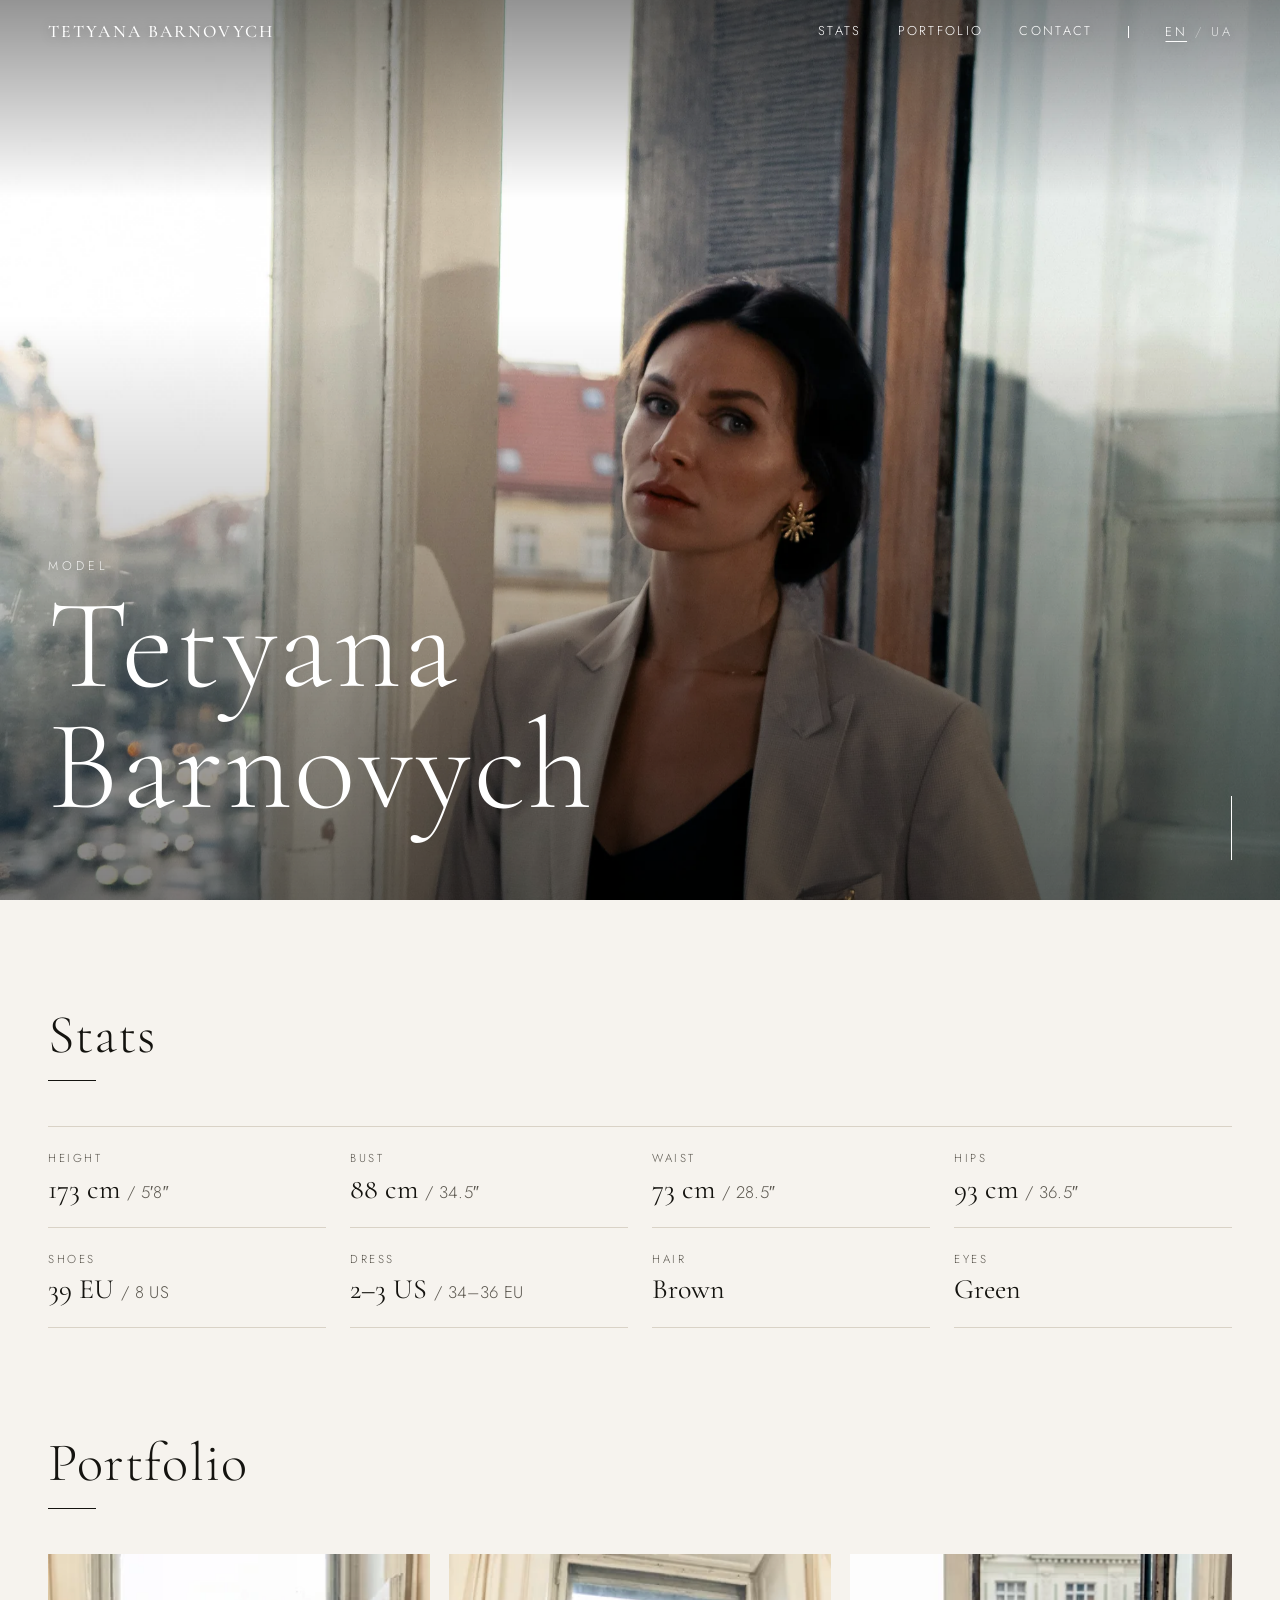
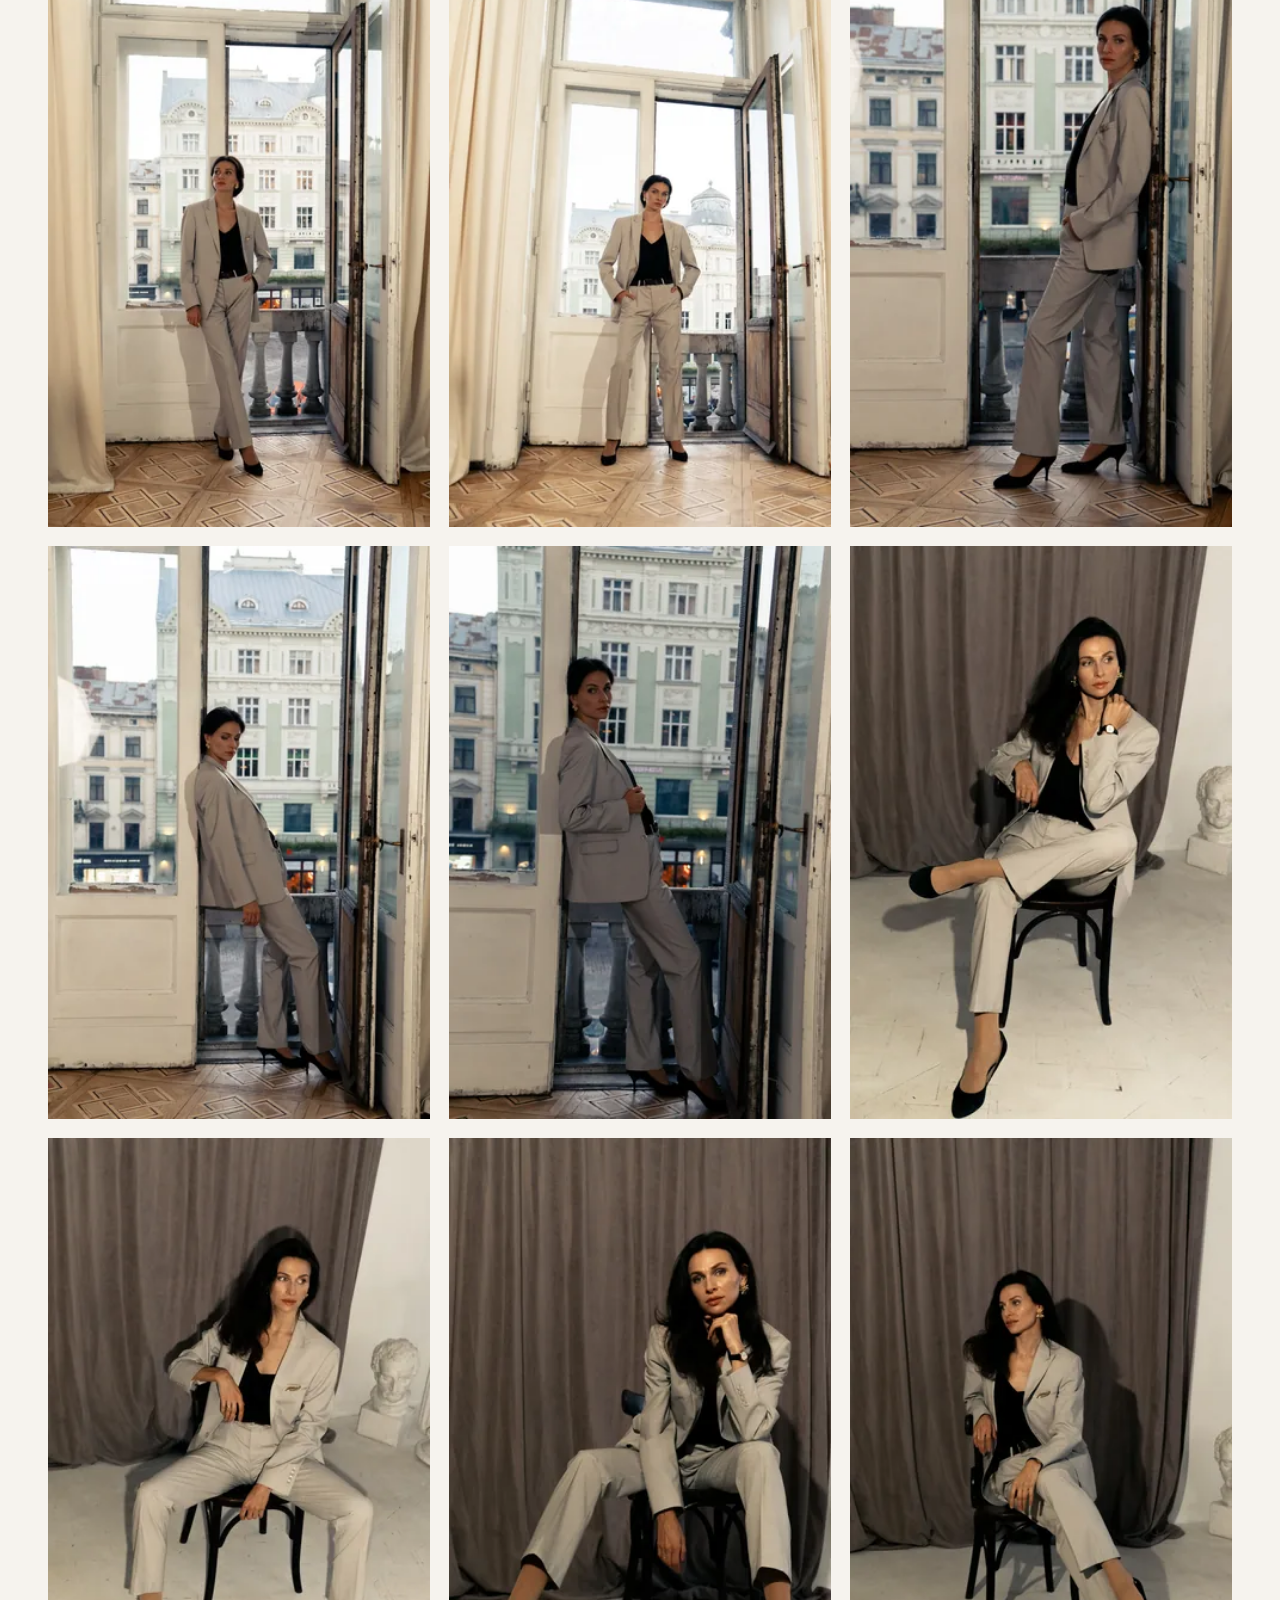
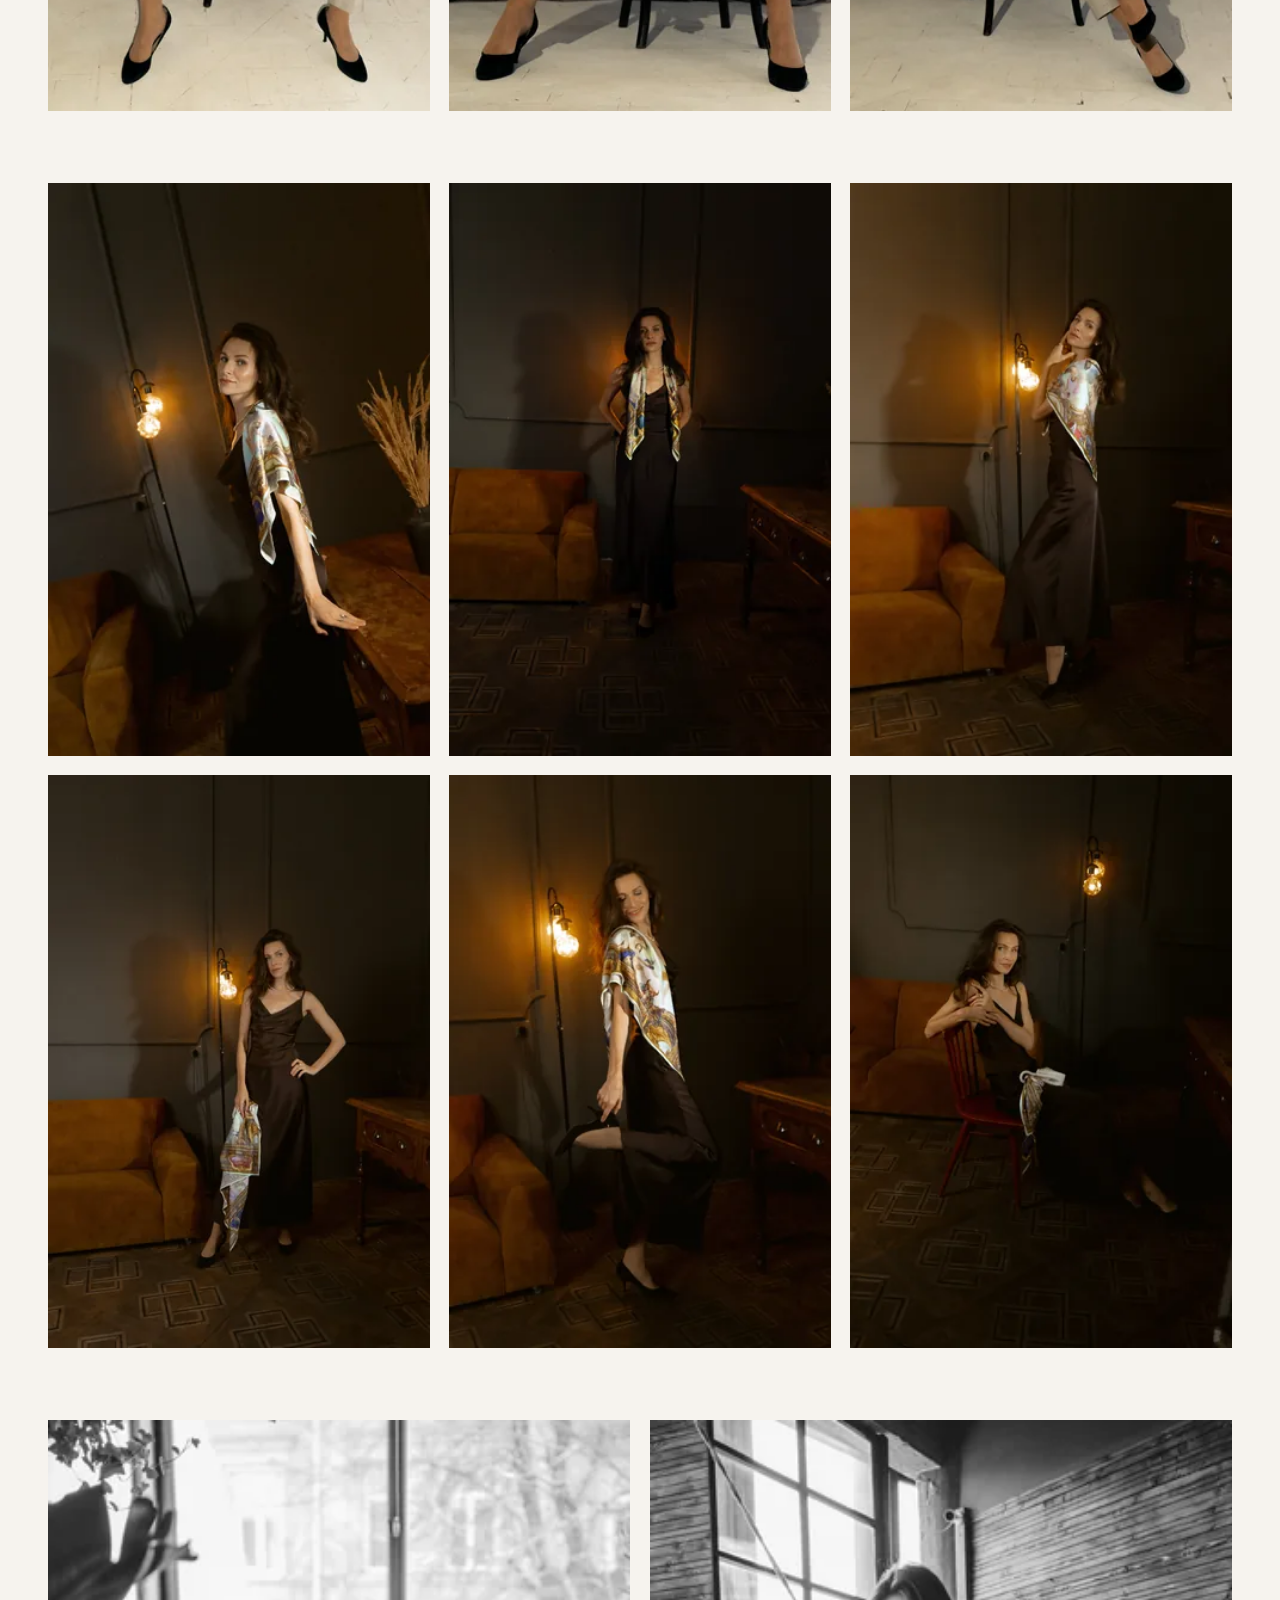
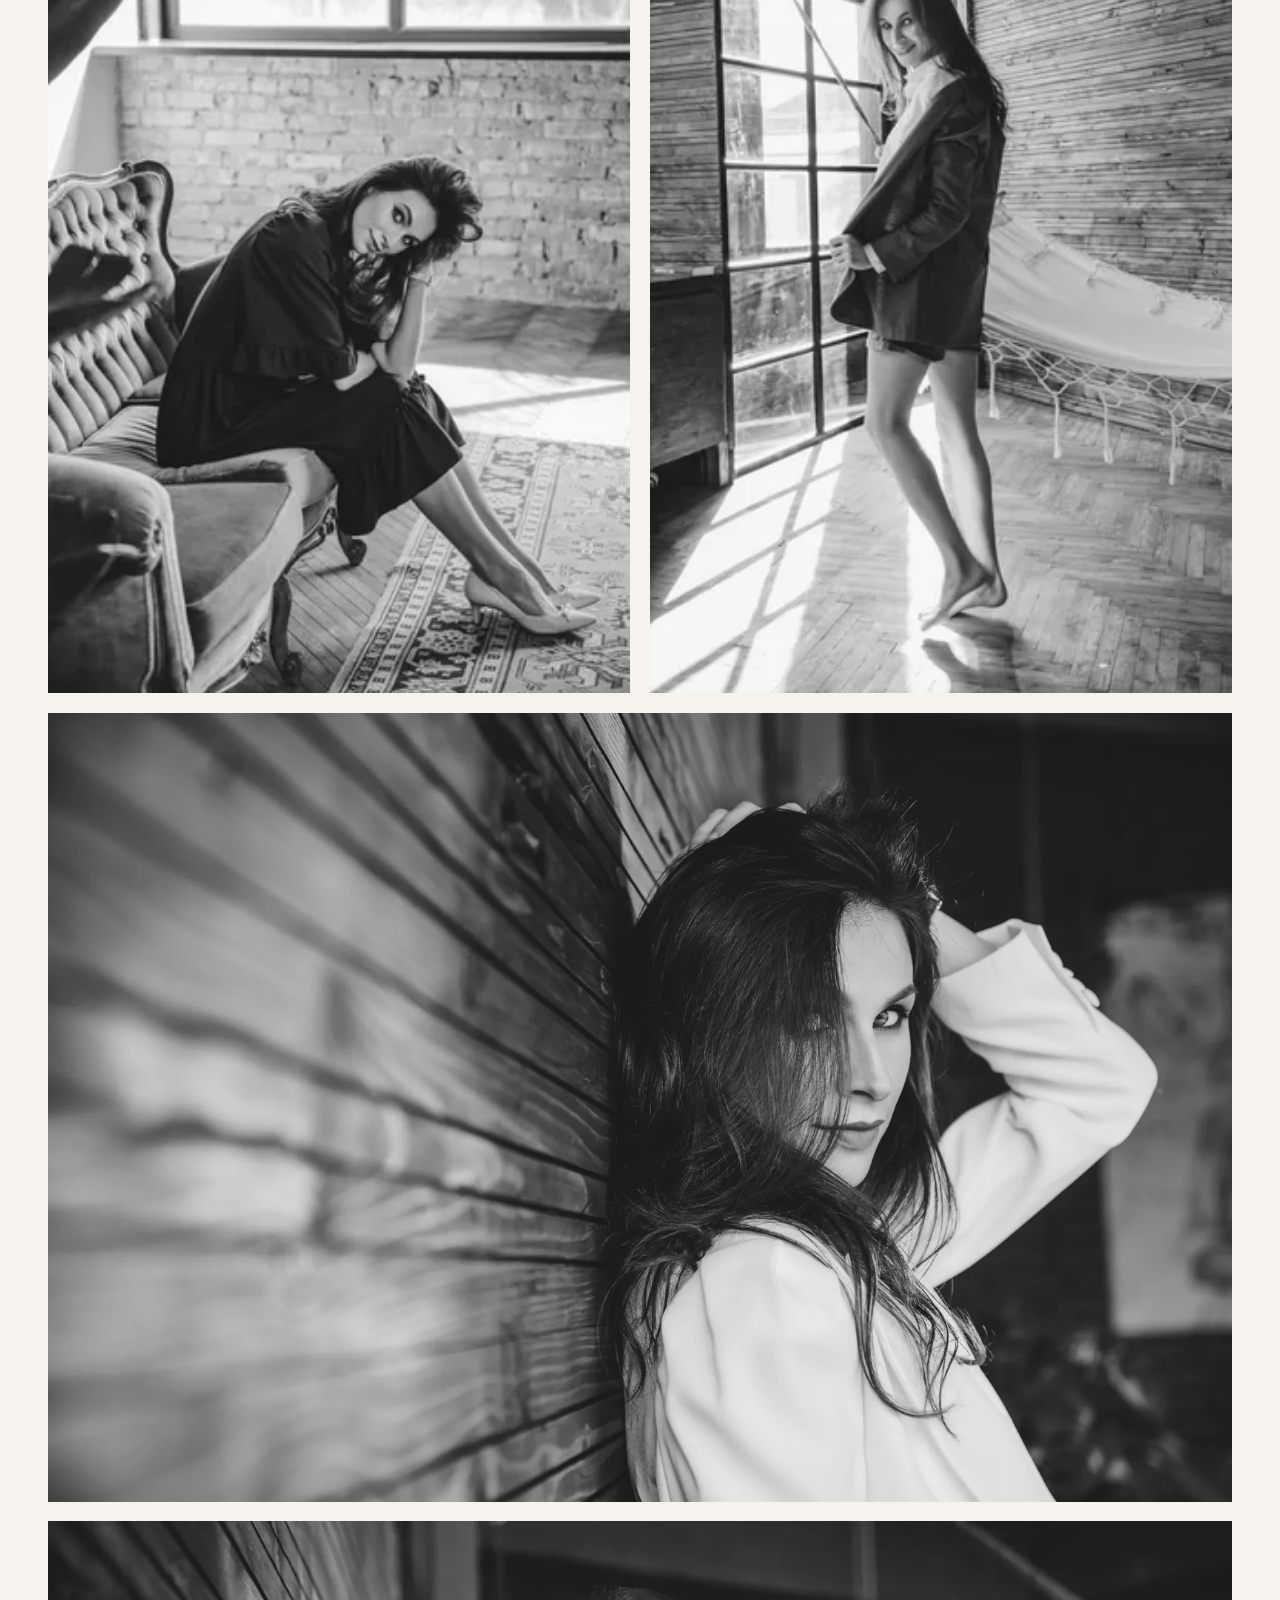
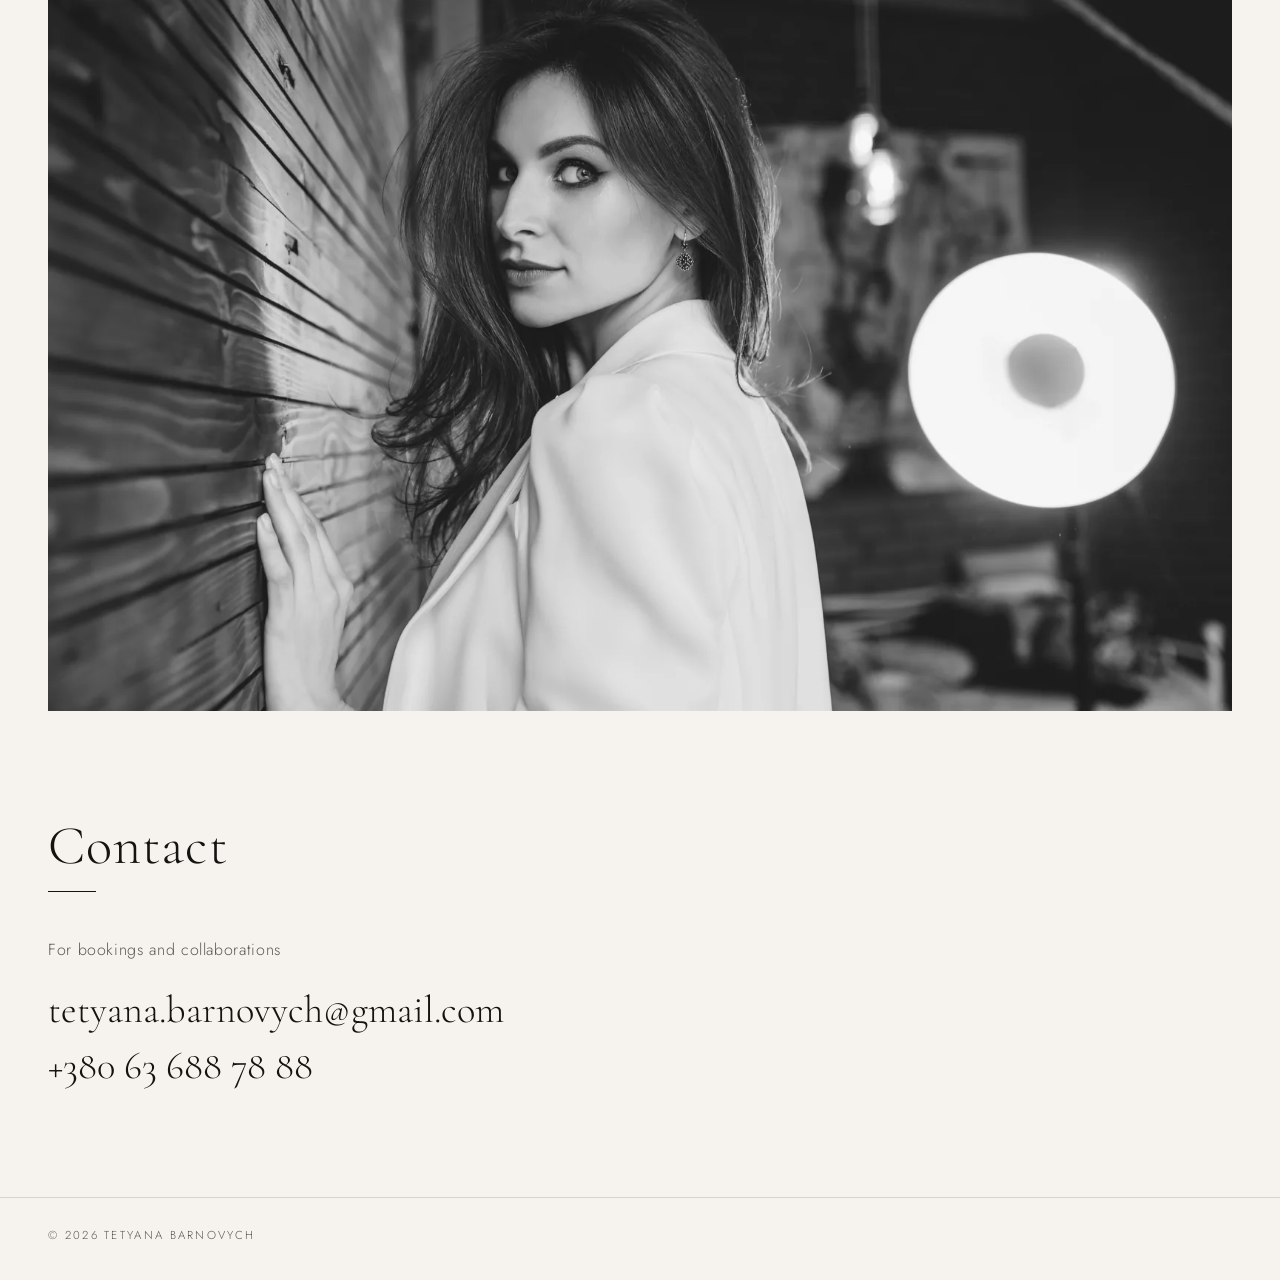
==== site/index.html @ 6a53976e "Motion: hero Ken Burns + line reveal, hero parallax, scroll reveal, lightbox FLIP Co-Authored-By: Cl" ====
<!doctype html>
<html lang="en">
<head>
  <meta charset="utf-8">
  <meta name="viewport" content="width=device-width, initial-scale=1">
  <title>Tetyana Barnovych — Model</title>
  <meta name="description" content="Tetyana Barnovych, fashion model. Portfolio, measurements and contact.">
  <meta property="og:title" content="Tetyana Barnovych — Model">
  <meta property="og:description" content="Fashion model. Portfolio, measurements and contact.">
  <meta property="og:type" content="website">
  <meta property="og:url" content="https://barnovych.fashion/">
  <meta property="og:image" content="https://barnovych.fashion/img/og.jpg">
  <meta name="theme-color" content="#f6f3ee">
  <link rel="icon" href="favicon.svg" type="image/svg+xml">
  <link rel="canonical" href="https://barnovych.fashion/">
  <link rel="alternate" hreflang="en" href="https://barnovych.fashion/">
  <link rel="alternate" hreflang="uk" href="https://barnovych.fashion/ua/">
  <link rel="alternate" hreflang="x-default" href="https://barnovych.fashion/">
  <link rel="preconnect" href="https://fonts.googleapis.com">
  <link rel="preconnect" href="https://fonts.gstatic.com" crossorigin>
  <link href="https://fonts.googleapis.com/css2?family=Cormorant+Garamond:ital,wght@0,300;0,400;0,500;1,300;1,400&family=Jost:wght@300;400;500&display=swap" rel="stylesheet">
  <link rel="stylesheet" href="style.css?v=8">
  <link rel="preload" as="image" href="img/hero-1200.webp" imagesrcset="img/hero-1200.webp 1200w, img/hero-2000.webp 2000w, img/hero-2600.webp 2600w" imagesizes="100vw">
</head>
<body>

<header class="nav">
  <a class="nav__brand" href="#top">Tetyana Barnovych</a>
  <div class="nav__right">
    <nav class="nav__links" aria-label="Sections">
      <a href="#stats">Stats</a>
      <a href="#portfolio">Portfolio</a>
      <a href="#contact">Contact</a>
    </nav>
    <nav class="nav__lang" aria-label="Language">
      <a href="./" aria-current="page" lang="en">EN</a><span aria-hidden="true">/</span><a href="ua/" lang="uk" hreflang="uk">UA</a>
    </nav>
  </div>
</header>

<main id="top">

  <section class="hero">
    <div class="hero__media">
    <img class="hero__img"
         src="img/hero-1200.webp"
         srcset="img/hero-1200.webp 1200w, img/hero-2000.webp 2000w, img/hero-2600.webp 2600w"
         sizes="100vw"
         alt="Tetyana Barnovych"
         fetchpriority="high">
    </div>
    <div class="hero__shade" aria-hidden="true"></div>
    <div class="hero__overlay">
      <p class="hero__kicker"><span>Model</span></p>
      <h1 class="hero__name"><span class="hero__line"><span>Tetyana</span></span><span class="hero__line"><span>Barnovych</span></span></h1>
      <a class="hero__scroll" href="#stats" aria-label="Scroll to stats">
        <span></span>
      </a>
    </div>
  </section>

  <section class="section stats" id="stats">
    <h2 class="section__title">Stats</h2>
    <dl class="stats__list">
      <div><dt>Height</dt><dd>173 cm <span>/ 5′8″</span></dd></div>
      <div><dt>Bust</dt><dd>88 cm <span>/ 34.5″</span></dd></div>
      <div><dt>Waist</dt><dd>73 cm <span>/ 28.5″</span></dd></div>
      <div><dt>Hips</dt><dd>93 cm <span>/ 36.5″</span></dd></div>
      <div><dt>Shoes</dt><dd>39 EU <span>/ 8 US</span></dd></div>
      <div><dt>Dress</dt><dd>2–3 US <span>/ 34–36 EU</span></dd></div>
      <div><dt>Hair</dt><dd>Brown</dd></div>
      <div><dt>Eyes</dt><dd>Green</dd></div>
    </dl>
  </section>

  <section class="section portfolio" id="portfolio">
    <h2 class="section__title">Portfolio</h2>

    <div class="gallery" data-shoot="1" id="shoot-1">
      <a class="gallery__item" href="img/s1-02-1600.webp" data-w="4000" data-h="6000"><img loading="lazy" src="img/s1-02-480.webp" srcset="img/s1-02-480.webp 480w, img/s1-02-960.webp 960w, img/s1-02-1600.webp 1600w" sizes="(min-width: 900px) 33vw, (min-width: 600px) 50vw, 100vw" alt="Tetyana Barnovych, editorial shoot" width="4000" height="6000"></a>
      <a class="gallery__item" href="img/s1-03-1600.webp" data-w="4000" data-h="6000"><img loading="lazy" src="img/s1-03-480.webp" srcset="img/s1-03-480.webp 480w, img/s1-03-960.webp 960w, img/s1-03-1600.webp 1600w" sizes="(min-width: 900px) 33vw, (min-width: 600px) 50vw, 100vw" alt="Tetyana Barnovych, editorial shoot" width="4000" height="6000"></a>
      <a class="gallery__item" href="img/s1-04-1600.webp" data-w="4000" data-h="6000"><img loading="lazy" src="img/s1-04-480.webp" srcset="img/s1-04-480.webp 480w, img/s1-04-960.webp 960w, img/s1-04-1600.webp 1600w" sizes="(min-width: 900px) 33vw, (min-width: 600px) 50vw, 100vw" alt="Tetyana Barnovych, editorial shoot" width="4000" height="6000"></a>
      <a class="gallery__item" href="img/s1-05-1600.webp" data-w="3424" data-h="5136"><img loading="lazy" src="img/s1-05-480.webp" srcset="img/s1-05-480.webp 480w, img/s1-05-960.webp 960w, img/s1-05-1600.webp 1600w" sizes="(min-width: 900px) 33vw, (min-width: 600px) 50vw, 100vw" alt="Tetyana Barnovych, editorial shoot" width="3424" height="5136"></a>
      <a class="gallery__item" href="img/s1-06-1600.webp" data-w="4000" data-h="6000"><img loading="lazy" src="img/s1-06-480.webp" srcset="img/s1-06-480.webp 480w, img/s1-06-960.webp 960w, img/s1-06-1600.webp 1600w" sizes="(min-width: 900px) 33vw, (min-width: 600px) 50vw, 100vw" alt="Tetyana Barnovych, editorial shoot" width="4000" height="6000"></a>
      <a class="gallery__item" href="img/s1-07-1600.webp" data-w="4000" data-h="6000"><img loading="lazy" src="img/s1-07-480.webp" srcset="img/s1-07-480.webp 480w, img/s1-07-960.webp 960w, img/s1-07-1600.webp 1600w" sizes="(min-width: 900px) 33vw, (min-width: 600px) 50vw, 100vw" alt="Tetyana Barnovych, editorial shoot" width="4000" height="6000"></a>
      <a class="gallery__item" href="img/s1-08-1600.webp" data-w="4000" data-h="6000"><img loading="lazy" src="img/s1-08-480.webp" srcset="img/s1-08-480.webp 480w, img/s1-08-960.webp 960w, img/s1-08-1600.webp 1600w" sizes="(min-width: 900px) 33vw, (min-width: 600px) 50vw, 100vw" alt="Tetyana Barnovych, editorial shoot" width="4000" height="6000"></a>
      <a class="gallery__item" href="img/s1-09-1600.webp" data-w="4000" data-h="6000"><img loading="lazy" src="img/s1-09-480.webp" srcset="img/s1-09-480.webp 480w, img/s1-09-960.webp 960w, img/s1-09-1600.webp 1600w" sizes="(min-width: 900px) 33vw, (min-width: 600px) 50vw, 100vw" alt="Tetyana Barnovych, editorial shoot" width="4000" height="6000"></a>
      <a class="gallery__item" href="img/s1-10-1600.webp" data-w="4000" data-h="6000"><img loading="lazy" src="img/s1-10-480.webp" srcset="img/s1-10-480.webp 480w, img/s1-10-960.webp 960w, img/s1-10-1600.webp 1600w" sizes="(min-width: 900px) 33vw, (min-width: 600px) 50vw, 100vw" alt="Tetyana Barnovych, editorial shoot" width="4000" height="6000"></a>
    </div>

    <div class="gallery" data-shoot="2" id="shoot-2">
      <a class="gallery__item" href="img/s2-01-1600.webp" data-w="4000" data-h="6000"><img loading="lazy" src="img/s2-01-480.webp" srcset="img/s2-01-480.webp 480w, img/s2-01-960.webp 960w, img/s2-01-1600.webp 1600w" sizes="(min-width: 900px) 33vw, (min-width: 600px) 50vw, 100vw" alt="Tetyana Barnovych, studio shoot" width="4000" height="6000"></a>
      <a class="gallery__item" href="img/s2-02-1600.webp" data-w="4000" data-h="6000"><img loading="lazy" src="img/s2-02-480.webp" srcset="img/s2-02-480.webp 480w, img/s2-02-960.webp 960w, img/s2-02-1600.webp 1600w" sizes="(min-width: 900px) 33vw, (min-width: 600px) 50vw, 100vw" alt="Tetyana Barnovych, studio shoot" width="4000" height="6000"></a>
      <a class="gallery__item" href="img/s2-03-1600.webp" data-w="4000" data-h="6000"><img loading="lazy" src="img/s2-03-480.webp" srcset="img/s2-03-480.webp 480w, img/s2-03-960.webp 960w, img/s2-03-1600.webp 1600w" sizes="(min-width: 900px) 33vw, (min-width: 600px) 50vw, 100vw" alt="Tetyana Barnovych, studio shoot" width="4000" height="6000"></a>
      <a class="gallery__item" href="img/s2-04-1600.webp" data-w="4000" data-h="6000"><img loading="lazy" src="img/s2-04-480.webp" srcset="img/s2-04-480.webp 480w, img/s2-04-960.webp 960w, img/s2-04-1600.webp 1600w" sizes="(min-width: 900px) 33vw, (min-width: 600px) 50vw, 100vw" alt="Tetyana Barnovych, studio shoot" width="4000" height="6000"></a>
      <a class="gallery__item" href="img/s2-05-1600.webp" data-w="4000" data-h="6000"><img loading="lazy" src="img/s2-05-480.webp" srcset="img/s2-05-480.webp 480w, img/s2-05-960.webp 960w, img/s2-05-1600.webp 1600w" sizes="(min-width: 900px) 33vw, (min-width: 600px) 50vw, 100vw" alt="Tetyana Barnovych, studio shoot" width="4000" height="6000"></a>
      <a class="gallery__item" href="img/s2-06-1600.webp" data-w="4000" data-h="6000"><img loading="lazy" src="img/s2-06-480.webp" srcset="img/s2-06-480.webp 480w, img/s2-06-960.webp 960w, img/s2-06-1600.webp 1600w" sizes="(min-width: 900px) 33vw, (min-width: 600px) 50vw, 100vw" alt="Tetyana Barnovych, studio shoot" width="4000" height="6000"></a>
    </div>

    <div class="gallery gallery--two" data-shoot="3" id="shoot-3">
      <a class="gallery__item" href="img/s3-01-1600.webp" data-w="5341" data-h="8000"><img loading="lazy" src="img/s3-01-480.webp" srcset="img/s3-01-480.webp 480w, img/s3-01-960.webp 960w, img/s3-01-1600.webp 1600w" sizes="(min-width: 900px) 33vw, (min-width: 600px) 50vw, 100vw" alt="Tetyana Barnovych, black and white shoot" width="5341" height="8000"></a>
      <a class="gallery__item" href="img/s3-04-1600.webp" data-w="5341" data-h="8000"><img loading="lazy" src="img/s3-04-480.webp" srcset="img/s3-04-480.webp 480w, img/s3-04-960.webp 960w, img/s3-04-1600.webp 1600w" sizes="(min-width: 900px) 33vw, (min-width: 600px) 50vw, 100vw" alt="Tetyana Barnovych, black and white shoot" width="5341" height="8000"></a>
      <a class="gallery__item gallery__item--wide" href="img/s3-02-1600.webp" data-w="8000" data-h="5341"><img loading="lazy" src="img/s3-02-480.webp" srcset="img/s3-02-480.webp 480w, img/s3-02-960.webp 960w, img/s3-02-1600.webp 1600w" sizes="(min-width: 1280px) 1200px, 100vw" alt="Tetyana Barnovych, black and white shoot" width="8000" height="5341"></a>
      <a class="gallery__item gallery__item--wide" href="img/s3-03-1600.webp" data-w="8000" data-h="5341"><img loading="lazy" src="img/s3-03-480.webp" srcset="img/s3-03-480.webp 480w, img/s3-03-960.webp 960w, img/s3-03-1600.webp 1600w" sizes="(min-width: 1280px) 1200px, 100vw" alt="Tetyana Barnovych, black and white shoot" width="8000" height="5341"></a>
    </div>
  </section>

  <section class="section contact" id="contact">
    <h2 class="section__title">Contact</h2>
    <p class="contact__lead">For bookings and collaborations</p>
    <ul class="contact__list">
      <li><a href="mailto:tetyana.barnovych@gmail.com">tetyana.barnovych@gmail.com</a></li>
      <li><a href="tel:+380636887888">+380 63 688 78 88</a></li>
    </ul>
  </section>

</main>

<footer class="footer">
  <p>© <span id="year">2026</span> Tetyana Barnovych</p>
</footer>

<div class="lightbox" id="lightbox" hidden aria-modal="true" role="dialog" aria-label="Photo viewer">
  <button class="lightbox__close" type="button" aria-label="Close">×</button>
  <button class="lightbox__nav lightbox__nav--prev" type="button" aria-label="Previous photo">‹</button>
  <figure class="lightbox__figure">
    <img class="lightbox__img" alt="">
  </figure>
  <button class="lightbox__nav lightbox__nav--next" type="button" aria-label="Next photo">›</button>
  <p class="lightbox__counter" aria-live="polite"></p>
</div>

<script src="script.js?v=4" defer></script>
</body>
</html>
---- site/style.css ----
:root {
  --bg: #f6f3ee;
  --bg-soft: #efeae2;
  --ink: #14130f;
  --ink-soft: #5b574f;
  --line: #d9d2c6;
  --serif: "Cormorant Garamond", "Times New Roman", serif;
  --sans: "Jost", "Helvetica Neue", Arial, sans-serif;
  --gutter: clamp(16px, 4vw, 48px);
  --max: 1280px;
}

* { box-sizing: border-box; }
html { scroll-behavior: smooth; }
body {
  margin: 0;
  background: var(--bg);
  color: var(--ink);
  font-family: var(--sans);
  font-weight: 300;
  line-height: 1.6;
  -webkit-font-smoothing: antialiased;
}
a { color: inherit; text-decoration: none; }
img { display: block; max-width: 100%; height: auto; }

/* ---------- Nav ---------- */
.nav {
  position: fixed;
  inset: 0 0 auto 0;
  z-index: 10;
  display: flex;
  justify-content: space-between;
  align-items: center;
  padding: 18px var(--gutter);
  color: #fff;
  font-size: 0.8rem;
  letter-spacing: 0.18em;
  text-transform: uppercase;
  text-shadow: 0 1px 12px rgba(0,0,0,.35);
  transition: color .35s ease, background-color .35s ease, padding .35s ease, box-shadow .35s ease;
}
.nav--solid {
  color: var(--ink);
  background: rgba(246, 243, 238, .86);
  -webkit-backdrop-filter: blur(14px) saturate(1.2);
  backdrop-filter: blur(14px) saturate(1.2);
  box-shadow: 0 1px 0 var(--line);
  text-shadow: none;
  padding-top: 14px;
  padding-bottom: 14px;
}
.nav__brand { font-family: var(--serif); font-size: 1.1rem; letter-spacing: 0.12em; font-weight: 500; }
.nav__right { display: flex; align-items: center; gap: clamp(16px, 3vw, 36px); }
.nav__links { display: flex; gap: clamp(16px, 3vw, 36px); }
.nav__lang {
  display: flex; align-items: center; gap: 8px;
  padding-left: clamp(16px, 3vw, 36px);
  border-left: 1px solid currentColor;
  line-height: 1;
}
.nav__lang span { opacity: .45; font-weight: 300; }
.nav__lang a { opacity: .75; transition: opacity .2s; }
.nav--solid .nav__lang a { opacity: .5; }
.nav__lang a:hover, .nav__lang a[aria-current="page"] { opacity: 1; }
.nav__lang a[aria-current="page"] { text-decoration: underline; text-underline-offset: 5px; text-decoration-thickness: 1px; }
.nav__links a { position: relative; padding-bottom: 2px; }
.nav__links a::after {
  content: ""; position: absolute; left: 0; right: 100%; bottom: 0;
  border-bottom: 1px solid currentColor; transition: right .3s ease;
}
.nav__links a:hover::after { right: 0; }
@media (max-width: 680px) {
  .nav__brand { display: none; }
  .nav { justify-content: center; padding: 16px 12px; font-size: 0.68rem; letter-spacing: 0.12em; }
  .nav--solid { padding-top: 13px; padding-bottom: 13px; }
  .nav__right { gap: 14px; }
  .nav__links { gap: 14px; }
  .nav__lang { padding-left: 14px; gap: 5px; }
}

/* ---------- Hero ---------- */
.hero {
  position: relative;
  height: 100svh;
  min-height: 560px;
  overflow: hidden;
  background: #1a1916;
}
.hero__media {
  position: absolute; inset: 0;
  will-change: transform;
}
.hero__img {
  position: absolute; inset: 0;
  width: 100%; height: 100%;
  object-fit: cover;
  object-position: 50% 18%;
}
.hero__shade {
  position: absolute; inset: 0;
  background: #0e0d0b;
  opacity: 0;
  pointer-events: none;
}
.hero__line {
  display: block; overflow: hidden;
  padding-bottom: .14em; margin-bottom: -.14em;
}
.hero__line > span { display: block; }
.hero__overlay {
  position: absolute; inset: 0;
  z-index: 1;
  display: flex; flex-direction: column; justify-content: flex-end;
  padding: 0 var(--gutter) clamp(40px, 8vh, 96px);
  color: #fff;
  background:
    linear-gradient(180deg, rgba(0,0,0,.42) 0%, rgba(0,0,0,0) 22%),
    linear-gradient(180deg, rgba(0,0,0,0) 35%, rgba(0,0,0,.5) 100%);
}
.hero__kicker {
  margin: 0 0 8px;
  font-size: 0.78rem; letter-spacing: 0.32em; text-transform: uppercase; opacity: .85;
}
.hero__name {
  margin: 0;
  font-family: var(--serif);
  font-weight: 300;
  font-size: clamp(3.2rem, 10vw, 8.5rem);
  line-height: 0.95;
  letter-spacing: 0.02em;
}
.hero__scroll {
  position: absolute; right: var(--gutter); bottom: 40px;
  width: 1px; height: 64px; overflow: hidden;
}
.hero__scroll span {
  display: block; width: 1px; height: 100%; background: #fff;
  animation: drop 2.2s ease-in-out infinite;
}
@keyframes drop {
  0% { transform: translateY(-100%); }
  50% { transform: translateY(0); }
  100% { transform: translateY(100%); }
}

/* ---------- Sections ---------- */
.section {
  max-width: var(--max);
  margin: 0 auto;
  padding: clamp(72px, 12vh, 140px) var(--gutter) 0;
}
.section__title {
  margin: 0 0 clamp(32px, 5vh, 56px);
  font-family: var(--serif);
  font-weight: 300;
  font-size: clamp(2.2rem, 4.5vw, 3.4rem);
  line-height: 1;
  letter-spacing: 0.02em;
}
.section__title::after {
  content: ""; display: block; width: 48px; margin-top: 18px;
  border-top: 1px solid var(--ink);
}

/* ---------- Stats ---------- */
.stats__list {
  margin: 0;
  display: grid;
  grid-template-columns: repeat(4, 1fr);
  column-gap: 24px;
  border-top: 1px solid var(--line);
}
.stats__list > div {
  padding: 22px 0 22px;
  border-bottom: 1px solid var(--line);
}
.stats__list dt {
  font-size: 0.72rem; letter-spacing: 0.22em; text-transform: uppercase; color: var(--ink-soft);
}
.stats__list dd {
  margin: 6px 0 0;
  font-family: var(--serif);
  font-size: 1.75rem; line-height: 1.1; font-weight: 400;
}
.stats__list dd span { font-size: 0.6em; color: var(--ink-soft); font-family: var(--sans); font-weight: 300; letter-spacing: .02em; }

/* ---------- Gallery ---------- */
.gallery {
  display: grid;
  grid-template-columns: repeat(3, 1fr);
  gap: clamp(8px, 1.5vw, 20px);
}
.gallery + .gallery { margin-top: clamp(40px, 8vh, 96px); }
.gallery__item {
  position: relative;
  aspect-ratio: 2 / 3;
  overflow: hidden;
  background: var(--bg-soft);
}
.gallery__item--wide { grid-column: span 2; aspect-ratio: 4 / 2.671; }
.gallery__item img {
  width: 100%; height: 100%; object-fit: cover;
  transition: transform .9s cubic-bezier(.2,.7,.2,1), opacity .5s ease;
}
.gallery__item:hover img { transform: scale(1.03); }
.gallery__item:focus-visible { outline: 1px solid var(--ink); outline-offset: 4px; }
@media (max-width: 640px) {
  .stats__list { grid-template-columns: repeat(2, 1fr); }
}
.gallery--two { grid-template-columns: repeat(2, 1fr); }
.gallery--two .gallery__item--wide { grid-column: span 2; aspect-ratio: 3 / 2; }
@media (max-width: 900px) {
  .gallery { grid-template-columns: repeat(2, 1fr); }
  .gallery__item--wide { grid-column: span 2; }
}
@media (max-width: 600px) {
  .gallery, .gallery--two { grid-template-columns: 1fr; }
  .gallery__item--wide, .gallery--two .gallery__item--wide { grid-column: auto; }
}

/* ---------- Contact ---------- */
.contact { text-align: left; }
.contact__lead { margin: 0 0 24px; color: var(--ink-soft); letter-spacing: .04em; }
.contact__list { list-style: none; margin: 0; padding: 0; }
.contact__list li { margin: 0 0 10px; }
.contact__list a {
  font-family: var(--serif);
  font-size: clamp(1.6rem, 3.2vw, 2.4rem);
  line-height: 1.2;
  border-bottom: 1px solid transparent;
  transition: border-color .3s;
}
.contact__list a:hover { border-color: var(--ink); }

/* ---------- Footer ---------- */
.footer {
  max-width: var(--max);
  margin: clamp(72px, 12vh, 140px) auto 0;
  padding: 28px var(--gutter) 36px;
  border-top: 1px solid var(--line);
  font-size: 0.72rem; letter-spacing: 0.2em; text-transform: uppercase; color: var(--ink-soft);
}
.footer p { margin: 0; }

/* ---------- Lightbox ---------- */
.lightbox {
  position: fixed; inset: 0; z-index: 100;
  background: rgba(14, 13, 11, .96);
  display: flex; align-items: center; justify-content: center;
  color: #fff;
  animation: fade .25s ease;
}
.lightbox[hidden] { display: none; }
@keyframes fade { from { opacity: 0; } to { opacity: 1; } }
.lightbox__figure {
  margin: 0; width: 100%; height: 100%;
  display: flex; align-items: center; justify-content: center;
  padding: 56px clamp(12px, 6vw, 80px);
}
.lightbox__img {
  max-width: 100%; max-height: 100%;
  width: auto; height: auto;
  object-fit: contain;
  user-select: none; -webkit-user-drag: none;
  box-shadow: 0 30px 80px rgba(0,0,0,.5);
}
.lightbox button {
  position: absolute;
  background: none; border: 0; color: #fff; cursor: pointer;
  font-family: var(--serif); font-weight: 300; line-height: 1;
  opacity: .75; transition: opacity .2s;
}
.lightbox button:hover { opacity: 1; }
.lightbox__close { top: 10px; right: 18px; font-size: 3rem; }
.lightbox__nav { top: 50%; transform: translateY(-50%); font-size: 4rem; padding: 20px; }
.lightbox__nav--prev { left: 4px; }
.lightbox__nav--next { right: 4px; }
.lightbox__counter {
  position: absolute; bottom: 16px; left: 0; right: 0; margin: 0;
  text-align: center; font-size: .72rem; letter-spacing: .25em; opacity: .7;
}
@media (max-width: 600px) {
  .lightbox__nav { display: none; }
  .lightbox__figure { padding: 48px 8px; }
}
body.no-scroll { overflow: hidden; }

/* ---------- Motion ---------- */
@media (prefers-reduced-motion: no-preference) {
  .hero__img {
    transform: scale(1.08);
    animation: kenburns 9s cubic-bezier(.2,.6,.2,1) forwards;
  }
  @keyframes kenburns { to { transform: scale(1); } }

  .hero__line > span {
    transform: translateY(112%);
    animation: line-up 1.1s cubic-bezier(.2,.7,.1,1) forwards;
    animation-delay: .35s;
  }
  .hero__line:nth-child(2) > span { animation-delay: .5s; }
  .hero__kicker > span {
    display: inline-block; opacity: 0;
    animation: fade-in 1s ease forwards;
    animation-delay: .95s;
  }
  @keyframes line-up { to { transform: none; } }
  @keyframes fade-in { to { opacity: 1; } }

  .js .reveal {
    opacity: 0;
    transform: translateY(28px);
    transition: opacity .8s ease, transform .9s cubic-bezier(.2,.7,.2,1);
  }
  .js .reveal.is-visible { opacity: 1; transform: none; }

  .lightbox__img { transform-origin: center; will-change: transform; }
  .lightbox--closing { opacity: 0; transition: opacity .4s ease; }
}

@media (prefers-reduced-motion: reduce) {
  html { scroll-behavior: auto; }
  .hero__scroll span, .lightbox { animation: none; }
  .nav { transition: none; }
  .gallery__item img { transition: none; }
}
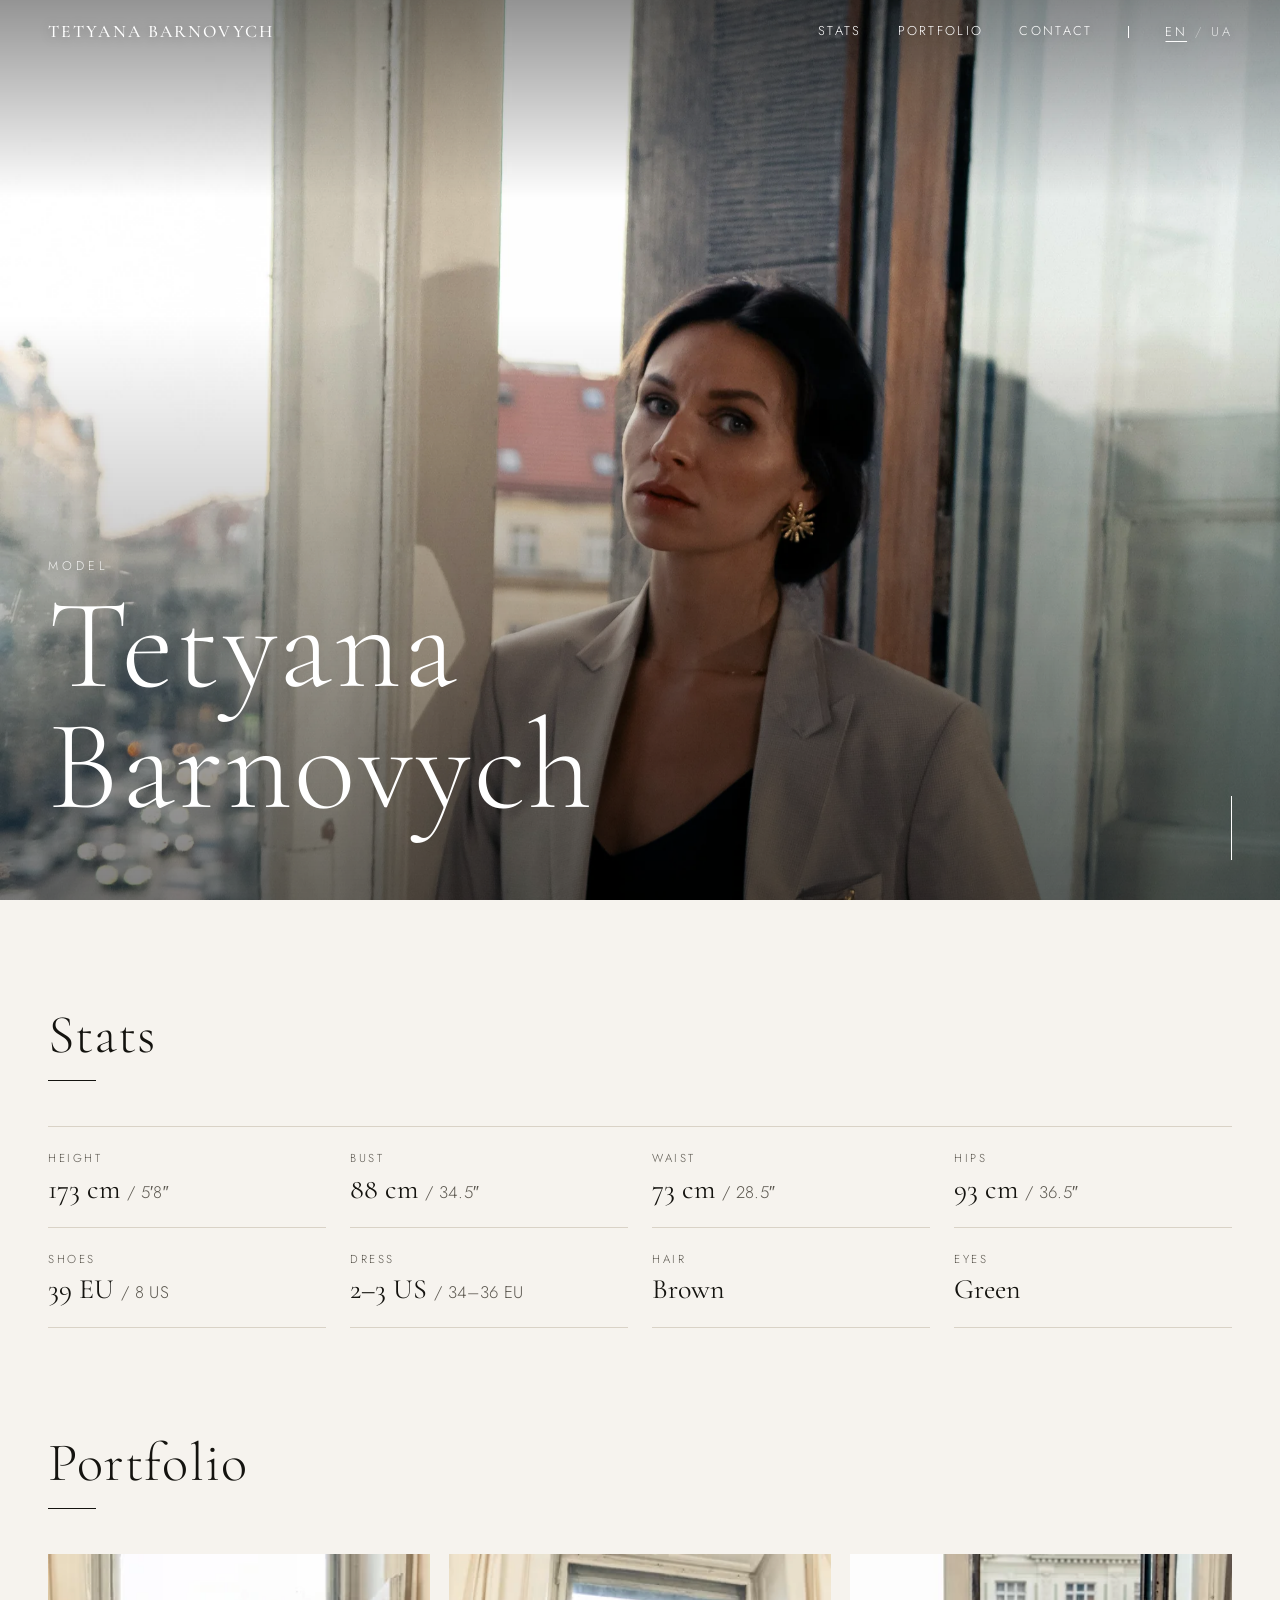
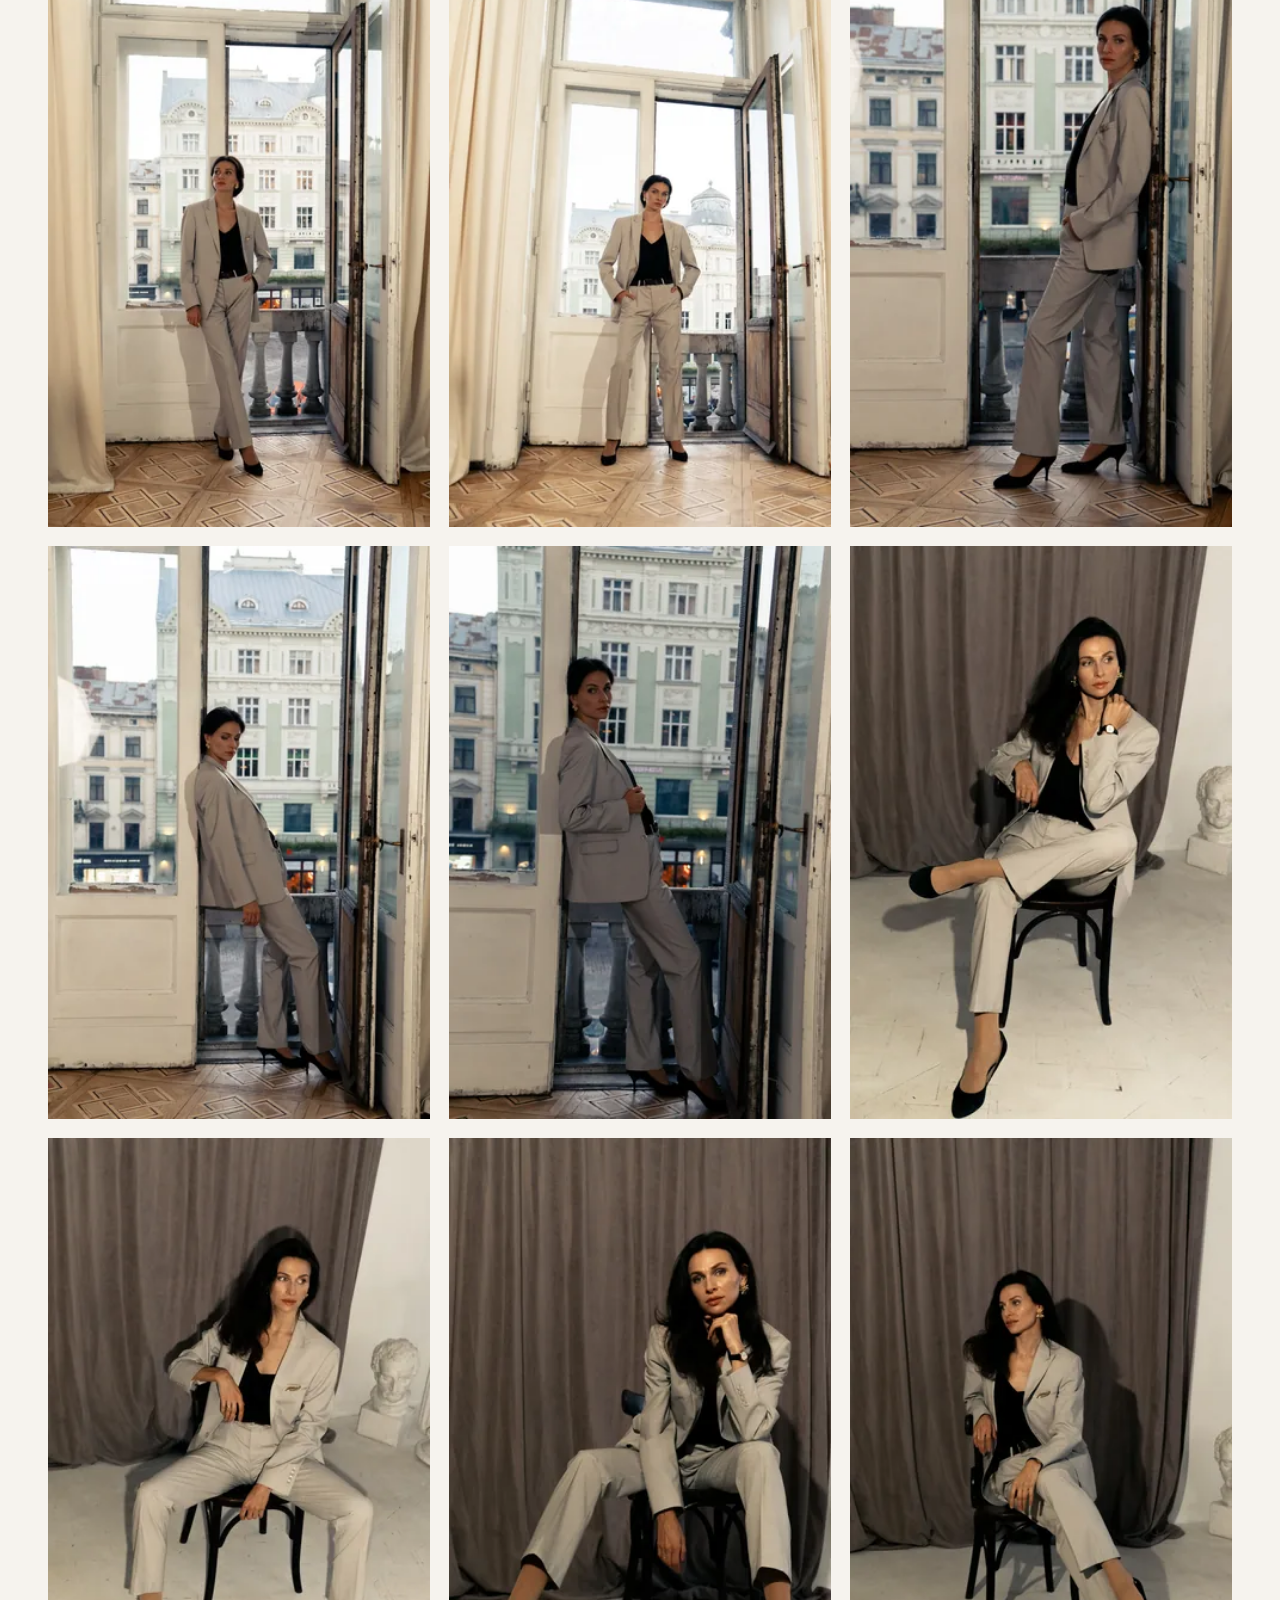
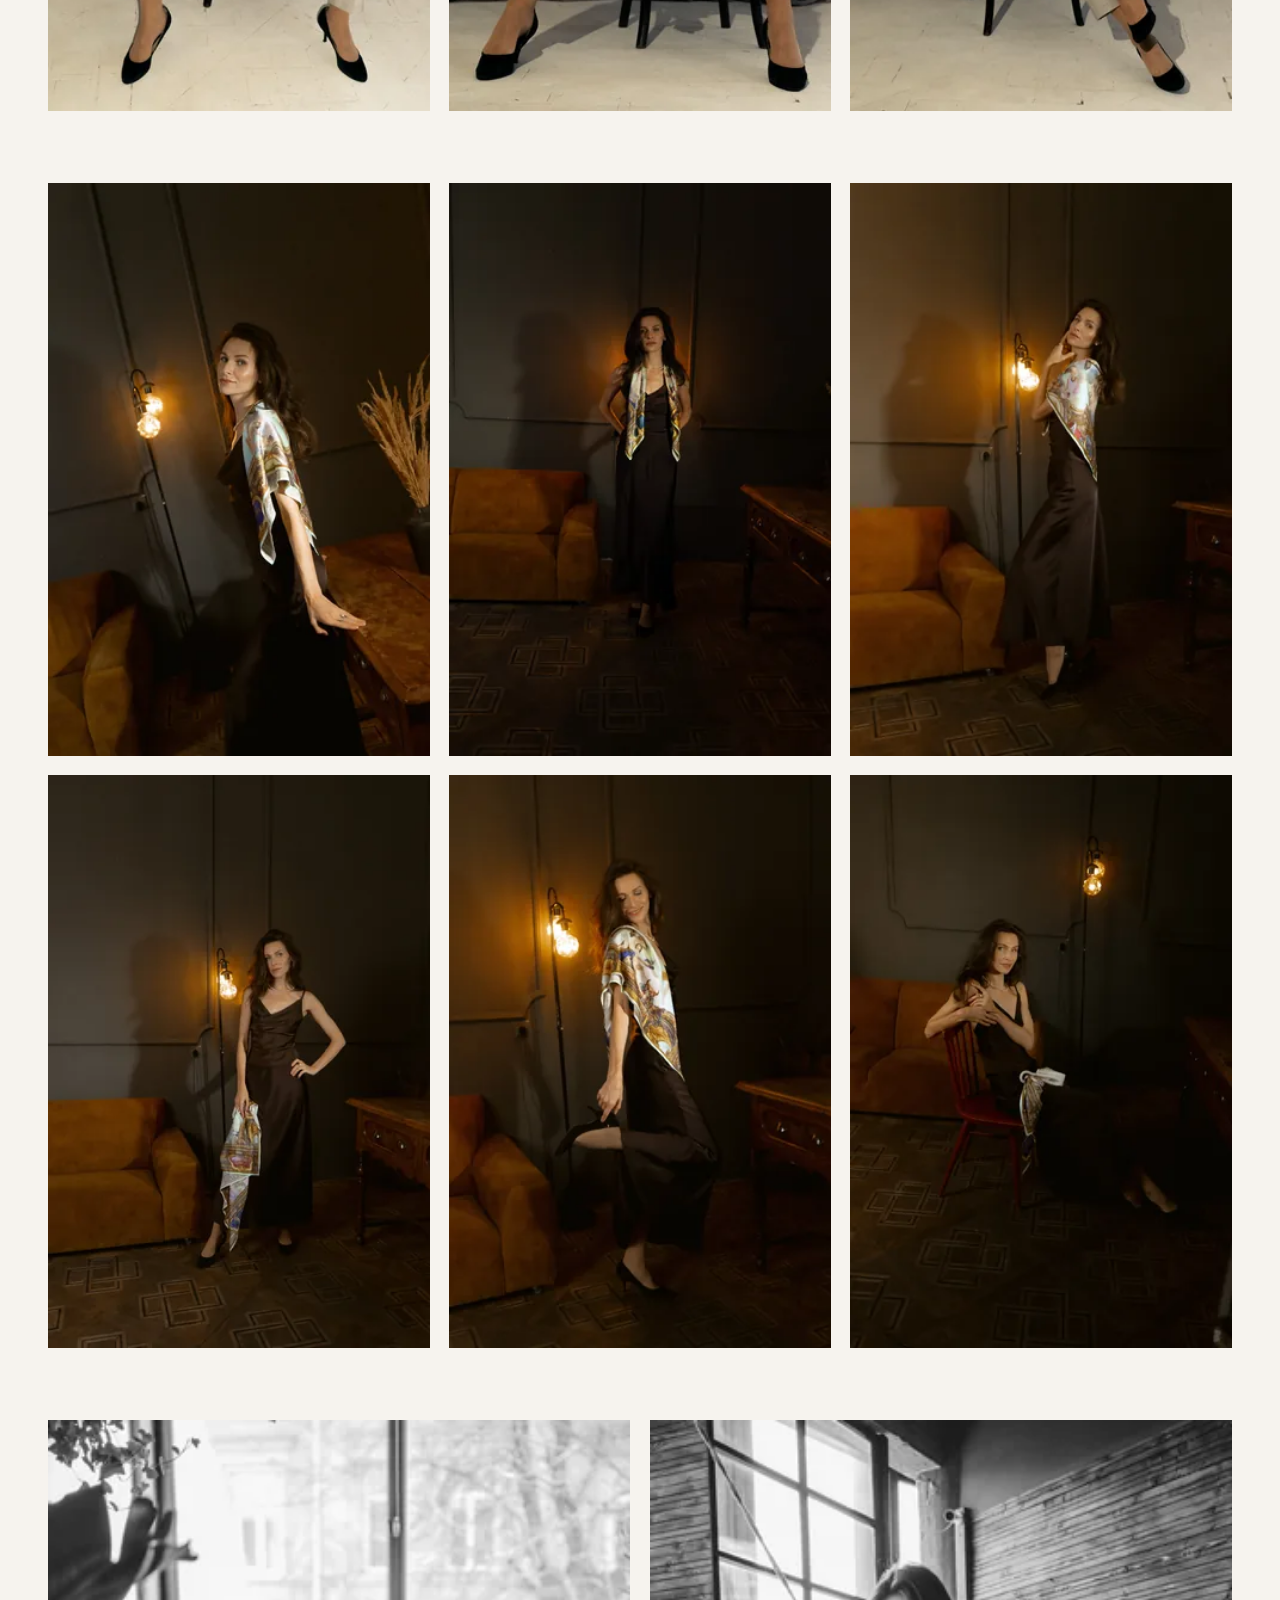
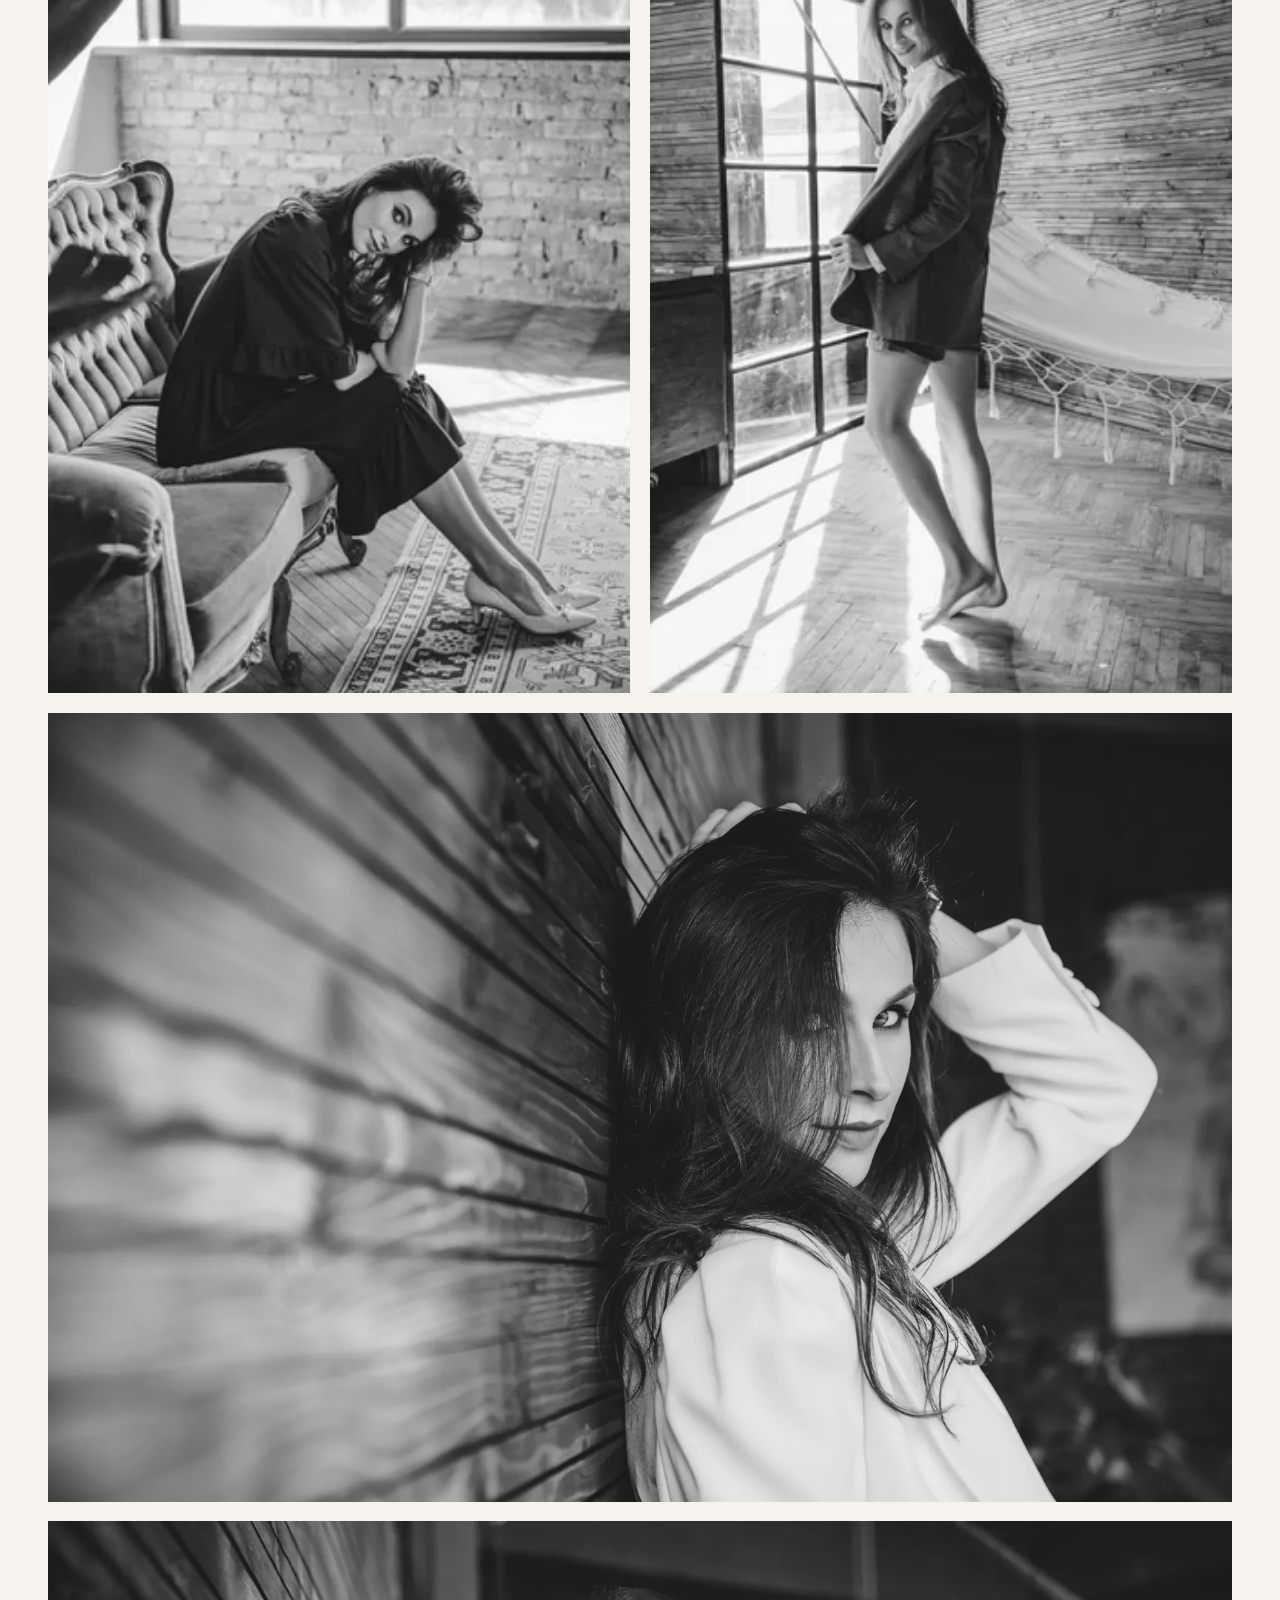
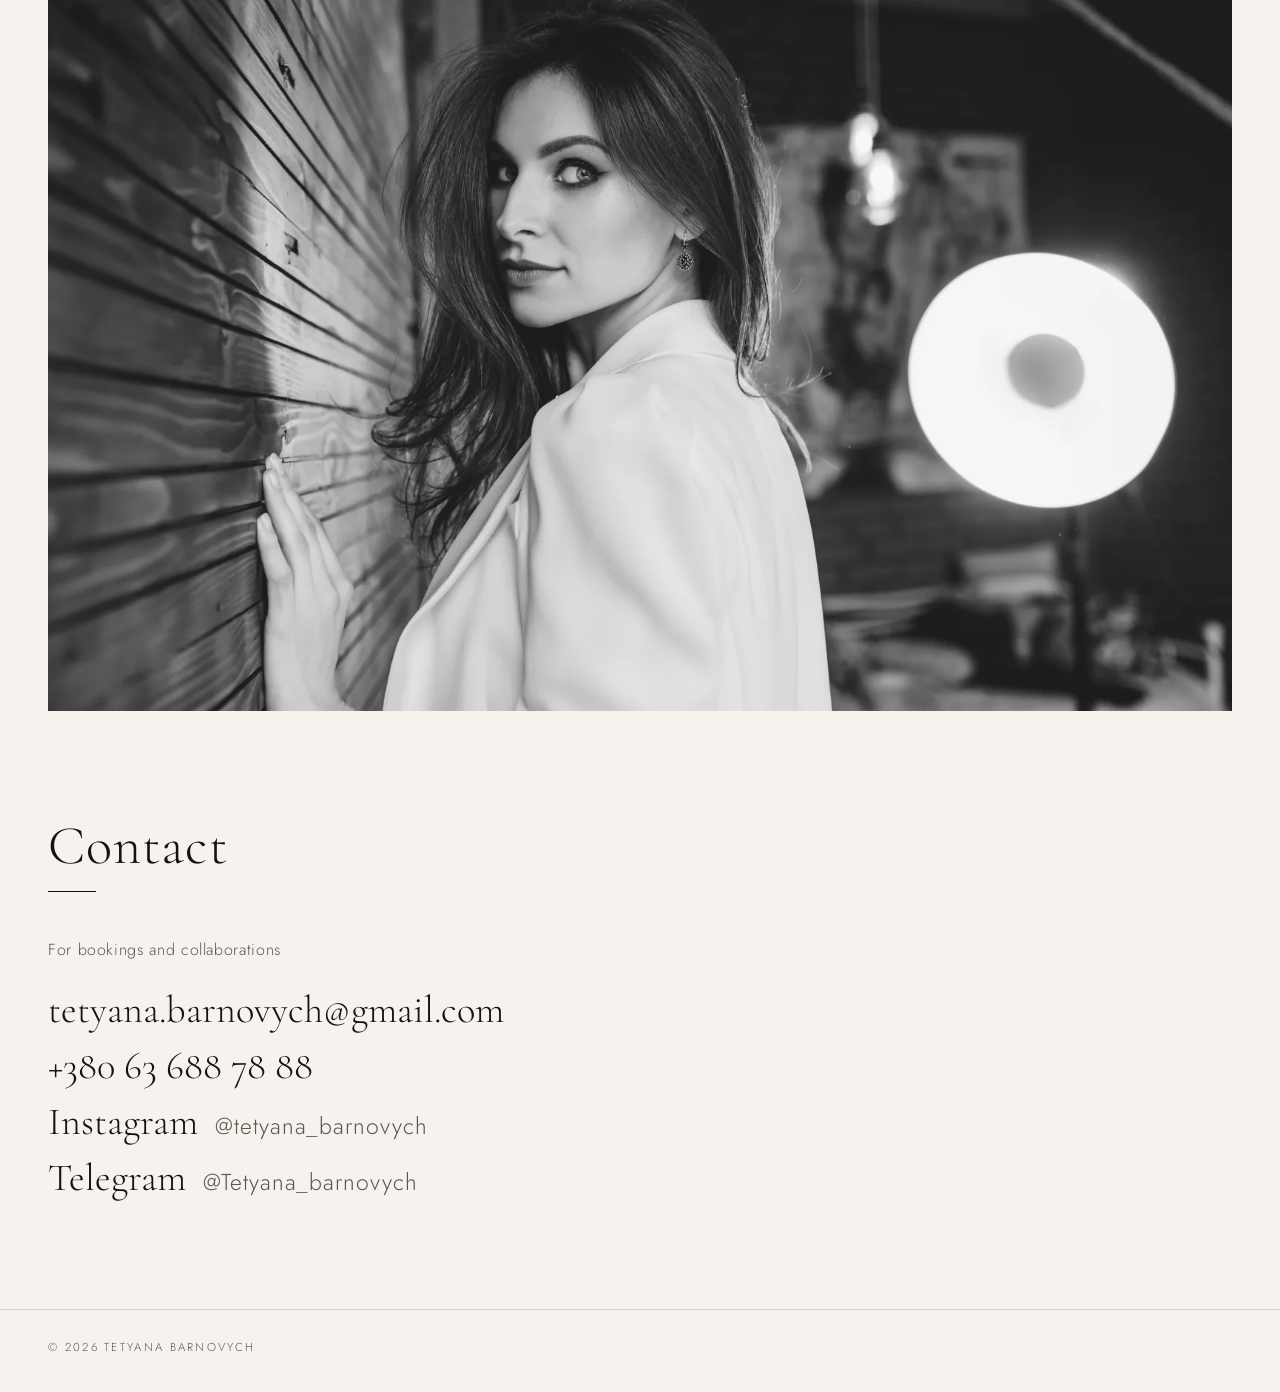
==== commit 11b5c06c: "Contacts: add Instagram and Telegram links Co-Authored-By: Claude Fable 5.1 <noreply@anthropic.com> " ====
--- a/site/index.html
+++ b/site/index.html
@@ -19,7 +19,7 @@
   <link rel="preconnect" href="https://fonts.googleapis.com">
   <link rel="preconnect" href="https://fonts.gstatic.com" crossorigin>
   <link href="https://fonts.googleapis.com/css2?family=Cormorant+Garamond:ital,wght@0,300;0,400;0,500;1,300;1,400&family=Jost:wght@300;400;500&display=swap" rel="stylesheet">
-  <link rel="stylesheet" href="style.css?v=8">
+  <link rel="stylesheet" href="style.css?v=9">
   <link rel="preload" as="image" href="img/hero-1200.webp" imagesrcset="img/hero-1200.webp 1200w, img/hero-2000.webp 2000w, img/hero-2600.webp 2600w" imagesizes="100vw">
 </head>
 <body>
@@ -111,6 +111,8 @@
     <ul class="contact__list">
       <li><a href="mailto:tetyana.barnovych@gmail.com">tetyana.barnovych@gmail.com</a></li>
       <li><a href="tel:+380636887888">+380 63 688 78 88</a></li>
+      <li><a href="https://www.instagram.com/tetyana_barnovych/" target="_blank" rel="noopener">Instagram <span class="contact__handle">@tetyana_barnovych</span></a></li>
+      <li><a href="https://t.me/Tetyana_barnovych" target="_blank" rel="noopener">Telegram <span class="contact__handle">@Tetyana_barnovych</span></a></li>
     </ul>
   </section>
 
--- a/site/style.css
+++ b/site/style.css
@@ -232,6 +232,7 @@
   transition: border-color .3s;
 }
 .contact__list a:hover { border-color: var(--ink); }
+.contact__handle { font-size: .6em; color: var(--ink-soft); font-family: var(--sans); letter-spacing: .04em; margin-left: .35em; }
 
 /* ---------- Footer ---------- */
 .footer {
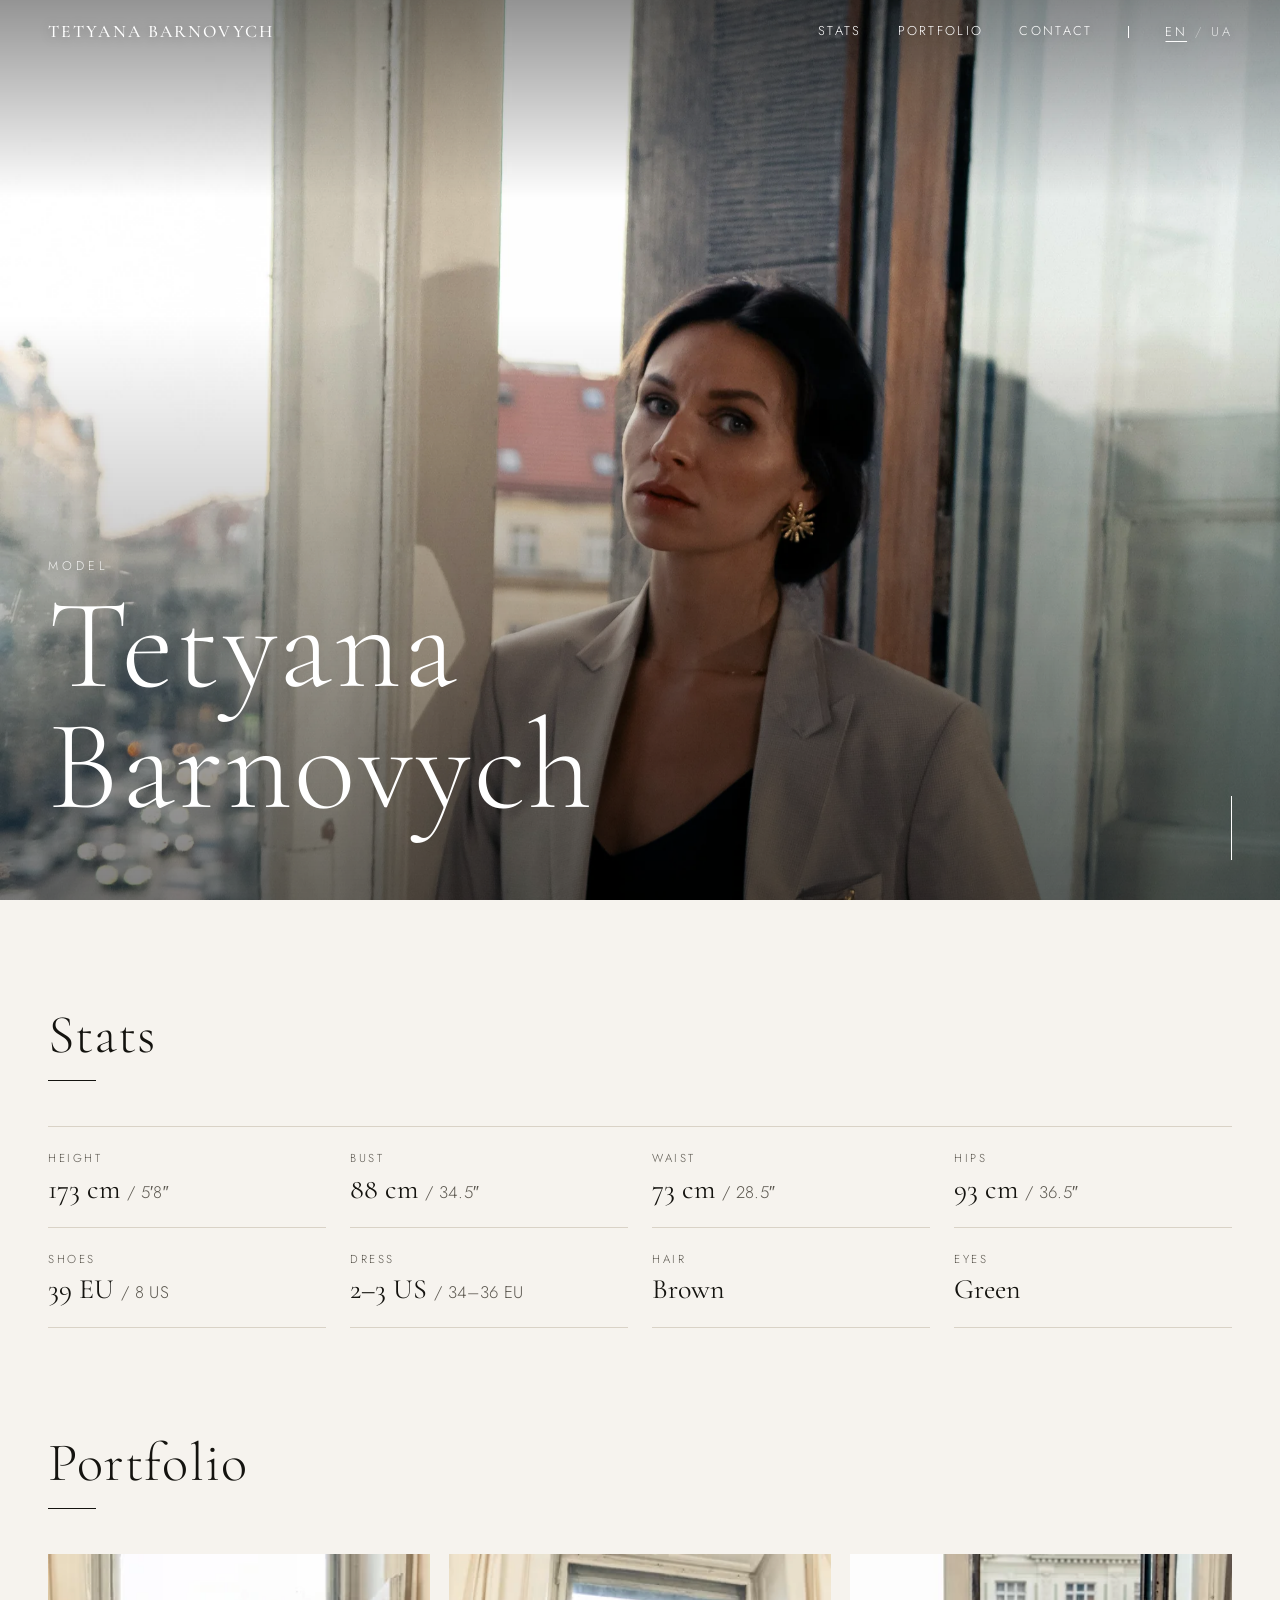
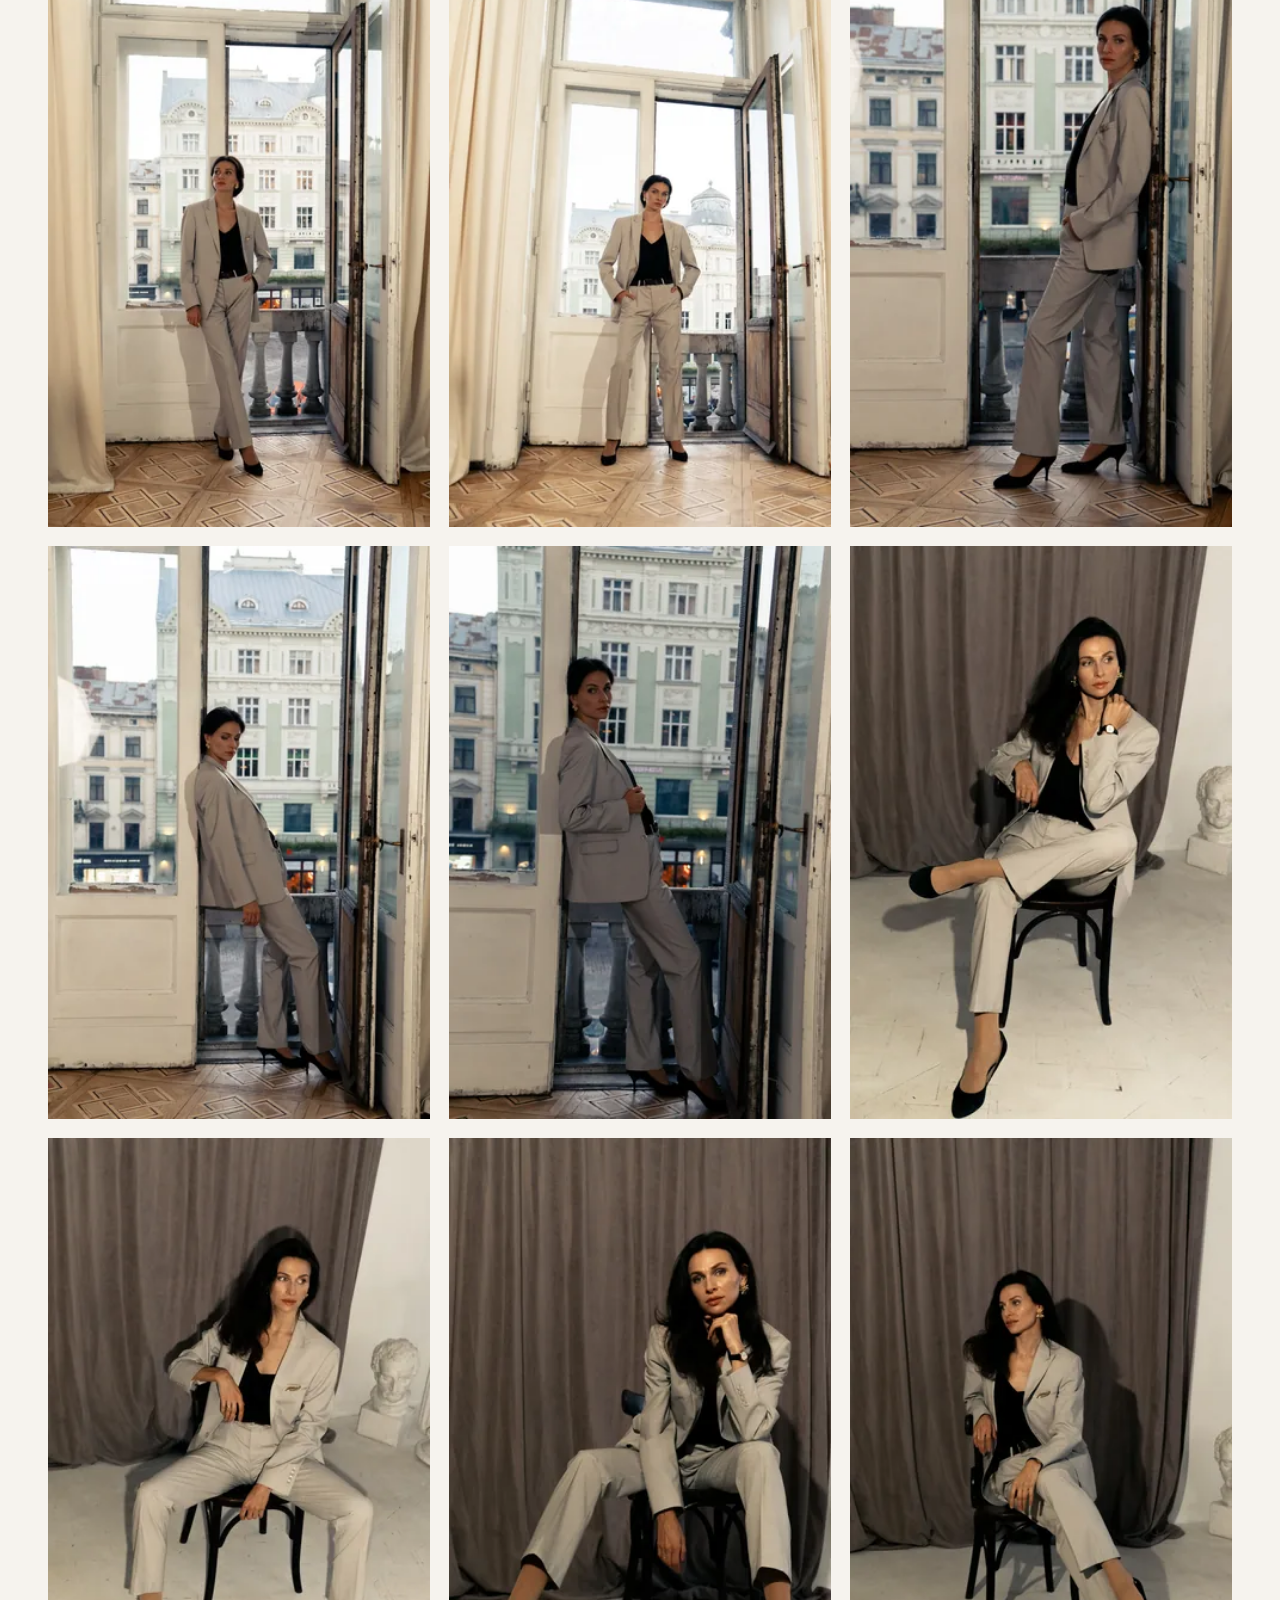
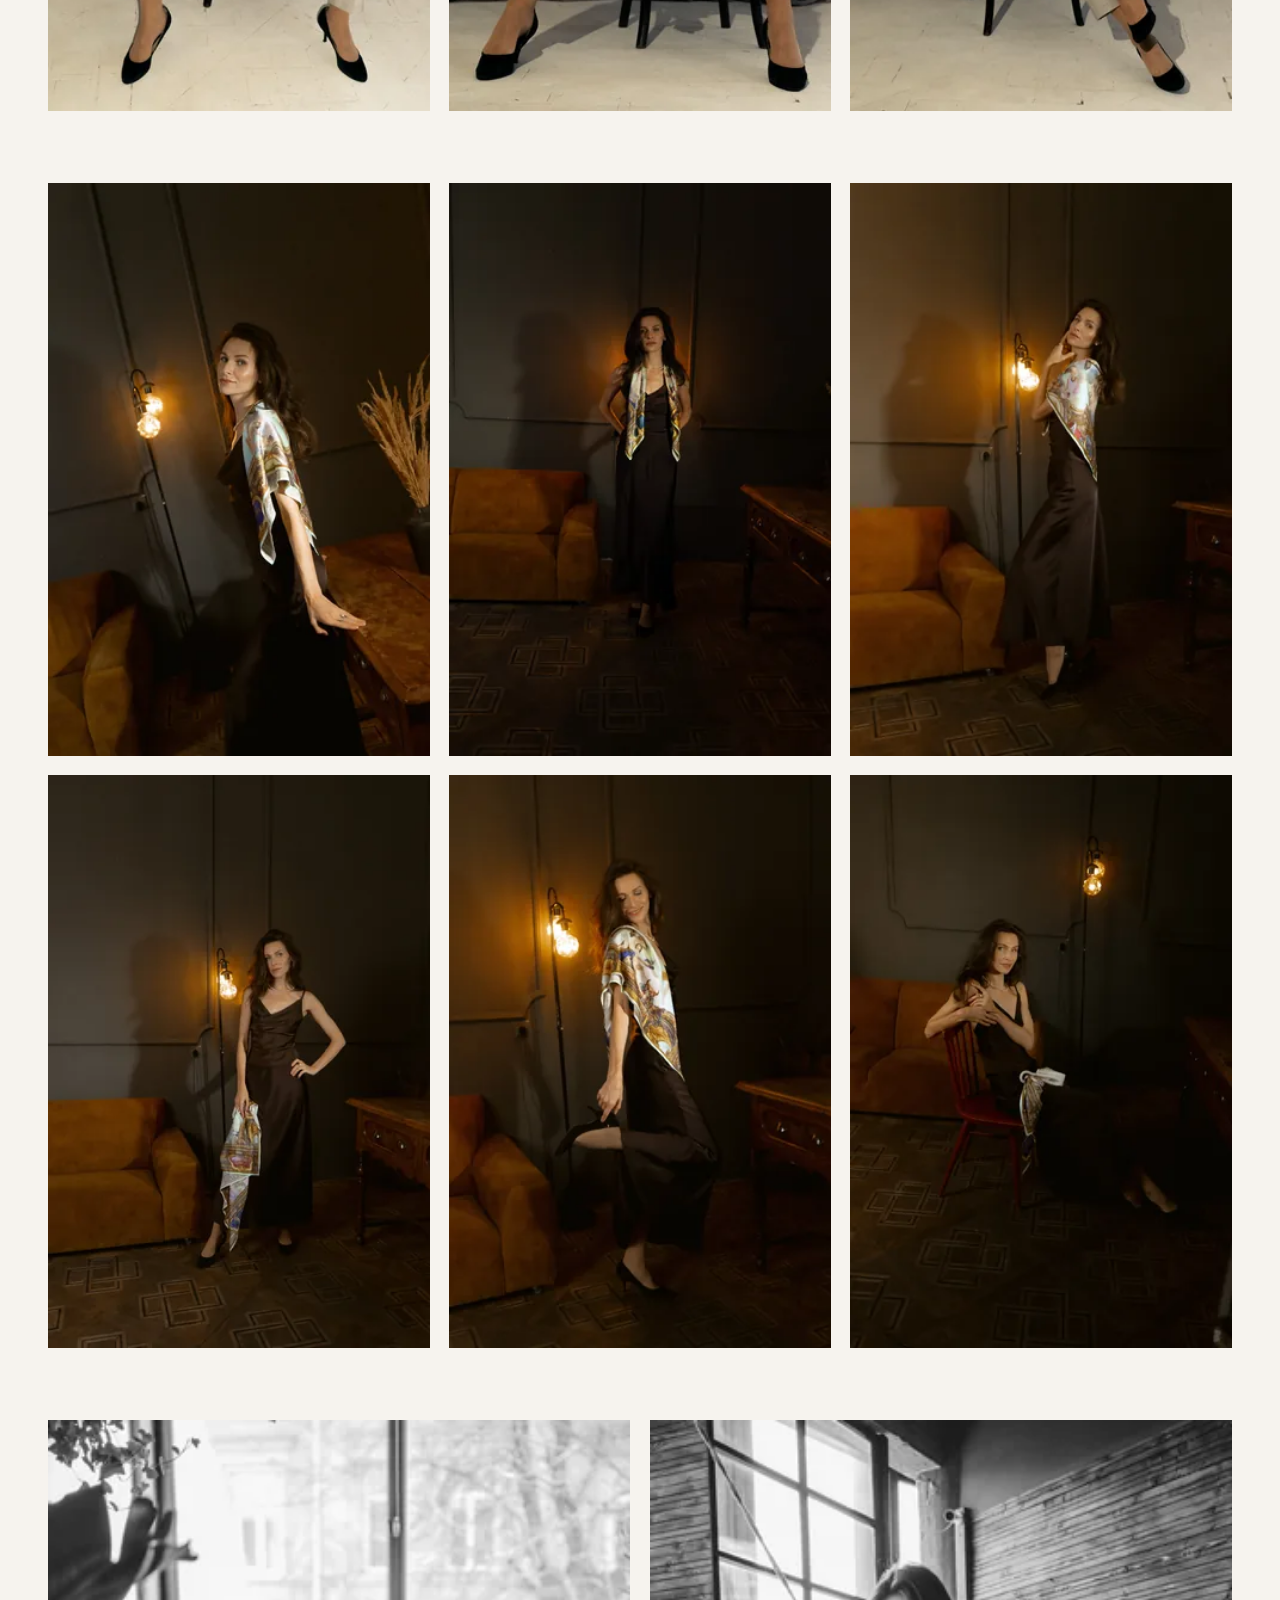
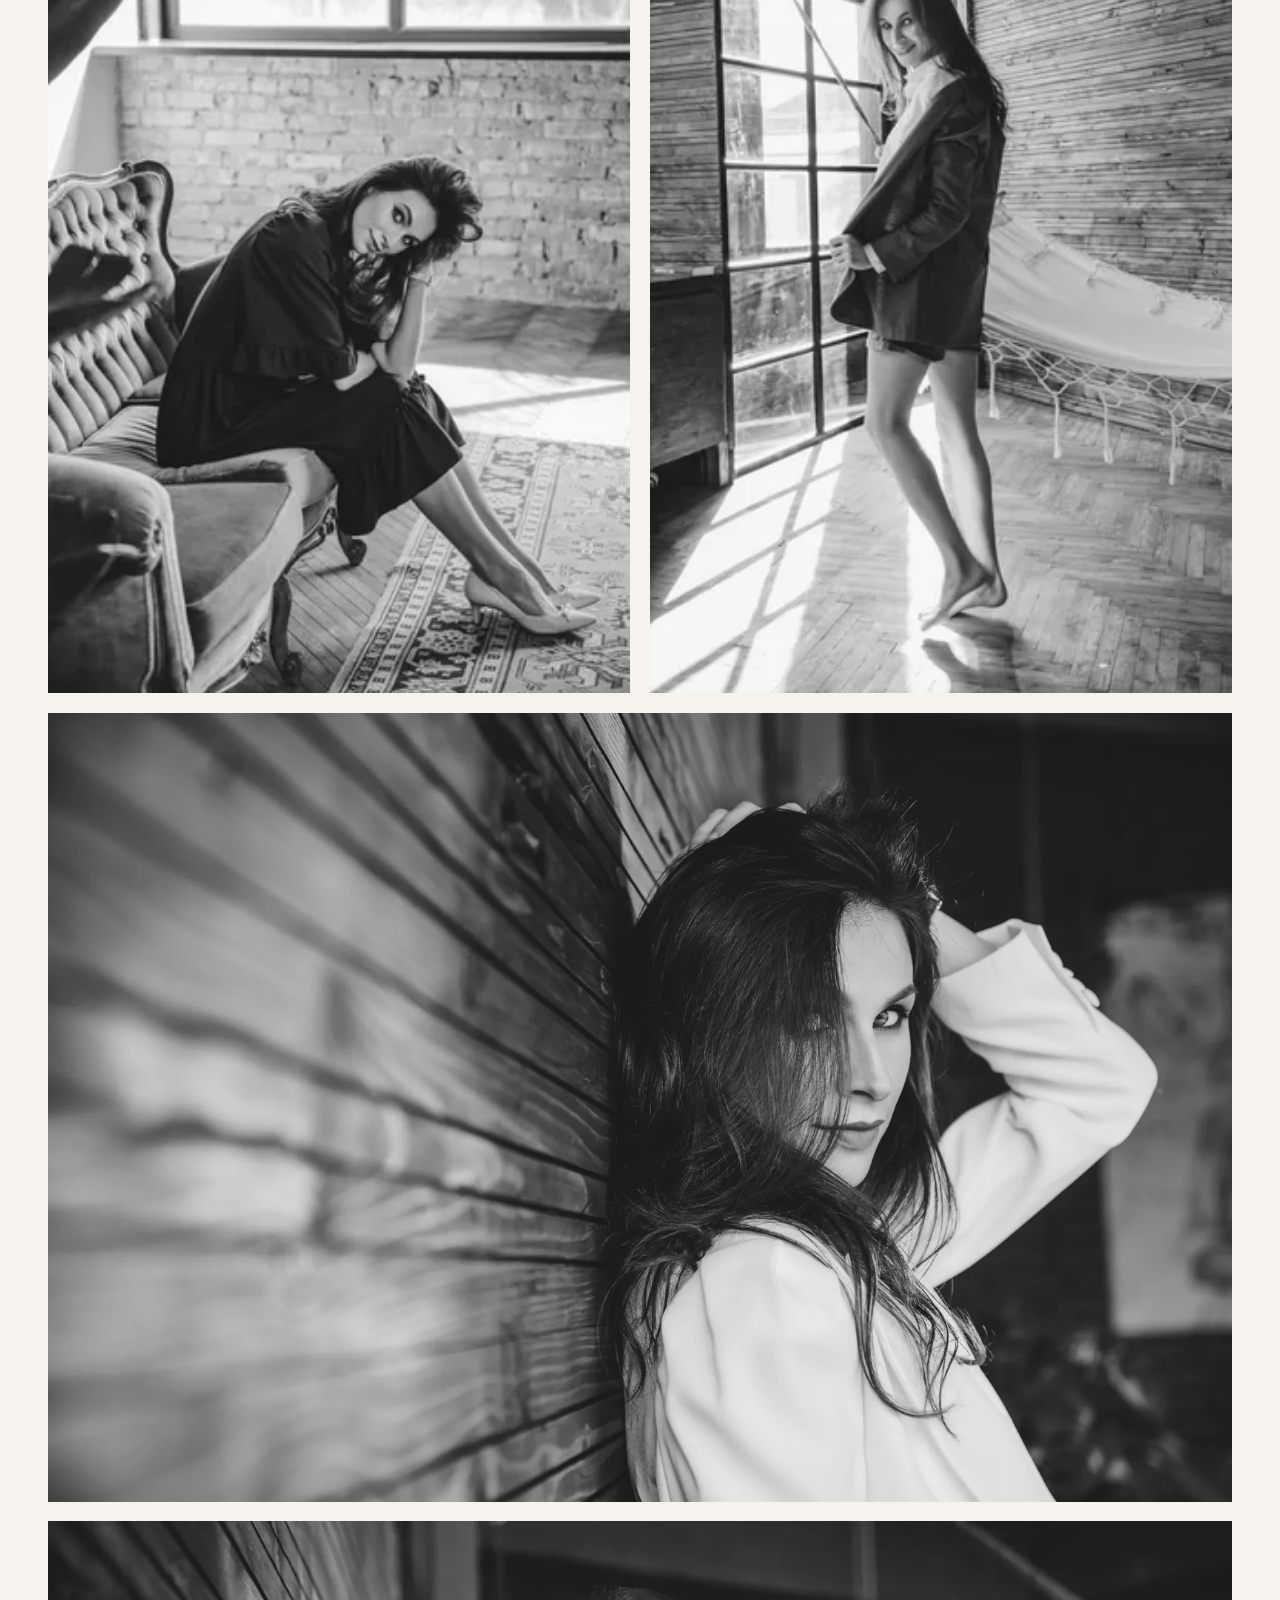
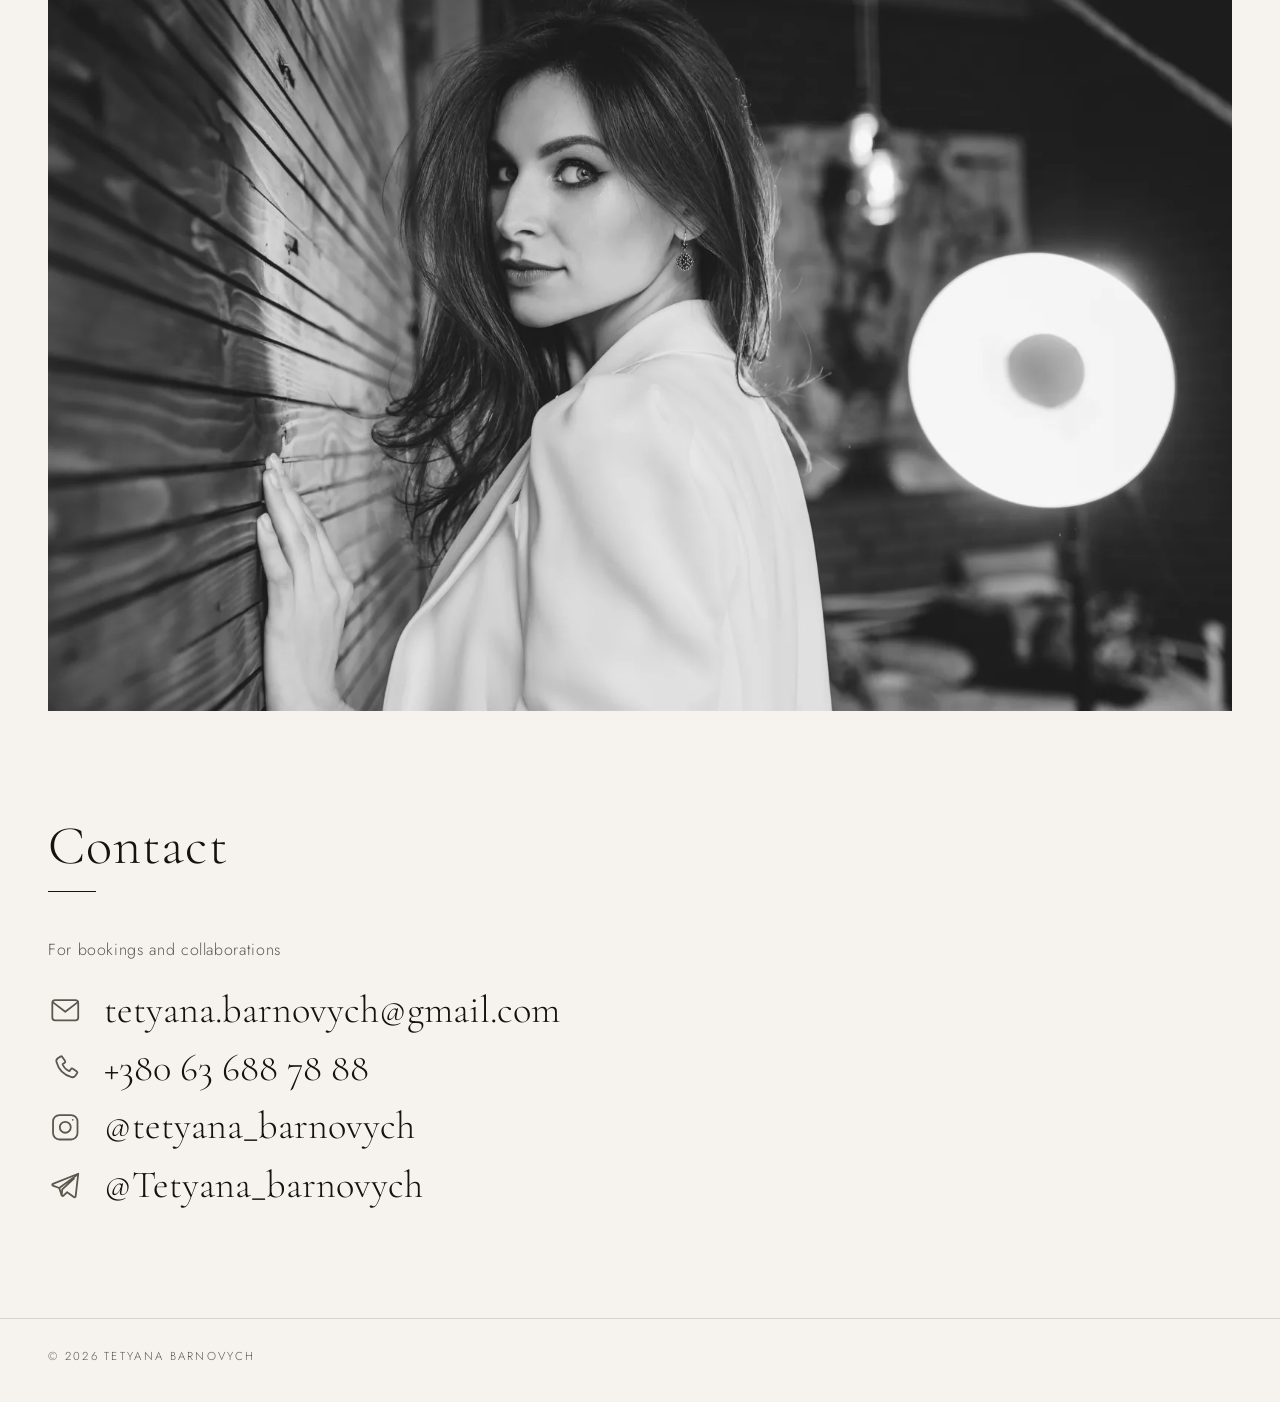
==== commit a1444f35: "Contacts: line icons for email, phone, Instagram, Telegram Co-Authored-By: Claude Fable 5.1 <noreply" ====
--- a/site/index.html
+++ b/site/index.html
@@ -19,7 +19,7 @@
   <link rel="preconnect" href="https://fonts.googleapis.com">
   <link rel="preconnect" href="https://fonts.gstatic.com" crossorigin>
   <link href="https://fonts.googleapis.com/css2?family=Cormorant+Garamond:ital,wght@0,300;0,400;0,500;1,300;1,400&family=Jost:wght@300;400;500&display=swap" rel="stylesheet">
-  <link rel="stylesheet" href="style.css?v=9">
+  <link rel="stylesheet" href="style.css?v=10">
   <link rel="preload" as="image" href="img/hero-1200.webp" imagesrcset="img/hero-1200.webp 1200w, img/hero-2000.webp 2000w, img/hero-2600.webp 2600w" imagesizes="100vw">
 </head>
 <body>
@@ -109,10 +109,10 @@
     <h2 class="section__title">Contact</h2>
     <p class="contact__lead">For bookings and collaborations</p>
     <ul class="contact__list">
-      <li><a href="mailto:tetyana.barnovych@gmail.com">tetyana.barnovych@gmail.com</a></li>
-      <li><a href="tel:+380636887888">+380 63 688 78 88</a></li>
-      <li><a href="https://www.instagram.com/tetyana_barnovych/" target="_blank" rel="noopener">Instagram <span class="contact__handle">@tetyana_barnovych</span></a></li>
-      <li><a href="https://t.me/Tetyana_barnovych" target="_blank" rel="noopener">Telegram <span class="contact__handle">@Tetyana_barnovych</span></a></li>
+      <li><a href="mailto:tetyana.barnovych@gmail.com"><svg class="contact__icon" viewBox="0 0 24 24" fill="none" stroke="currentColor" stroke-width="1.25" stroke-linecap="round" stroke-linejoin="round" aria-hidden="true"><rect x="3" y="5" width="18" height="14" rx="2"/><path d="M3.5 6.5 12 13l8.5-6.5"/></svg><span>tetyana.barnovych@gmail.com</span></a></li>
+      <li><a href="tel:+380636887888"><svg class="contact__icon" viewBox="0 0 24 24" fill="none" stroke="currentColor" stroke-width="1.25" stroke-linecap="round" stroke-linejoin="round" aria-hidden="true"><path d="M8.6 3.9c.4-.3 1-.2 1.3.2l1.9 2.7c.3.4.2 1-.2 1.3l-1.5 1.1c.9 2.2 2.6 3.9 4.8 4.8l1.1-1.5c.3-.4.9-.5 1.3-.2l2.7 1.9c.4.3.5.9.2 1.3l-1.2 1.7c-.6.8-1.6 1.2-2.6.9C11.3 16.7 7.3 12.7 5.9 7.6c-.3-1 .1-2 .9-2.6z"/></svg><span>+380 63 688 78 88</span></a></li>
+      <li><a href="https://www.instagram.com/tetyana_barnovych/" target="_blank" rel="noopener" aria-label="Instagram"><svg class="contact__icon" viewBox="0 0 24 24" fill="none" stroke="currentColor" stroke-width="1.25" stroke-linecap="round" stroke-linejoin="round" aria-hidden="true"><rect x="3.5" y="3.5" width="17" height="17" rx="4.5"/><circle cx="12" cy="12" r="3.8"/><circle cx="17.2" cy="6.8" r=".6" fill="currentColor" stroke="none"/></svg><span>@tetyana_barnovych</span></a></li>
+      <li><a href="https://t.me/Tetyana_barnovych" target="_blank" rel="noopener" aria-label="Telegram"><svg class="contact__icon" viewBox="0 0 24 24" fill="none" stroke="currentColor" stroke-width="1.25" stroke-linecap="round" stroke-linejoin="round" aria-hidden="true"><path d="M21 4 3.4 11c-.6.3-.6 1 0 1.3l4.4 1.6 1.7 5c.2.6.9.7 1.3.3l2.5-2.4 4.6 3.4c.5.4 1.2.1 1.3-.5L21 4z"/><path d="M7.8 13.9 20.5 4.6M9.5 18.9l.4-4 8.1-7.6"/></svg><span>@Tetyana_barnovych</span></a></li>
     </ul>
   </section>
 
--- a/site/style.css
+++ b/site/style.css
@@ -225,14 +225,23 @@
 .contact__list { list-style: none; margin: 0; padding: 0; }
 .contact__list li { margin: 0 0 10px; }
 .contact__list a {
+  display: inline-flex; align-items: center; gap: .55em;
   font-family: var(--serif);
   font-size: clamp(1.6rem, 3.2vw, 2.4rem);
   line-height: 1.2;
+}
+.contact__list a span {
   border-bottom: 1px solid transparent;
   transition: border-color .3s;
 }
-.contact__list a:hover { border-color: var(--ink); }
-.contact__handle { font-size: .6em; color: var(--ink-soft); font-family: var(--sans); letter-spacing: .04em; margin-left: .35em; }
+.contact__list a:hover span { border-color: var(--ink); }
+.contact__icon {
+  flex: 0 0 auto;
+  width: .9em; height: .9em;
+  color: var(--ink-soft);
+  transition: color .3s;
+}
+.contact__list a:hover .contact__icon { color: var(--ink); }
 
 /* ---------- Footer ---------- */
 .footer {
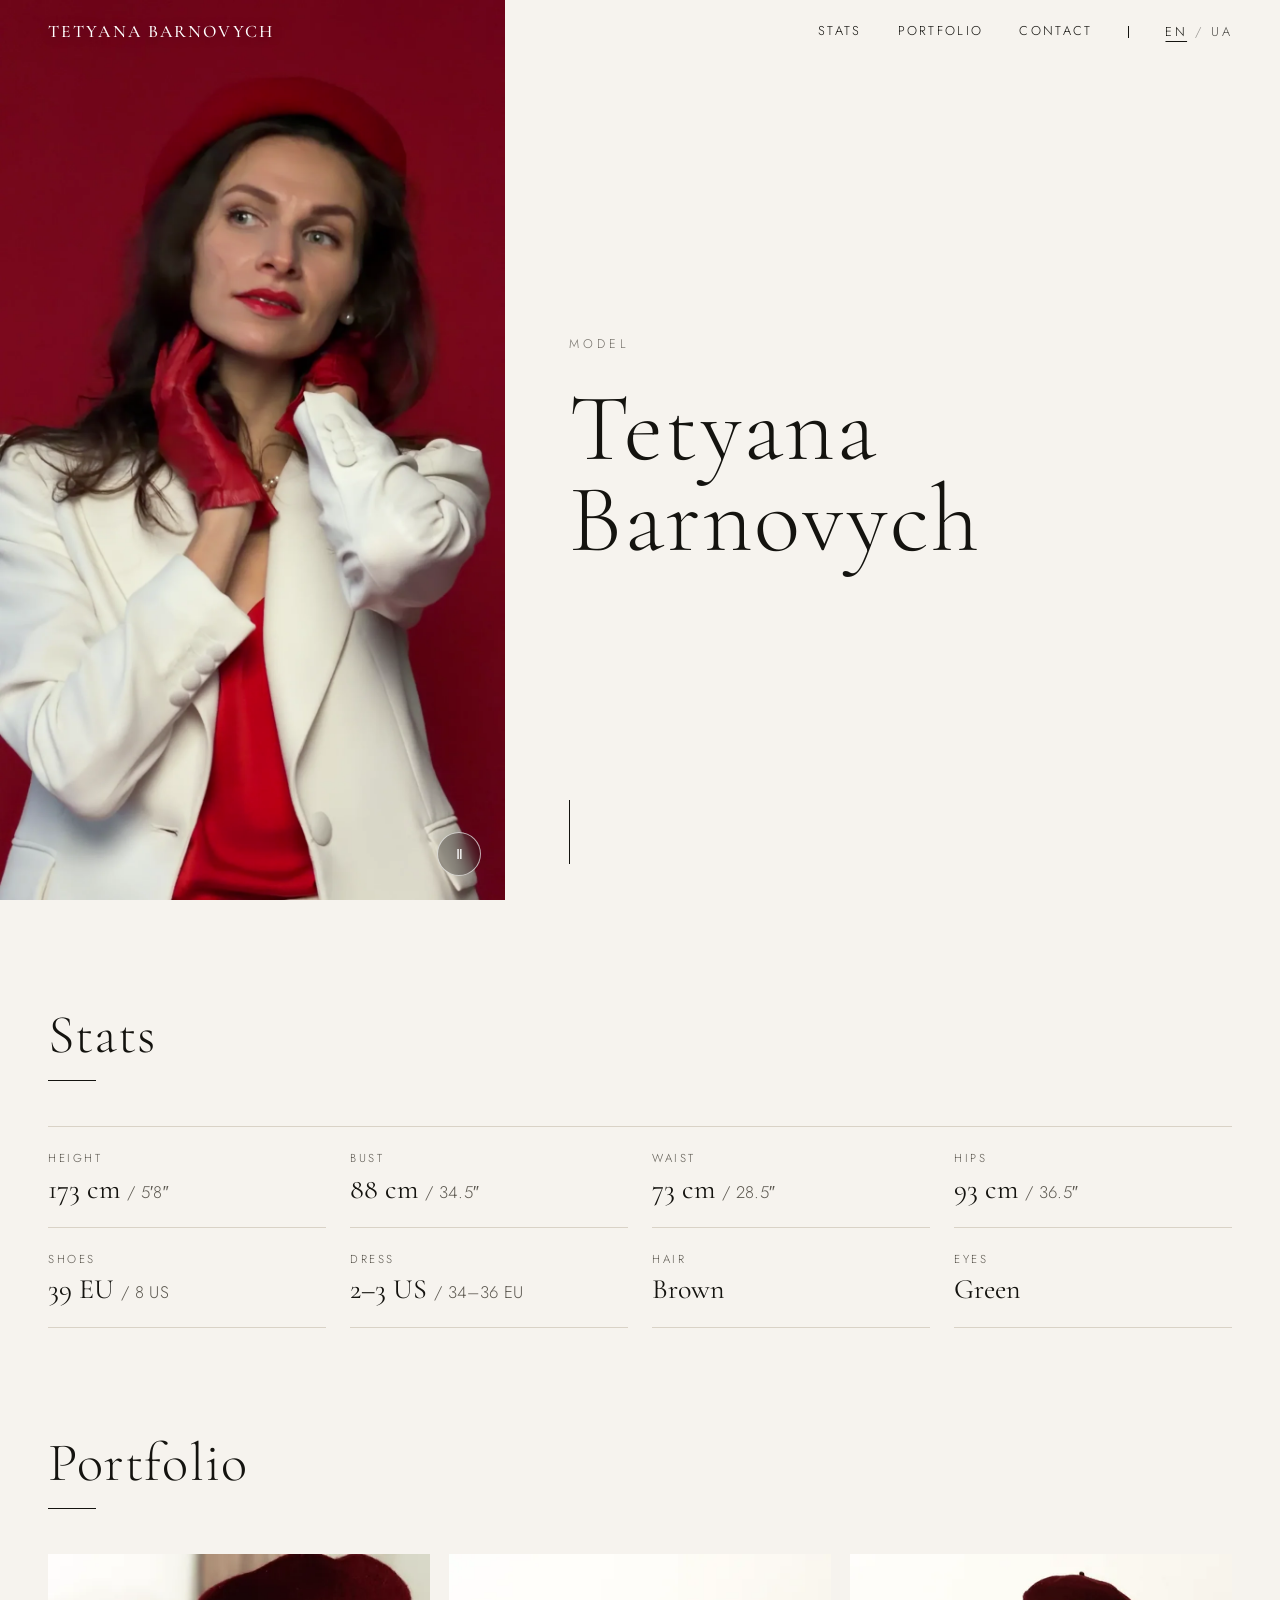
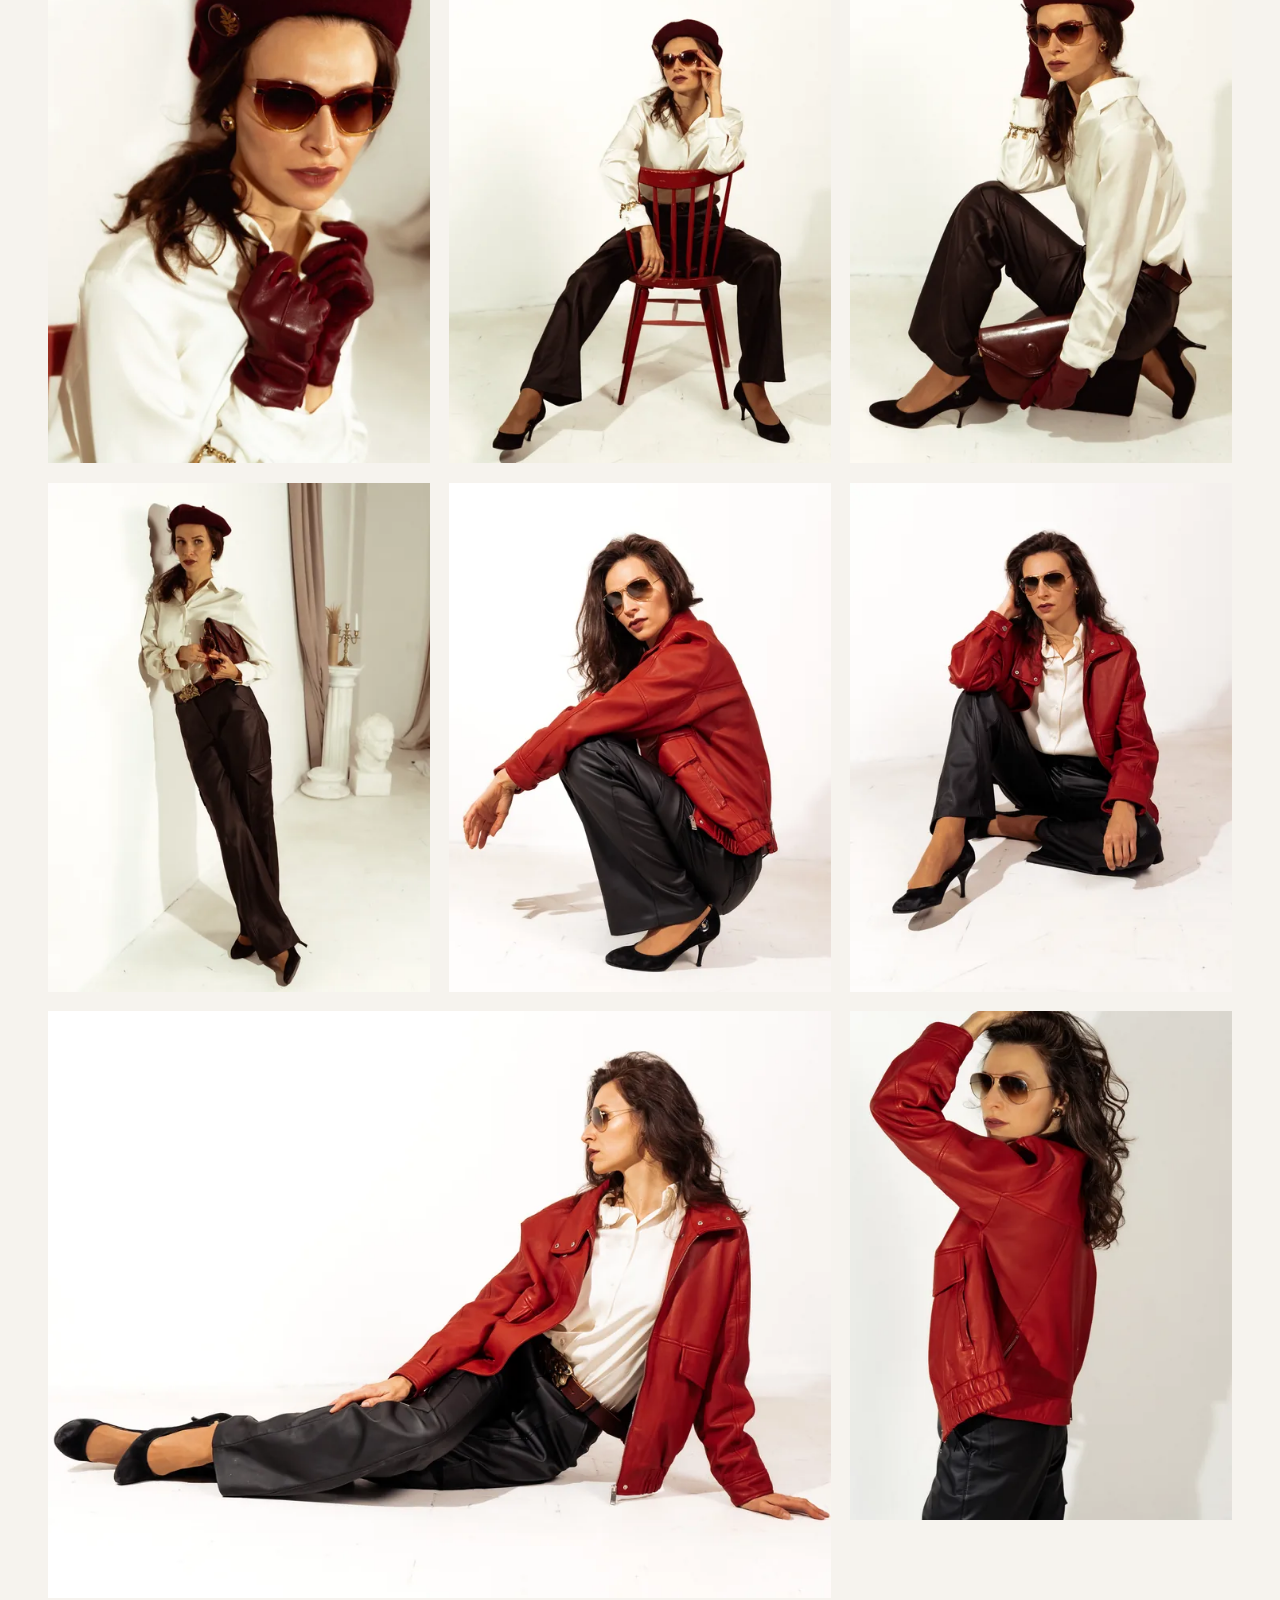
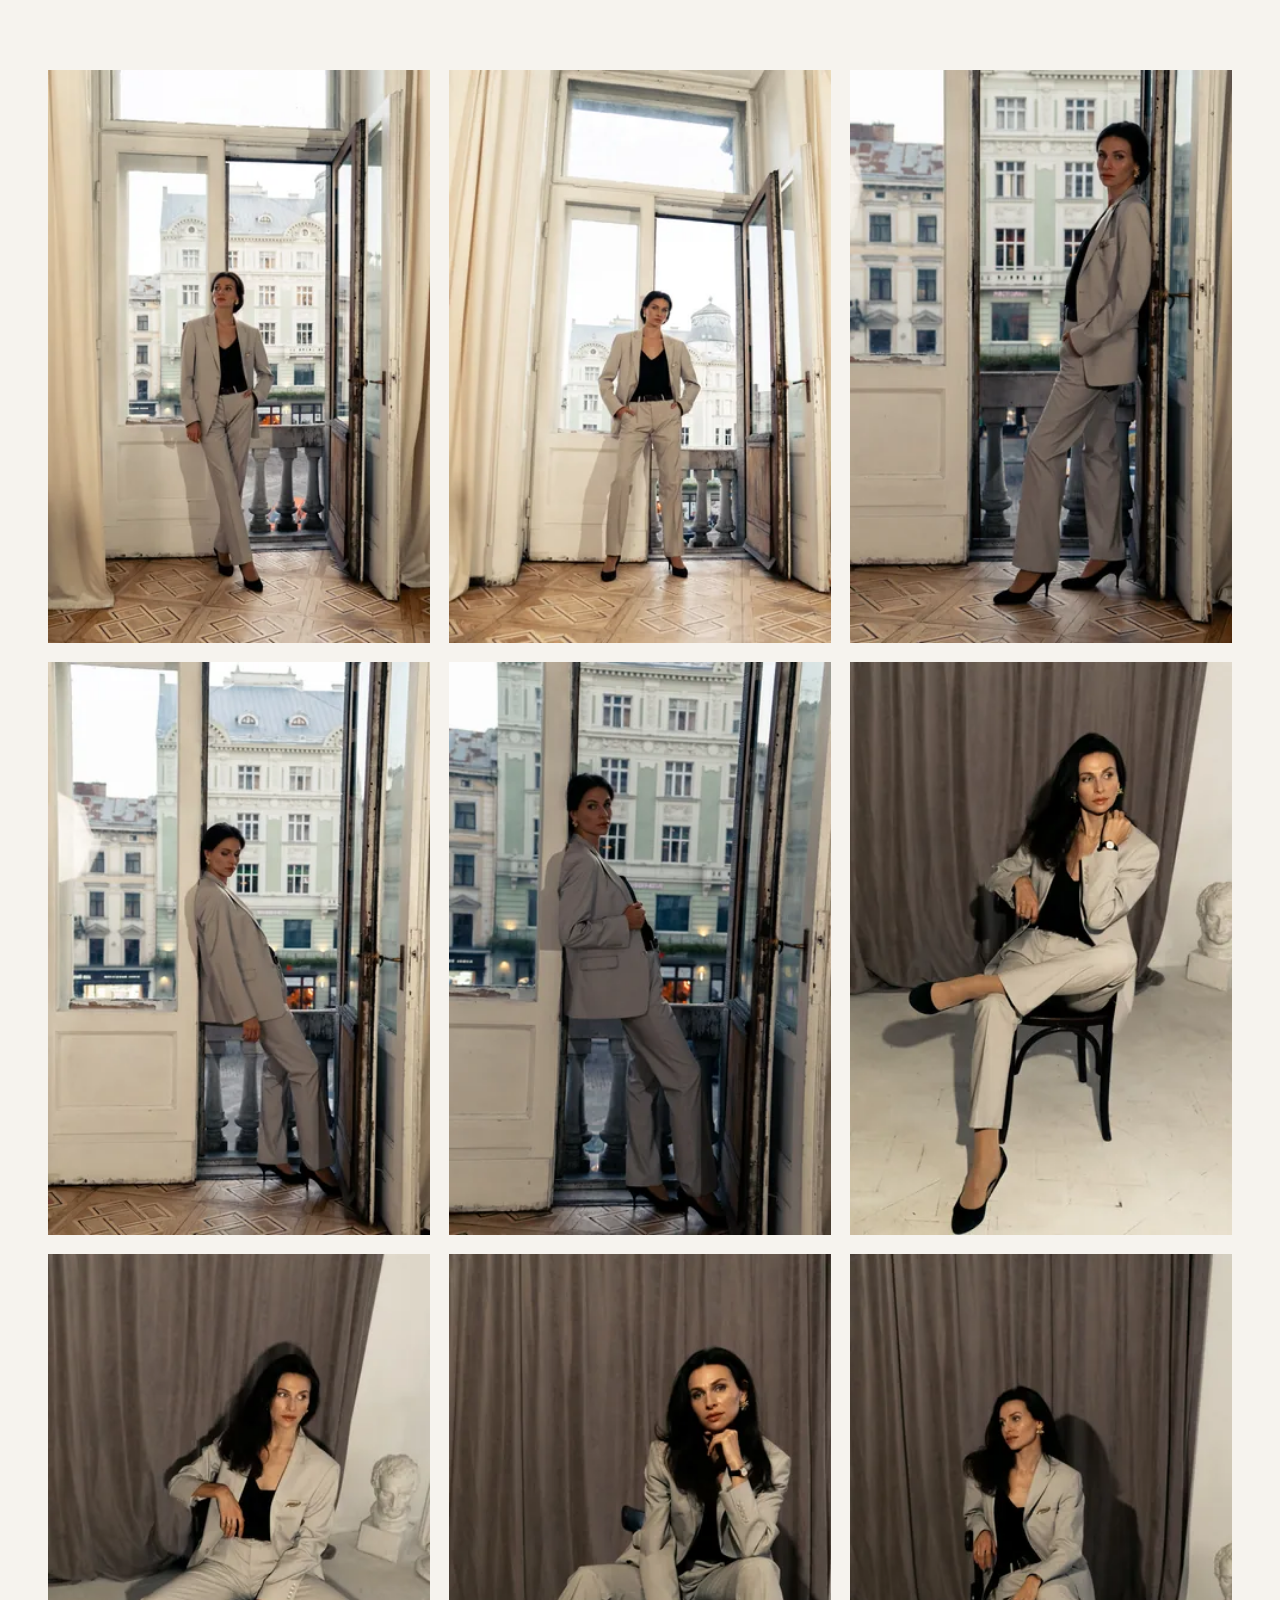
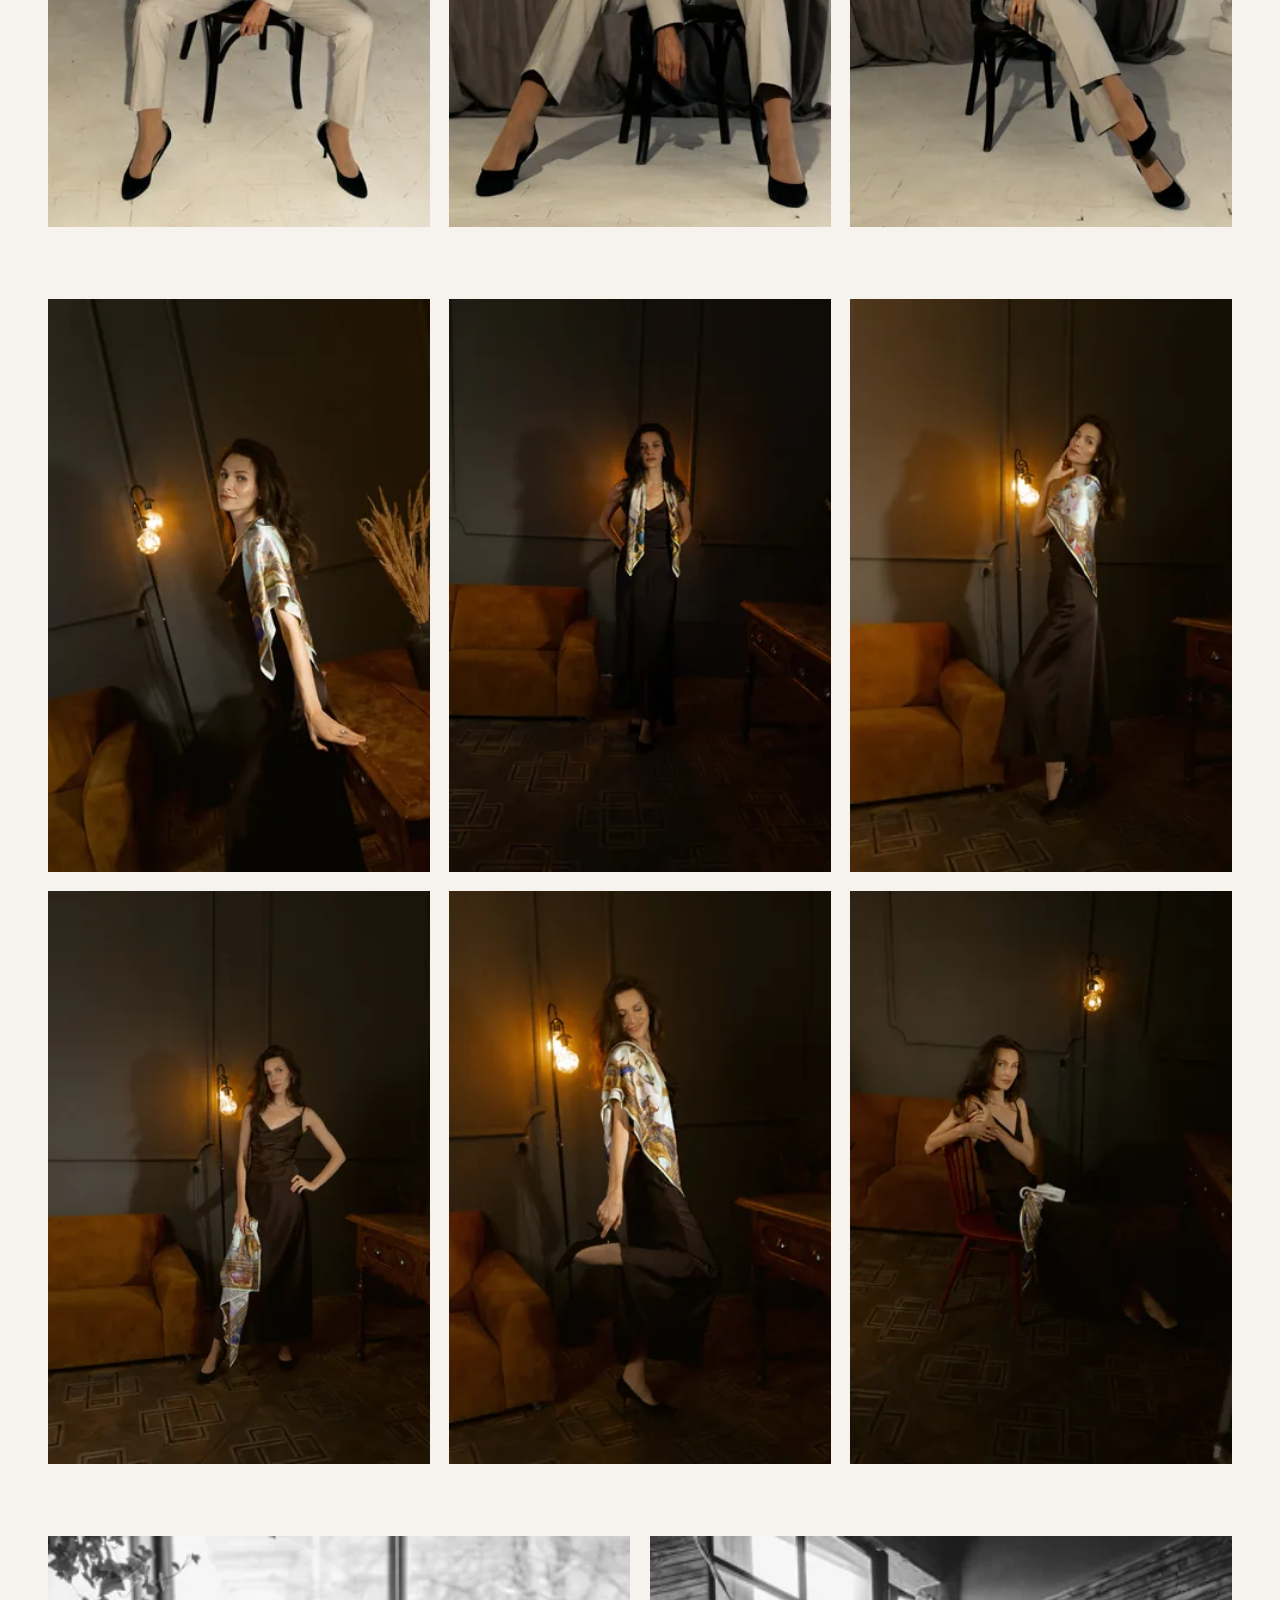
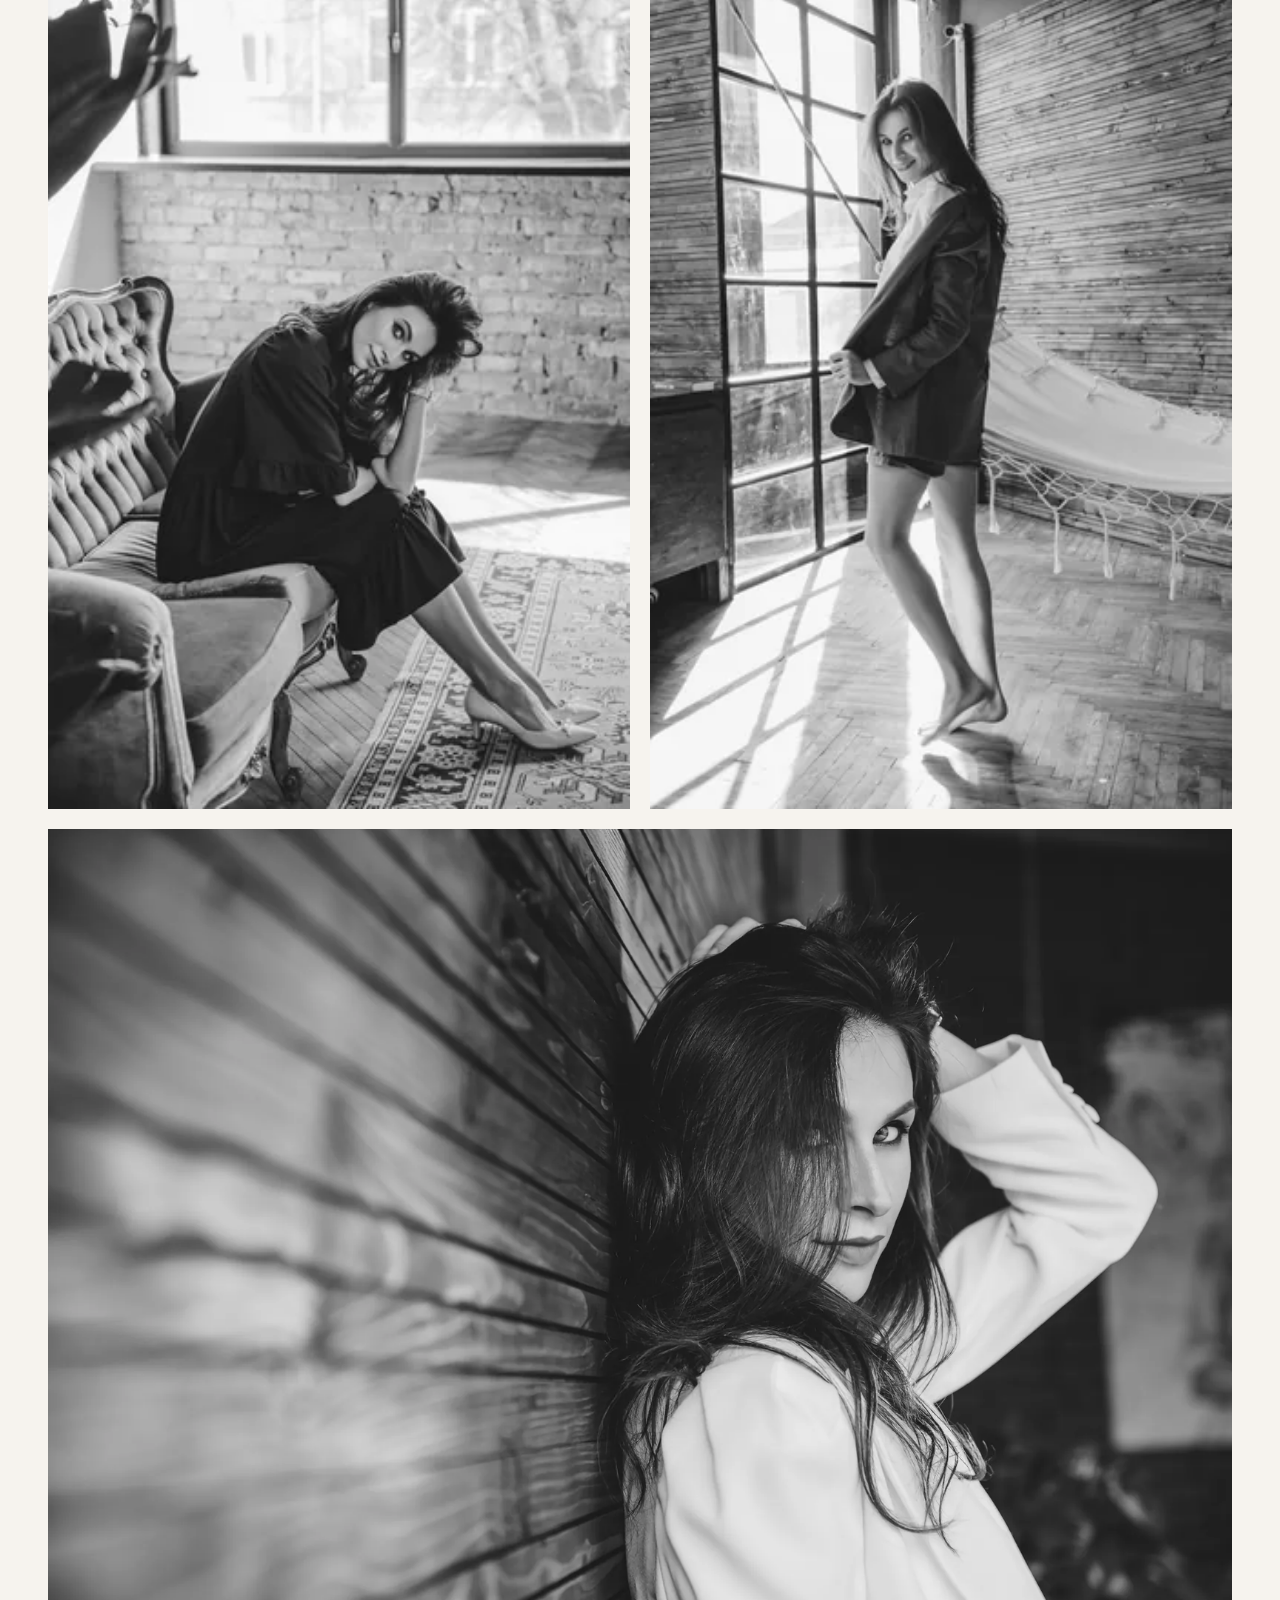
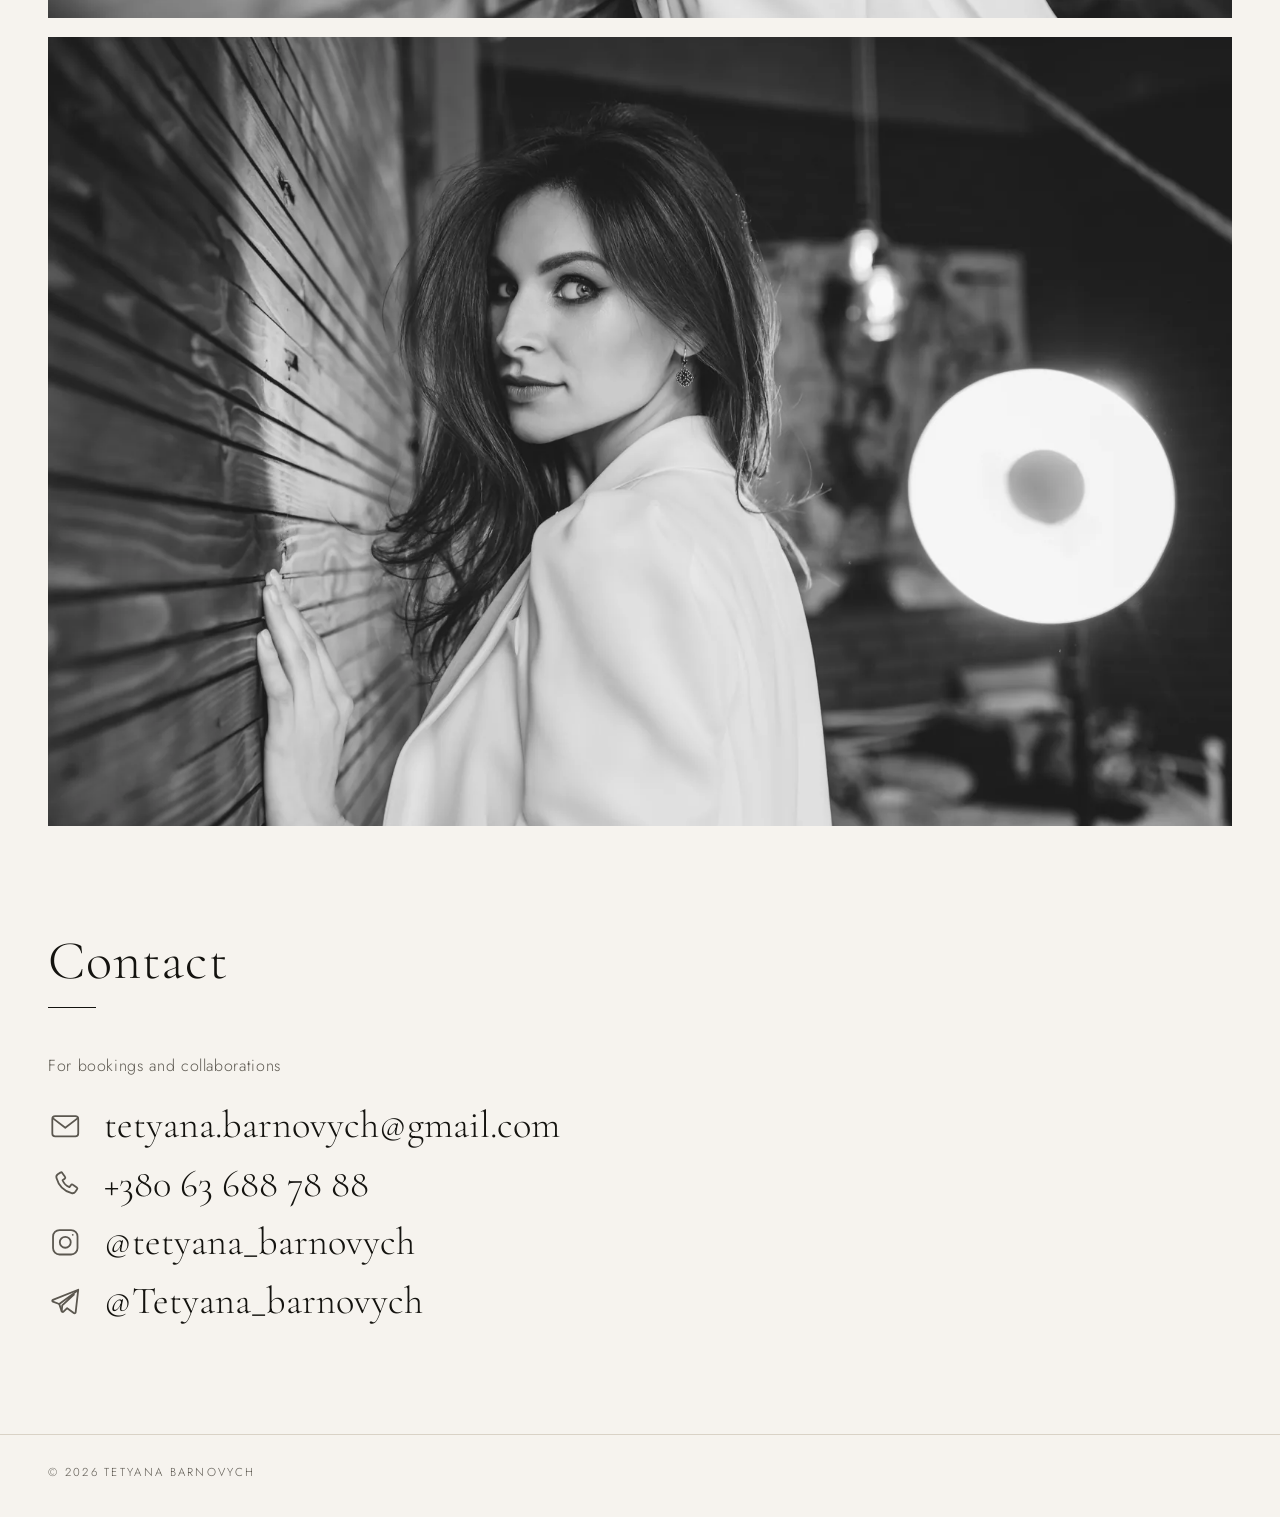
==== commit c65b3ead: "Add portfolio shoot and responsive video hero" ====
--- a/site/index.html
+++ b/site/index.html
@@ -19,8 +19,8 @@
   <link rel="preconnect" href="https://fonts.googleapis.com">
   <link rel="preconnect" href="https://fonts.gstatic.com" crossorigin>
   <link href="https://fonts.googleapis.com/css2?family=Cormorant+Garamond:ital,wght@0,300;0,400;0,500;1,300;1,400&family=Jost:wght@300;400;500&display=swap" rel="stylesheet">
-  <link rel="stylesheet" href="style.css?v=10">
-  <link rel="preload" as="image" href="img/hero-1200.webp" imagesrcset="img/hero-1200.webp 1200w, img/hero-2000.webp 2000w, img/hero-2600.webp 2600w" imagesizes="100vw">
+  <link rel="stylesheet" href="style.css?v=11">
+  <link rel="preload" as="image" href="img/hero-video-poster.webp">
 </head>
 <body>
 
@@ -42,14 +42,15 @@
 
   <section class="hero">
     <div class="hero__media">
-    <img class="hero__img"
-         src="img/hero-1200.webp"
-         srcset="img/hero-1200.webp 1200w, img/hero-2000.webp 2000w, img/hero-2600.webp 2600w"
-         sizes="100vw"
-         alt="Tetyana Barnovych"
-         fetchpriority="high">
+      <video class="hero__video" muted loop playsinline preload="none"
+             poster="img/hero-video-poster.webp" aria-hidden="true">
+        <source src="video/hero.mp4" type="video/mp4">
+      </video>
+      <button class="hero__playback" type="button" aria-label="Play video"
+              data-pause="Pause video" data-play="Play video" hidden>
+        <span class="hero__playback-icon" aria-hidden="true">▶</span>
+      </button>
     </div>
-    <div class="hero__shade" aria-hidden="true"></div>
     <div class="hero__overlay">
       <p class="hero__kicker"><span>Model</span></p>
       <h1 class="hero__name"><span class="hero__line"><span>Tetyana</span></span><span class="hero__line"><span>Barnovych</span></span></h1>
@@ -75,6 +76,17 @@
 
   <section class="section portfolio" id="portfolio">
     <h2 class="section__title">Portfolio</h2>
+
+    <div class="gallery gallery--featured" data-shoot="4" id="shoot-4">
+      <a class="gallery__item" href="img/november-8173-1600.webp" data-w="4000" data-h="5333"><img loading="lazy" src="img/november-8173-480.webp" srcset="img/november-8173-480.webp 480w, img/november-8173-960.webp 960w, img/november-8173-1600.webp 1600w" sizes="(min-width: 900px) 33vw, (min-width: 600px) 50vw, 100vw" alt="Tetyana Barnovych, studio portrait in a burgundy beret" width="4000" height="5333"></a>
+      <a class="gallery__item" href="img/november-8174-1600.webp" data-w="4000" data-h="5333"><img loading="lazy" src="img/november-8174-480.webp" srcset="img/november-8174-480.webp 480w, img/november-8174-960.webp 960w, img/november-8174-1600.webp 1600w" sizes="(min-width: 900px) 33vw, (min-width: 600px) 50vw, 100vw" alt="Tetyana Barnovych, studio portrait in a burgundy beret" width="4000" height="5333"></a>
+      <a class="gallery__item" href="img/november-8177-1600.webp" data-w="3510" data-h="4680"><img loading="lazy" src="img/november-8177-480.webp" srcset="img/november-8177-480.webp 480w, img/november-8177-960.webp 960w, img/november-8177-1600.webp 1600w" sizes="(min-width: 900px) 33vw, (min-width: 600px) 50vw, 100vw" alt="Tetyana Barnovych, studio portrait in a burgundy beret" width="3510" height="4680"></a>
+      <a class="gallery__item" href="img/november-8179-1600.webp" data-w="3809" data-h="5079"><img loading="lazy" src="img/november-8179-480.webp" srcset="img/november-8179-480.webp 480w, img/november-8179-960.webp 960w, img/november-8179-1600.webp 1600w" sizes="(min-width: 900px) 33vw, (min-width: 600px) 50vw, 100vw" alt="Tetyana Barnovych, studio portrait in a burgundy beret" width="3809" height="5079"></a>
+      <a class="gallery__item" href="img/november-8181-1600.webp" data-w="3280" data-h="4373"><img loading="lazy" src="img/november-8181-480.webp" srcset="img/november-8181-480.webp 480w, img/november-8181-960.webp 960w, img/november-8181-1600.webp 1600w" sizes="(min-width: 900px) 33vw, (min-width: 600px) 50vw, 100vw" alt="Tetyana Barnovych, studio portrait in a red leather jacket" width="3280" height="4373"></a>
+      <a class="gallery__item" href="img/november-8185-1600.webp" data-w="3587" data-h="4782"><img loading="lazy" src="img/november-8185-480.webp" srcset="img/november-8185-480.webp 480w, img/november-8185-960.webp 960w, img/november-8185-1600.webp 1600w" sizes="(min-width: 900px) 33vw, (min-width: 600px) 50vw, 100vw" alt="Tetyana Barnovych, studio portrait in a red leather jacket" width="3587" height="4782"></a>
+      <a class="gallery__item gallery__item--landscape" href="img/november-8182-1600.webp" data-w="5333" data-h="4000"><img loading="lazy" src="img/november-8182-480.webp" srcset="img/november-8182-480.webp 480w, img/november-8182-960.webp 960w, img/november-8182-1600.webp 1600w" sizes="(min-width: 1280px) 780px, (min-width: 600px) 90vw, 100vw" alt="Tetyana Barnovych, studio portrait in a red leather jacket" width="5333" height="4000"></a>
+      <a class="gallery__item" href="img/november-8226-1600.webp" data-w="4000" data-h="6000"><img loading="lazy" src="img/november-8226-480.webp" srcset="img/november-8226-480.webp 480w, img/november-8226-960.webp 960w, img/november-8226-1600.webp 1600w" sizes="(min-width: 900px) 33vw, (min-width: 600px) 50vw, 100vw" alt="Tetyana Barnovych, studio portrait in a red leather jacket" width="4000" height="6000"></a>
+    </div>
 
     <div class="gallery" data-shoot="1" id="shoot-1">
       <a class="gallery__item" href="img/s1-02-1600.webp" data-w="4000" data-h="6000"><img loading="lazy" src="img/s1-02-480.webp" srcset="img/s1-02-480.webp 480w, img/s1-02-960.webp 960w, img/s1-02-1600.webp 1600w" sizes="(min-width: 900px) 33vw, (min-width: 600px) 50vw, 100vw" alt="Tetyana Barnovych, editorial shoot" width="4000" height="6000"></a>
@@ -132,6 +144,6 @@
   <p class="lightbox__counter" aria-live="polite"></p>
 </div>
 
-<script src="script.js?v=4" defer></script>
+<script src="script.js?v=5" defer></script>
 </body>
 </html>
--- a/site/style.css
+++ b/site/style.css
@@ -83,26 +83,30 @@
 .hero {
   position: relative;
   height: 100svh;
-  min-height: 560px;
+  min-height: 520px;
   overflow: hidden;
   background: #1a1916;
 }
 .hero__media {
   position: absolute; inset: 0;
-  will-change: transform;
-}
-.hero__img {
+}
+.hero__video {
   position: absolute; inset: 0;
   width: 100%; height: 100%;
   object-fit: cover;
-  object-position: 50% 18%;
-}
-.hero__shade {
-  position: absolute; inset: 0;
-  background: #0e0d0b;
-  opacity: 0;
-  pointer-events: none;
-}
+  object-position: center;
+}
+.hero__playback {
+  position: absolute; right: 20px; bottom: 20px; z-index: 3;
+  display: grid; place-items: center;
+  width: 44px; height: 44px; padding: 0;
+  border: 1px solid rgba(255,255,255,.65); border-radius: 50%;
+  background: rgba(20,19,15,.3); color: #fff;
+  font: 14px var(--sans); cursor: pointer;
+  backdrop-filter: blur(8px);
+}
+.hero__playback[hidden] { display: none; }
+.hero__playback:focus-visible { outline: 2px solid #fff; outline-offset: 4px; }
 .hero__line {
   display: block; overflow: hidden;
   padding-bottom: .14em; margin-bottom: -.14em;
@@ -117,7 +121,9 @@
   background:
     linear-gradient(180deg, rgba(0,0,0,.42) 0%, rgba(0,0,0,0) 22%),
     linear-gradient(180deg, rgba(0,0,0,0) 35%, rgba(0,0,0,.5) 100%);
-}
+  pointer-events: none;
+}
+.hero__overlay a { pointer-events: auto; }
 .hero__kicker {
   margin: 0 0 8px;
   font-size: 0.78rem; letter-spacing: 0.32em; text-transform: uppercase; opacity: .85;
@@ -131,17 +137,45 @@
   letter-spacing: 0.02em;
 }
 .hero__scroll {
-  position: absolute; right: var(--gutter); bottom: 40px;
-  width: 1px; height: 64px; overflow: hidden;
+  position: absolute; right: var(--gutter); bottom: 88px;
+  display: flex; justify-content: center;
+  width: 44px; height: 64px; overflow: hidden;
 }
 .hero__scroll span {
-  display: block; width: 1px; height: 100%; background: #fff;
+  display: block; width: 1px; height: 100%; background: currentColor;
   animation: drop 2.2s ease-in-out infinite;
 }
 @keyframes drop {
   0% { transform: translateY(-100%); }
   50% { transform: translateY(0); }
   100% { transform: translateY(100%); }
+}
+
+/* Give the portrait film its own column on desktop and landscape screens. */
+@media (min-width: 1000px), (min-width: 640px) and (orientation: landscape) {
+  .hero {
+    --hero-height: max(320px, 100svh);
+    display: grid;
+    grid-template-columns: min(48vw, calc(var(--hero-height) * .561458)) minmax(0, 1fr);
+    height: var(--hero-height); min-height: 0;
+    background: var(--bg);
+  }
+  .hero__media { position: relative; inset: auto; }
+  .hero__overlay {
+    position: relative; inset: auto;
+    justify-content: center;
+    min-width: 0;
+    padding: clamp(64px, 12vh, 100px) clamp(28px, 5vw, 100px);
+    color: var(--ink); background: none;
+  }
+  .hero__name { font-size: clamp(3rem, 7.5vw, 9.5rem); }
+  .hero__kicker { margin-bottom: 28px; color: var(--ink-soft); }
+  .hero__scroll { left: clamp(28px, 5vw, 100px); right: auto; bottom: 36px; justify-content: flex-start; }
+  .hero__playback { right: 24px; bottom: 24px; }
+  .nav__right { margin-left: auto; color: var(--ink); text-shadow: none; }
+}
+@media (min-width: 681px) and (max-width: 999px) and (orientation: landscape) {
+  .nav__brand { visibility: hidden; }
 }
 
 /* ---------- Sections ---------- */
@@ -209,6 +243,9 @@
   .stats__list { grid-template-columns: repeat(2, 1fr); }
 }
 .gallery--two { grid-template-columns: repeat(2, 1fr); }
+.gallery--featured .gallery__item { aspect-ratio: 3 / 4; }
+.gallery--featured .gallery__item--landscape { grid-column: span 2; aspect-ratio: auto; }
+.gallery--featured .gallery__item--landscape img { object-fit: contain; background: #fff; }
 .gallery--two .gallery__item--wide { grid-column: span 2; aspect-ratio: 3 / 2; }
 @media (max-width: 900px) {
   .gallery { grid-template-columns: repeat(2, 1fr); }
@@ -217,6 +254,7 @@
 @media (max-width: 600px) {
   .gallery, .gallery--two { grid-template-columns: 1fr; }
   .gallery__item--wide, .gallery--two .gallery__item--wide { grid-column: auto; }
+  .gallery--featured .gallery__item--landscape { grid-column: auto; aspect-ratio: 4 / 3; }
 }
 
 /* ---------- Contact ---------- */
@@ -226,11 +264,13 @@
 .contact__list li { margin: 0 0 10px; }
 .contact__list a {
   display: inline-flex; align-items: center; gap: .55em;
+  max-width: 100%;
   font-family: var(--serif);
   font-size: clamp(1.6rem, 3.2vw, 2.4rem);
   line-height: 1.2;
 }
 .contact__list a span {
+  min-width: 0; overflow-wrap: anywhere;
   border-bottom: 1px solid transparent;
   transition: border-color .3s;
 }
@@ -298,12 +338,6 @@
 
 /* ---------- Motion ---------- */
 @media (prefers-reduced-motion: no-preference) {
-  .hero__img {
-    transform: scale(1.08);
-    animation: kenburns 9s cubic-bezier(.2,.6,.2,1) forwards;
-  }
-  @keyframes kenburns { to { transform: scale(1); } }
-
   .hero__line > span {
     transform: translateY(112%);
     animation: line-up 1.1s cubic-bezier(.2,.7,.1,1) forwards;
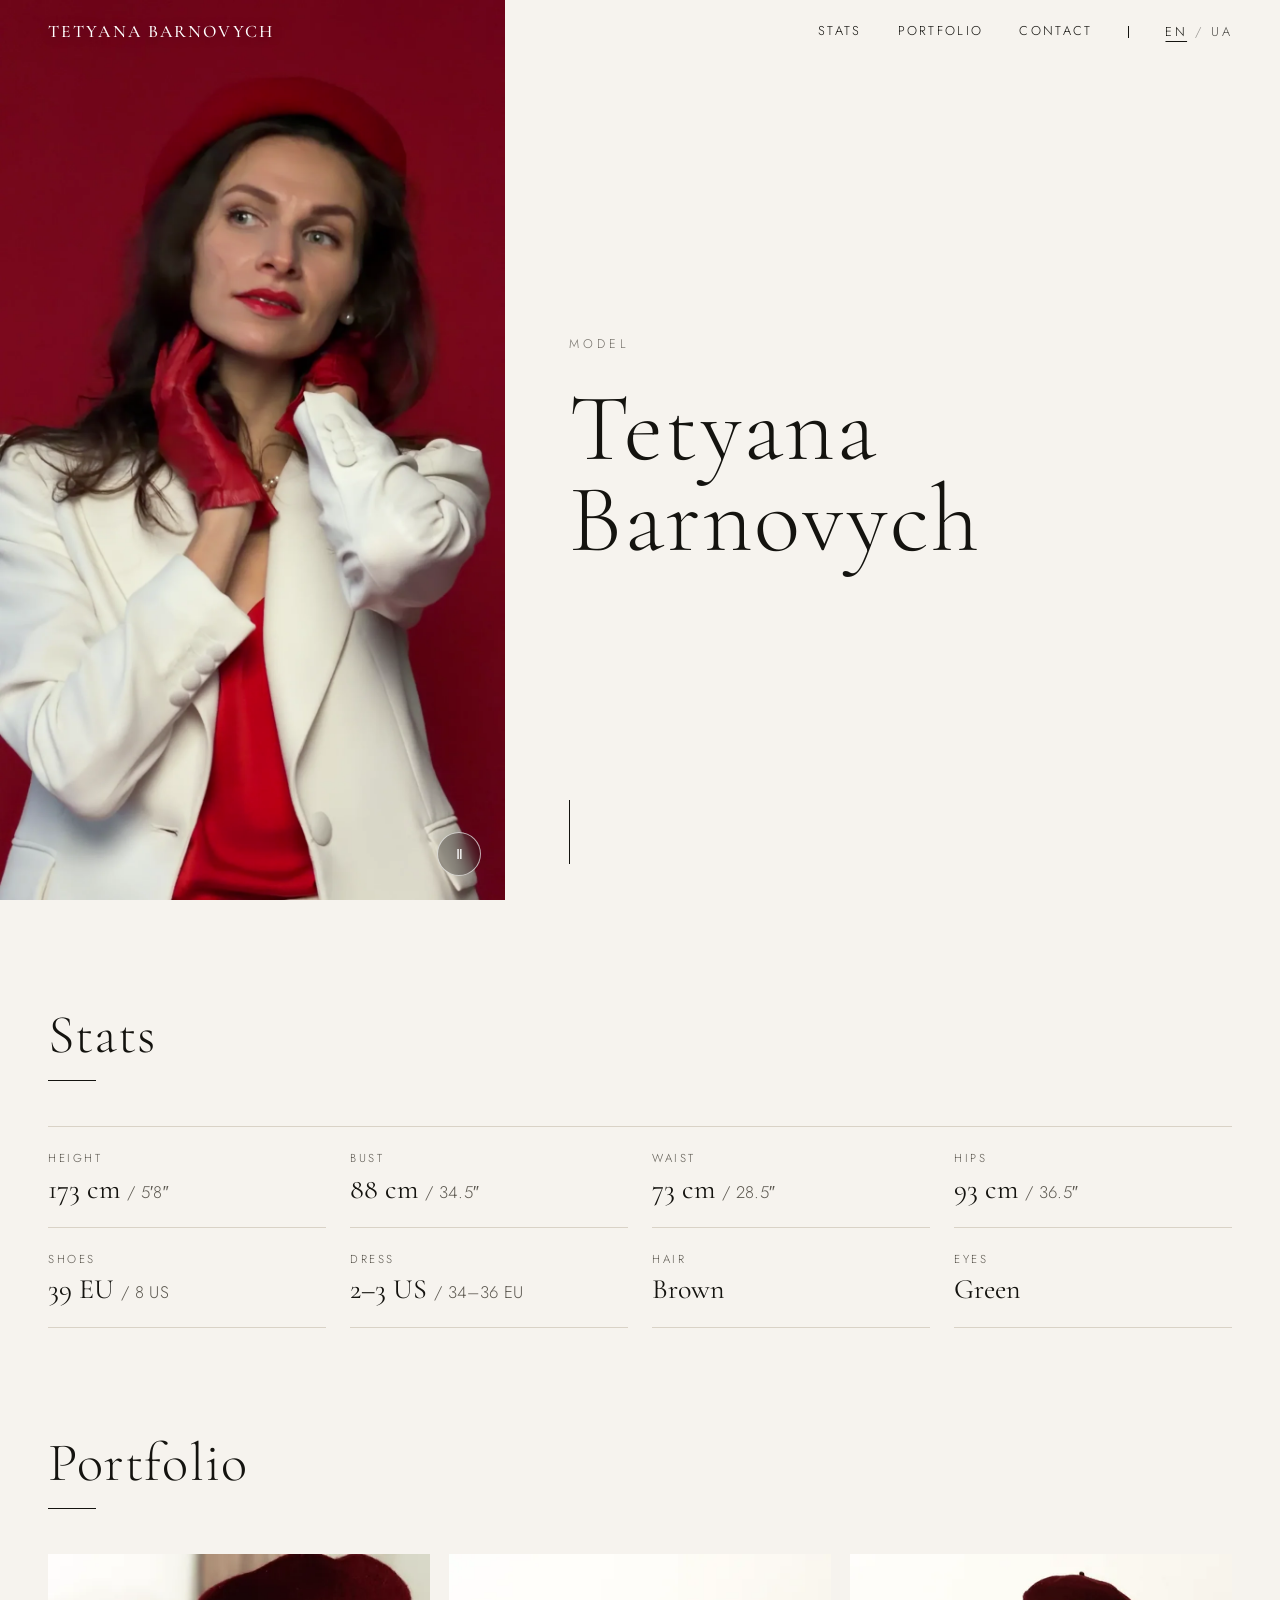
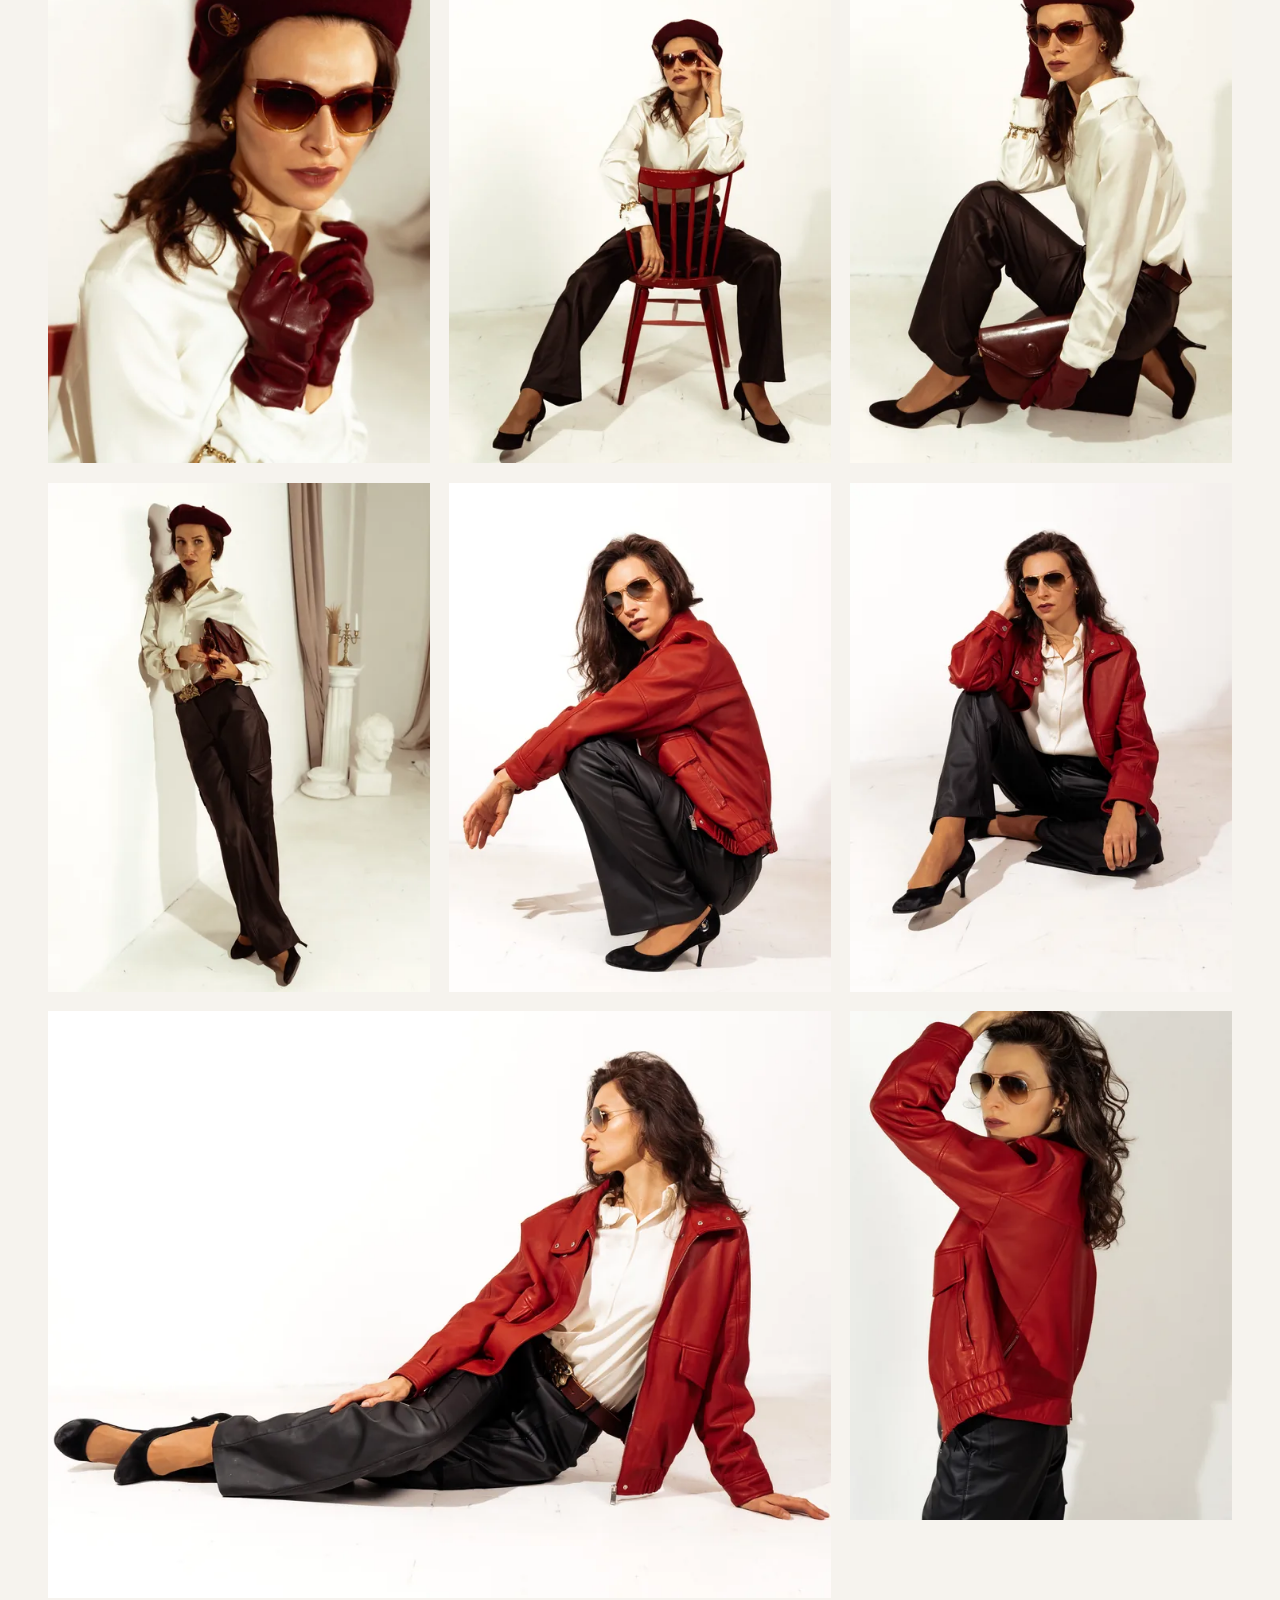
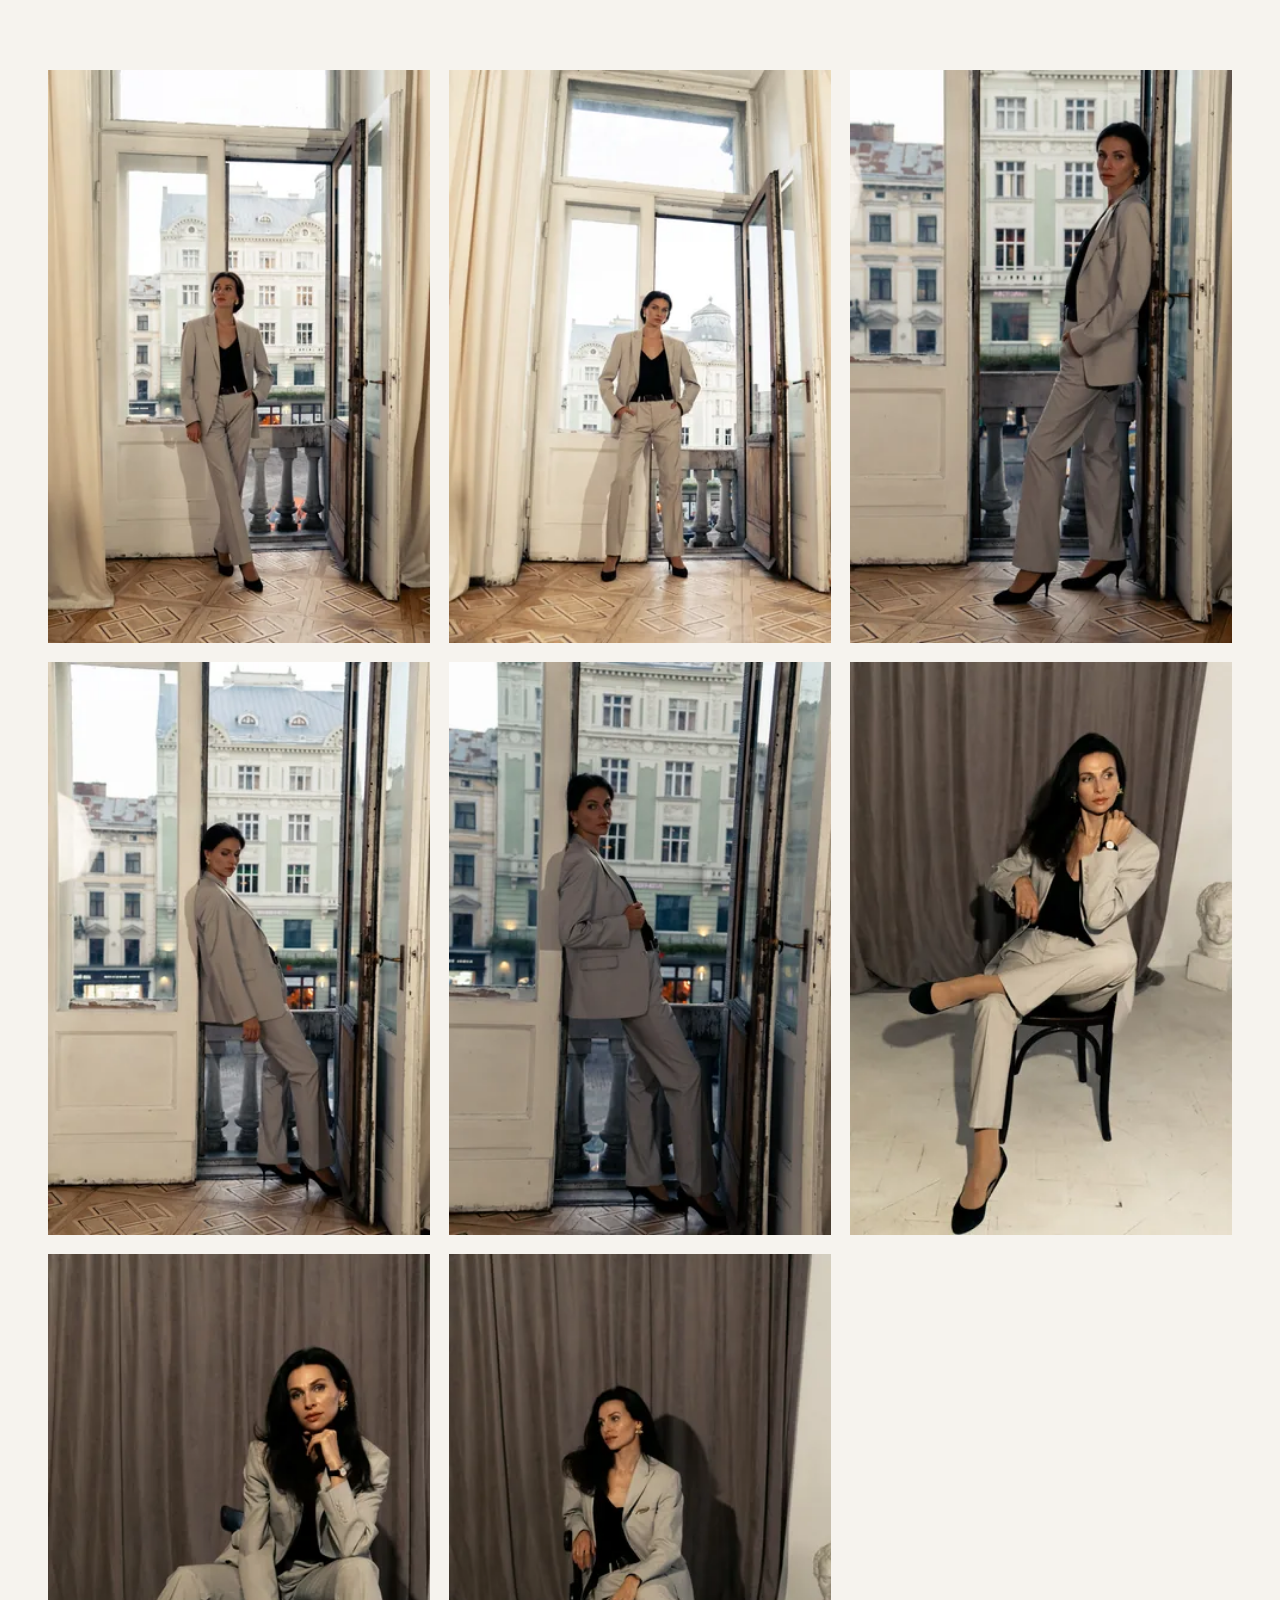
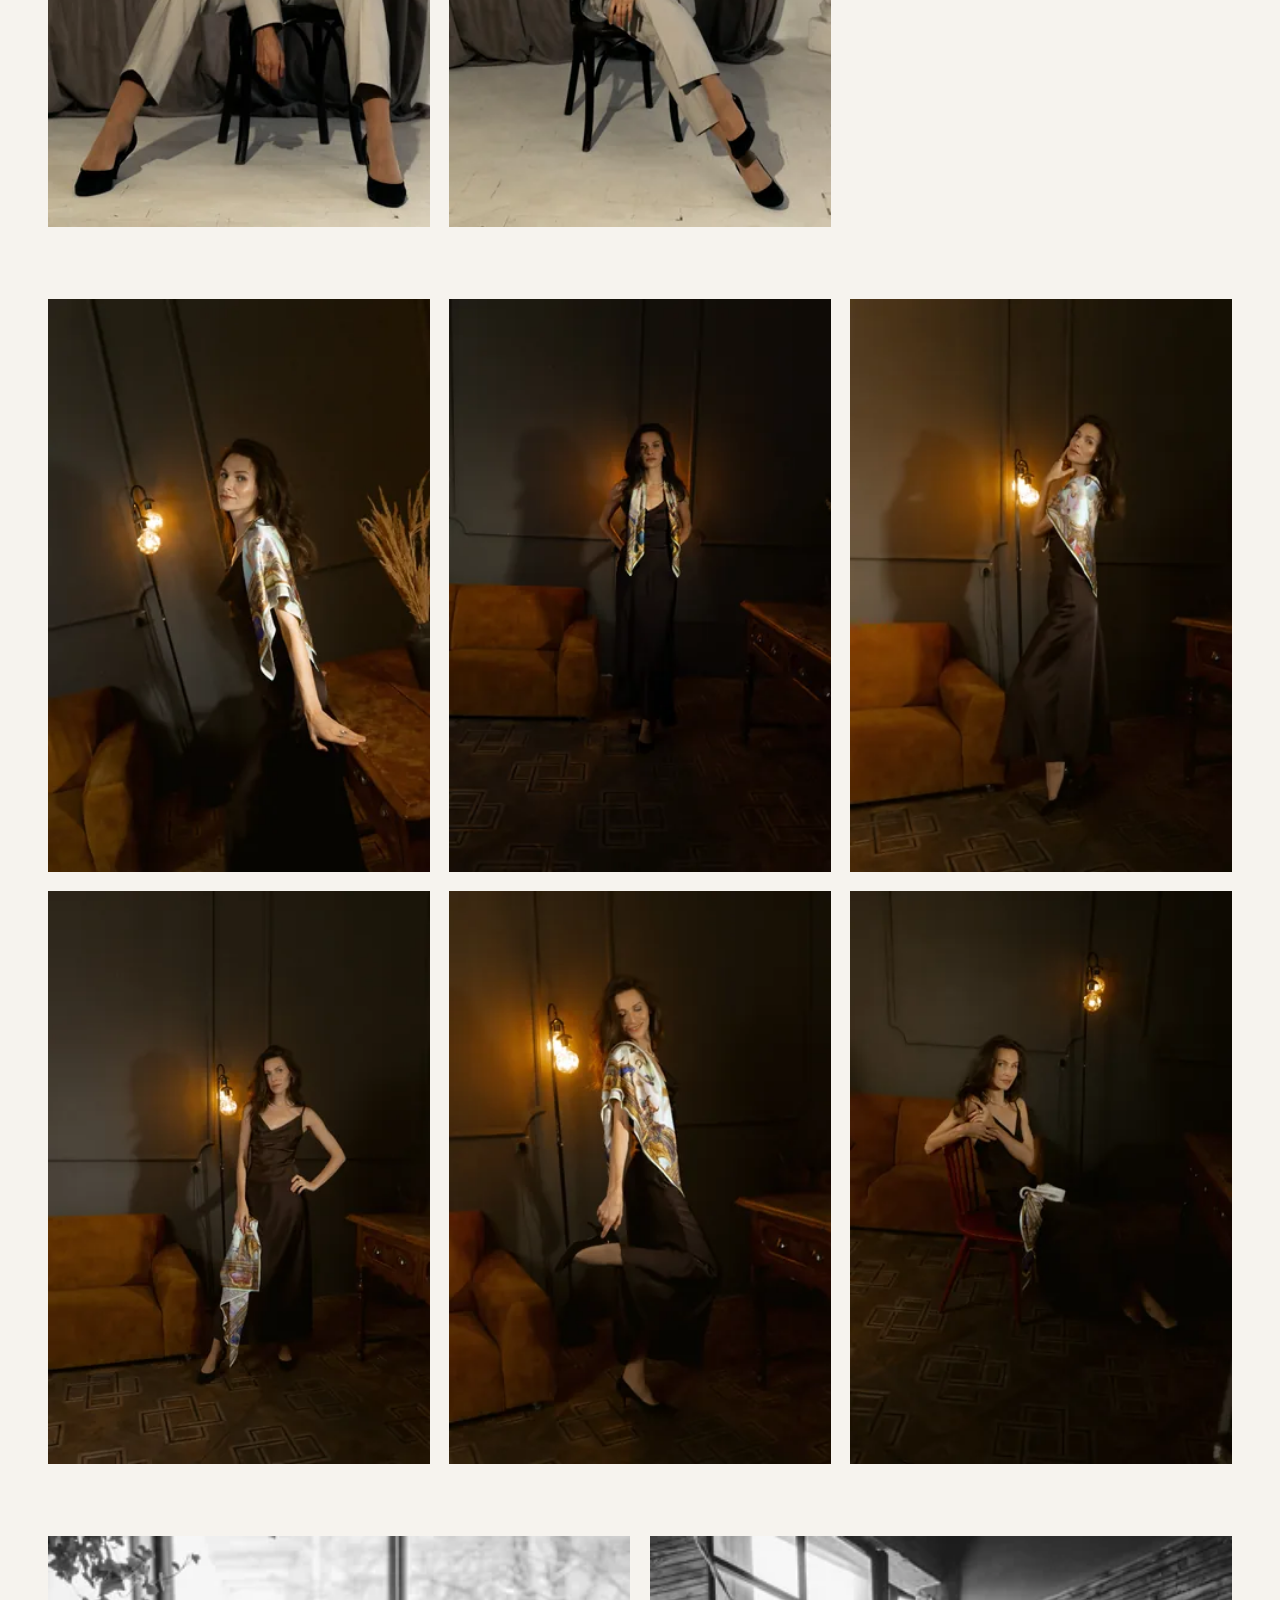
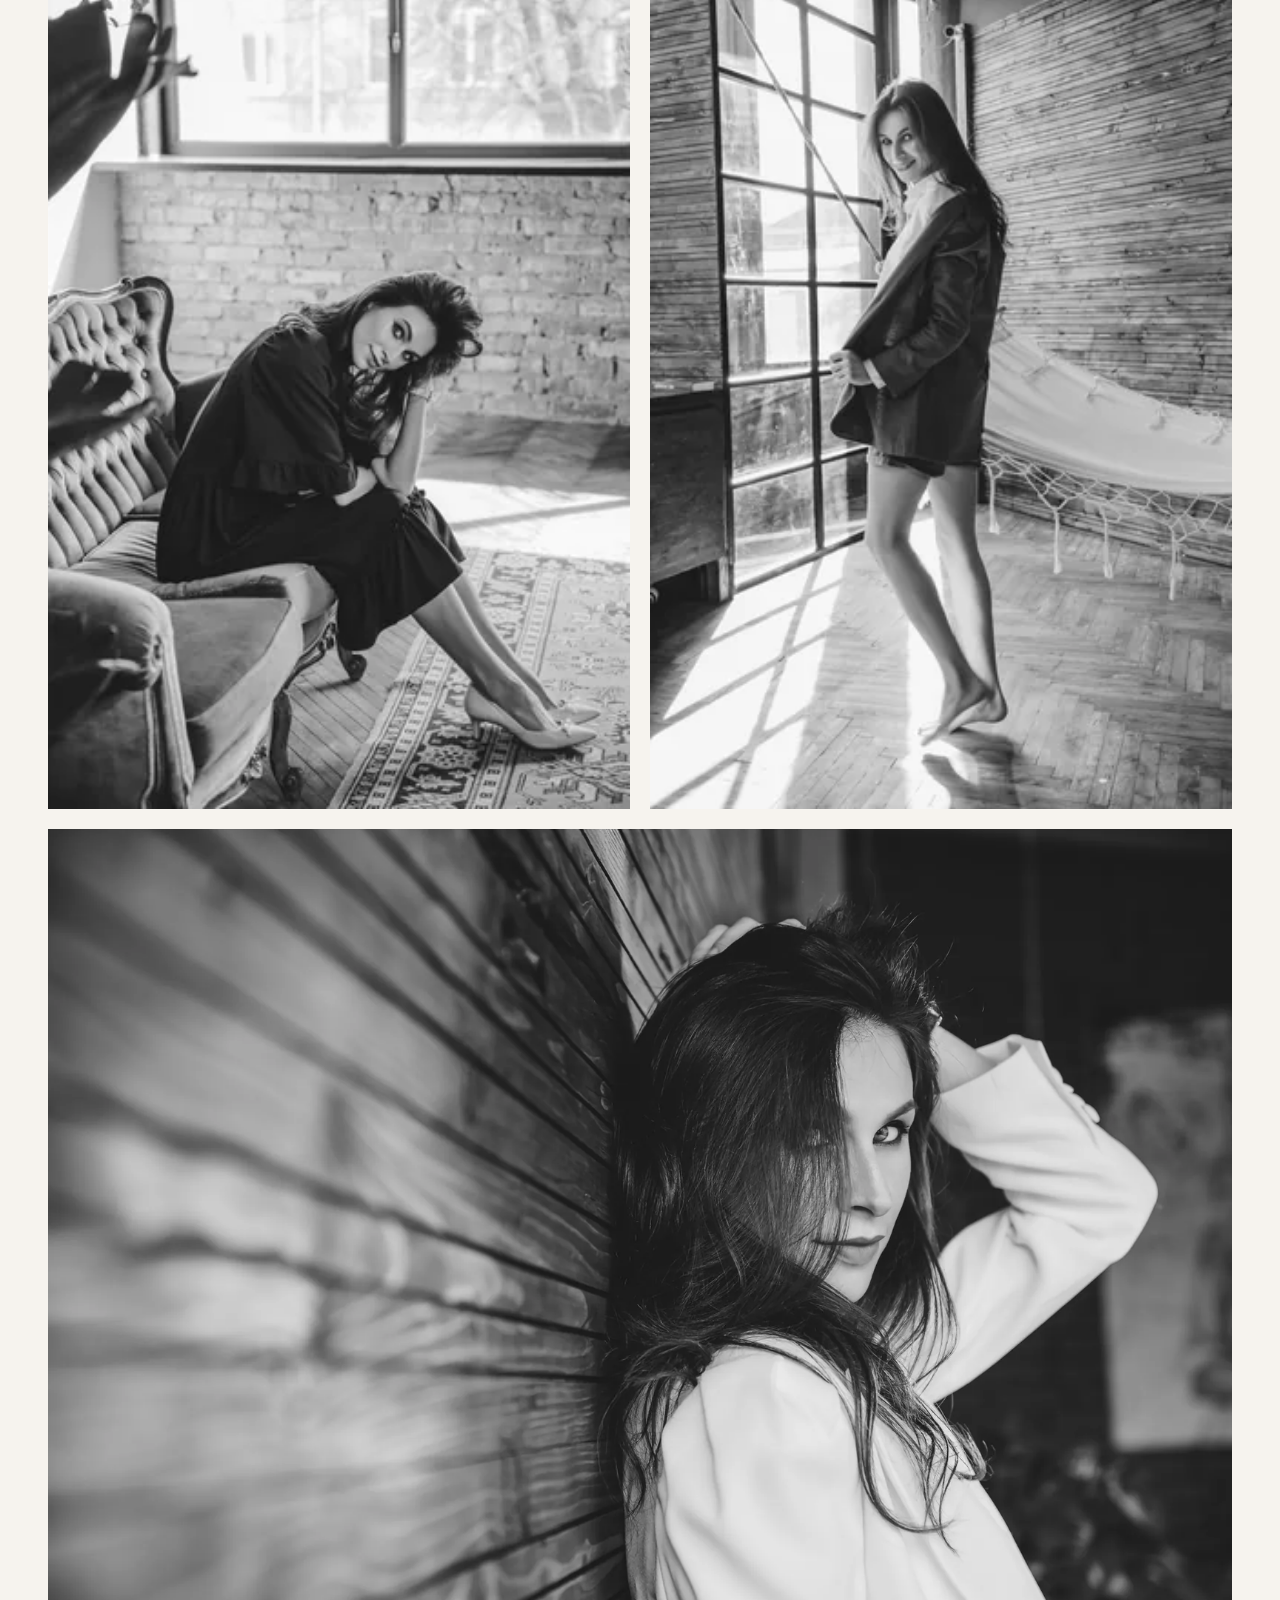
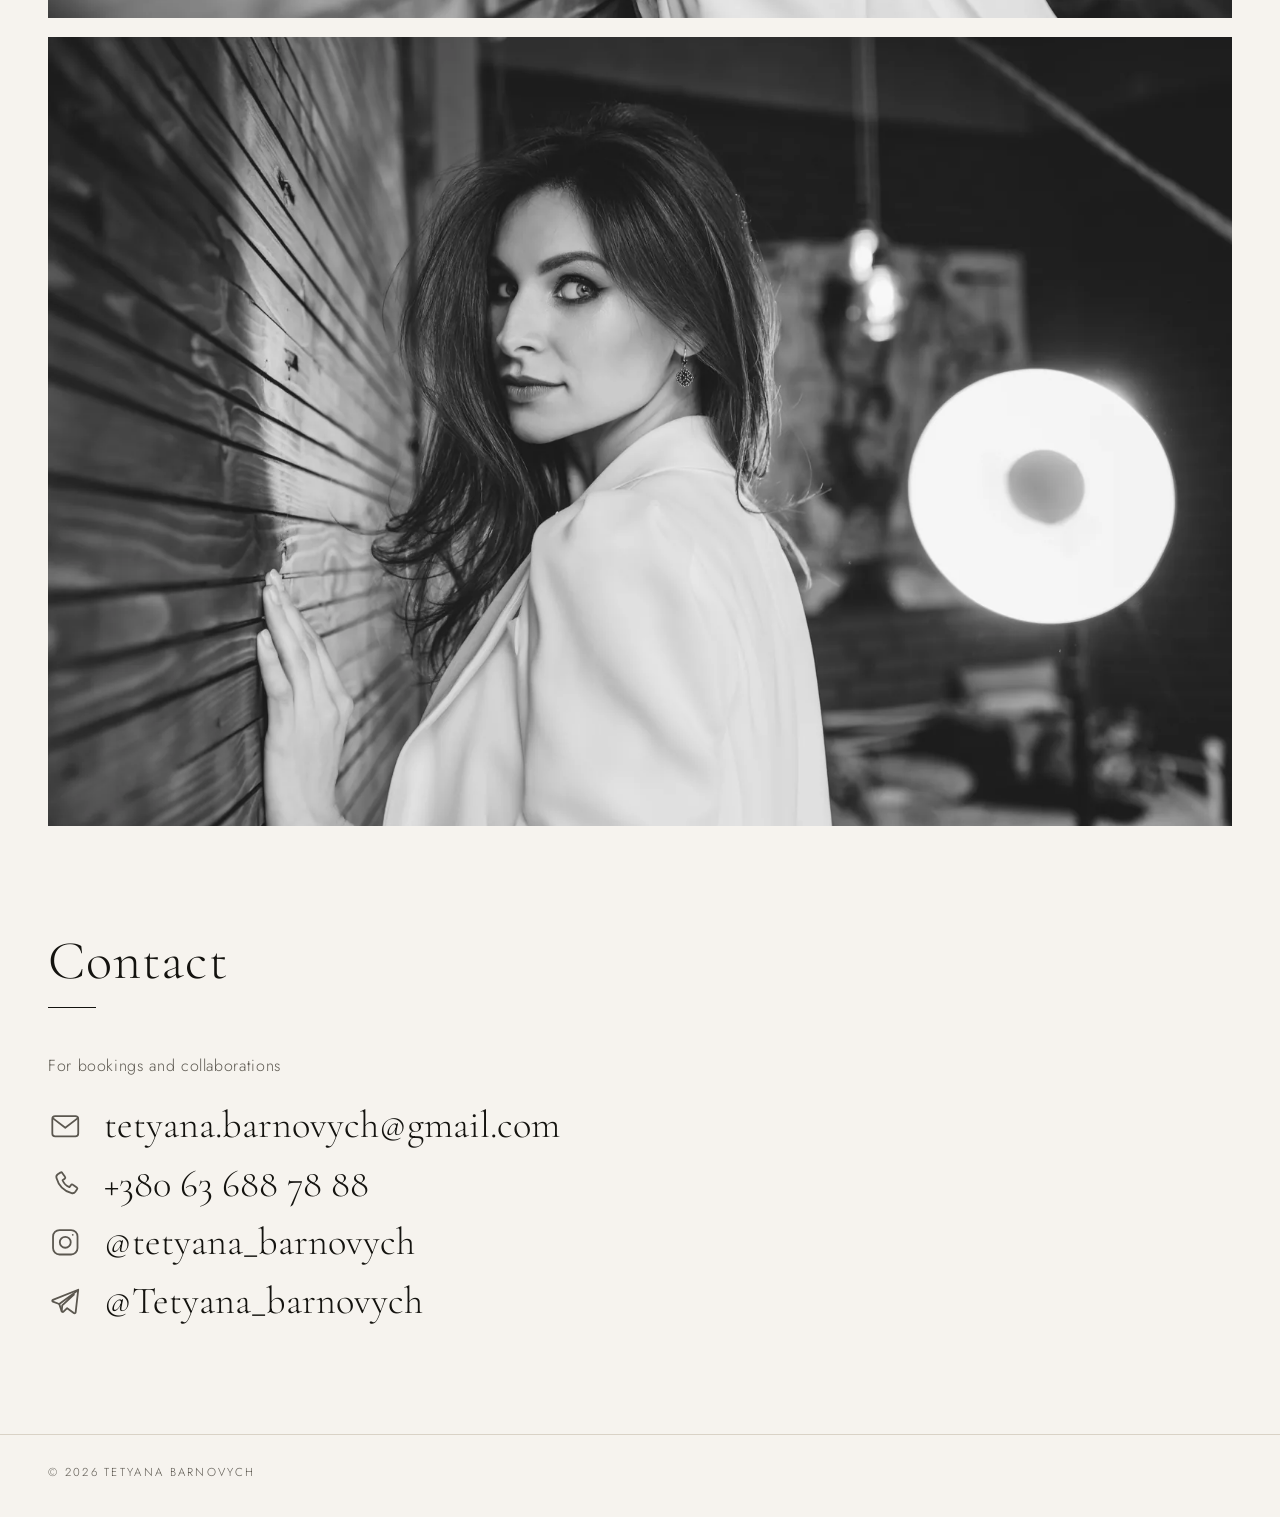
==== commit 293047e3: "Remove requested portfolio photo" ====
--- a/site/index.html
+++ b/site/index.html
@@ -95,7 +95,6 @@
       <a class="gallery__item" href="img/s1-05-1600.webp" data-w="3424" data-h="5136"><img loading="lazy" src="img/s1-05-480.webp" srcset="img/s1-05-480.webp 480w, img/s1-05-960.webp 960w, img/s1-05-1600.webp 1600w" sizes="(min-width: 900px) 33vw, (min-width: 600px) 50vw, 100vw" alt="Tetyana Barnovych, editorial shoot" width="3424" height="5136"></a>
       <a class="gallery__item" href="img/s1-06-1600.webp" data-w="4000" data-h="6000"><img loading="lazy" src="img/s1-06-480.webp" srcset="img/s1-06-480.webp 480w, img/s1-06-960.webp 960w, img/s1-06-1600.webp 1600w" sizes="(min-width: 900px) 33vw, (min-width: 600px) 50vw, 100vw" alt="Tetyana Barnovych, editorial shoot" width="4000" height="6000"></a>
       <a class="gallery__item" href="img/s1-07-1600.webp" data-w="4000" data-h="6000"><img loading="lazy" src="img/s1-07-480.webp" srcset="img/s1-07-480.webp 480w, img/s1-07-960.webp 960w, img/s1-07-1600.webp 1600w" sizes="(min-width: 900px) 33vw, (min-width: 600px) 50vw, 100vw" alt="Tetyana Barnovych, editorial shoot" width="4000" height="6000"></a>
-      <a class="gallery__item" href="img/s1-08-1600.webp" data-w="4000" data-h="6000"><img loading="lazy" src="img/s1-08-480.webp" srcset="img/s1-08-480.webp 480w, img/s1-08-960.webp 960w, img/s1-08-1600.webp 1600w" sizes="(min-width: 900px) 33vw, (min-width: 600px) 50vw, 100vw" alt="Tetyana Barnovych, editorial shoot" width="4000" height="6000"></a>
       <a class="gallery__item" href="img/s1-09-1600.webp" data-w="4000" data-h="6000"><img loading="lazy" src="img/s1-09-480.webp" srcset="img/s1-09-480.webp 480w, img/s1-09-960.webp 960w, img/s1-09-1600.webp 1600w" sizes="(min-width: 900px) 33vw, (min-width: 600px) 50vw, 100vw" alt="Tetyana Barnovych, editorial shoot" width="4000" height="6000"></a>
       <a class="gallery__item" href="img/s1-10-1600.webp" data-w="4000" data-h="6000"><img loading="lazy" src="img/s1-10-480.webp" srcset="img/s1-10-480.webp 480w, img/s1-10-960.webp 960w, img/s1-10-1600.webp 1600w" sizes="(min-width: 900px) 33vw, (min-width: 600px) 50vw, 100vw" alt="Tetyana Barnovych, editorial shoot" width="4000" height="6000"></a>
     </div>
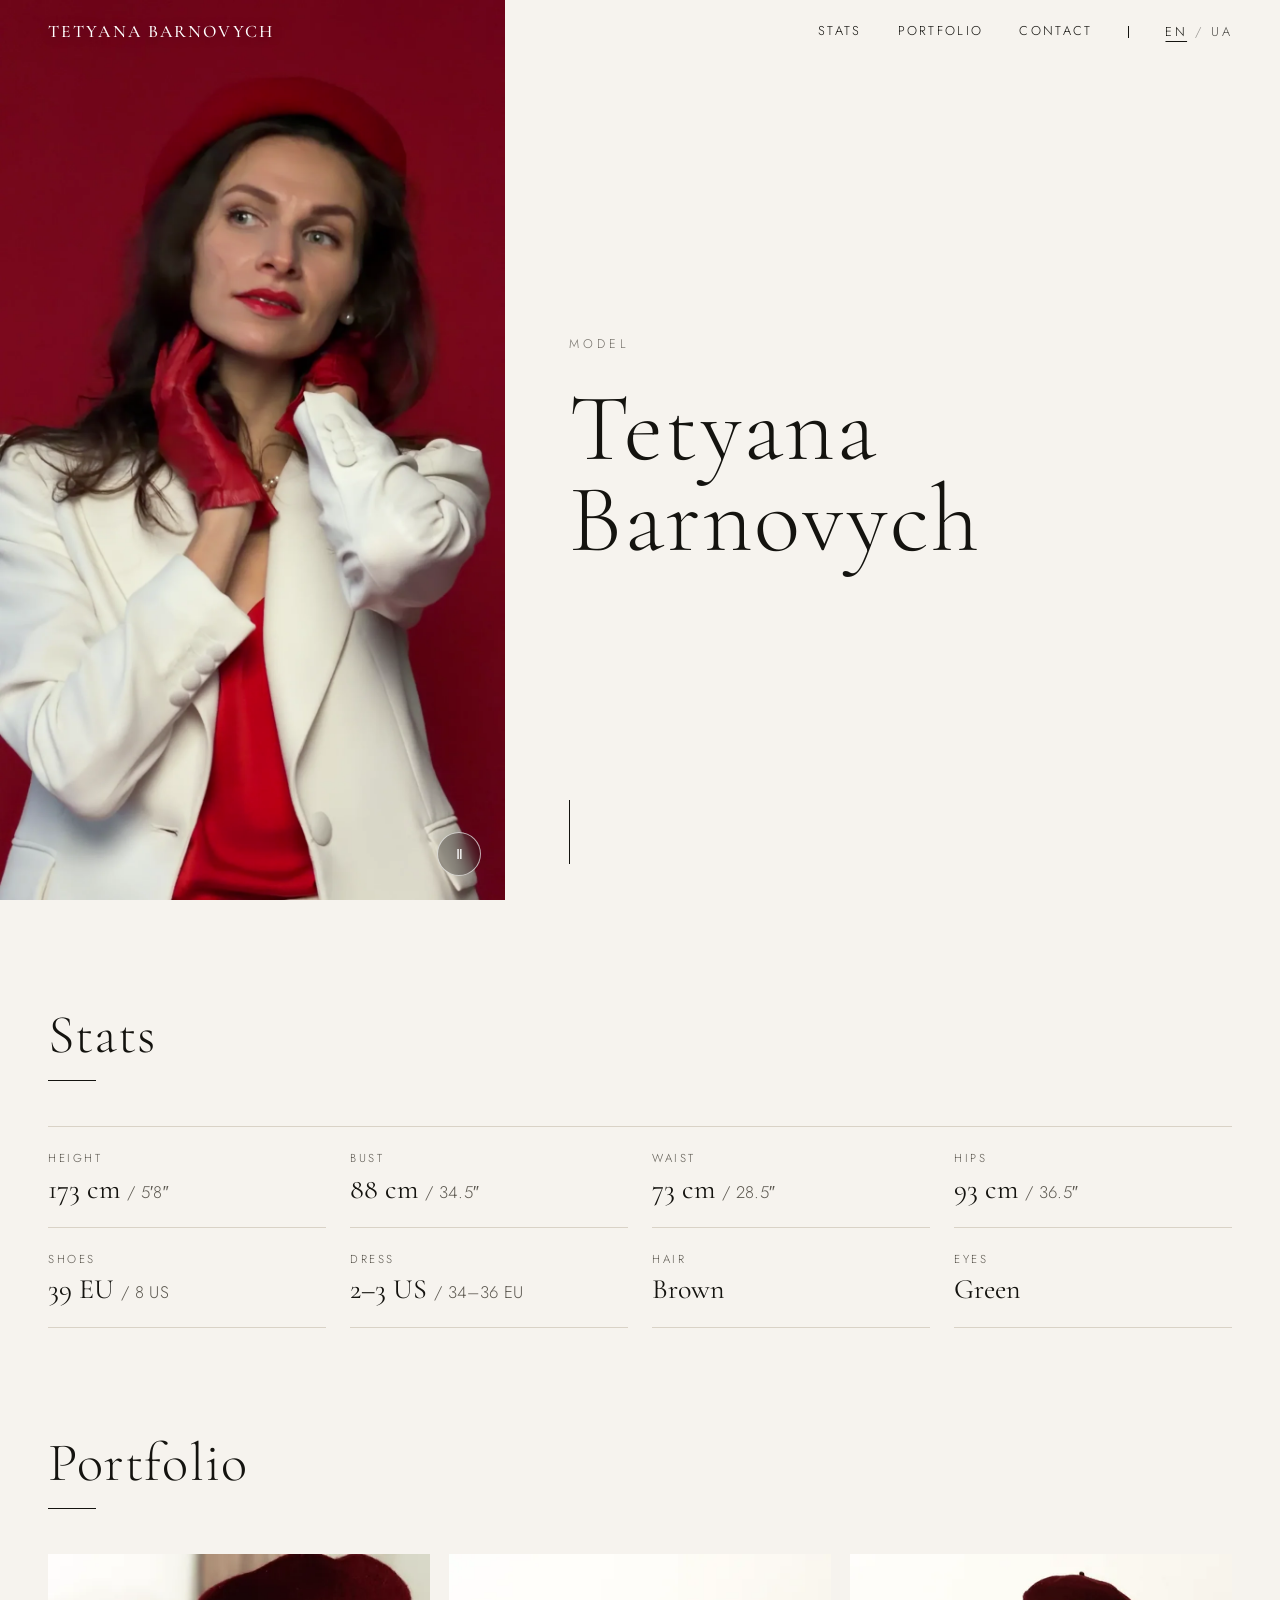
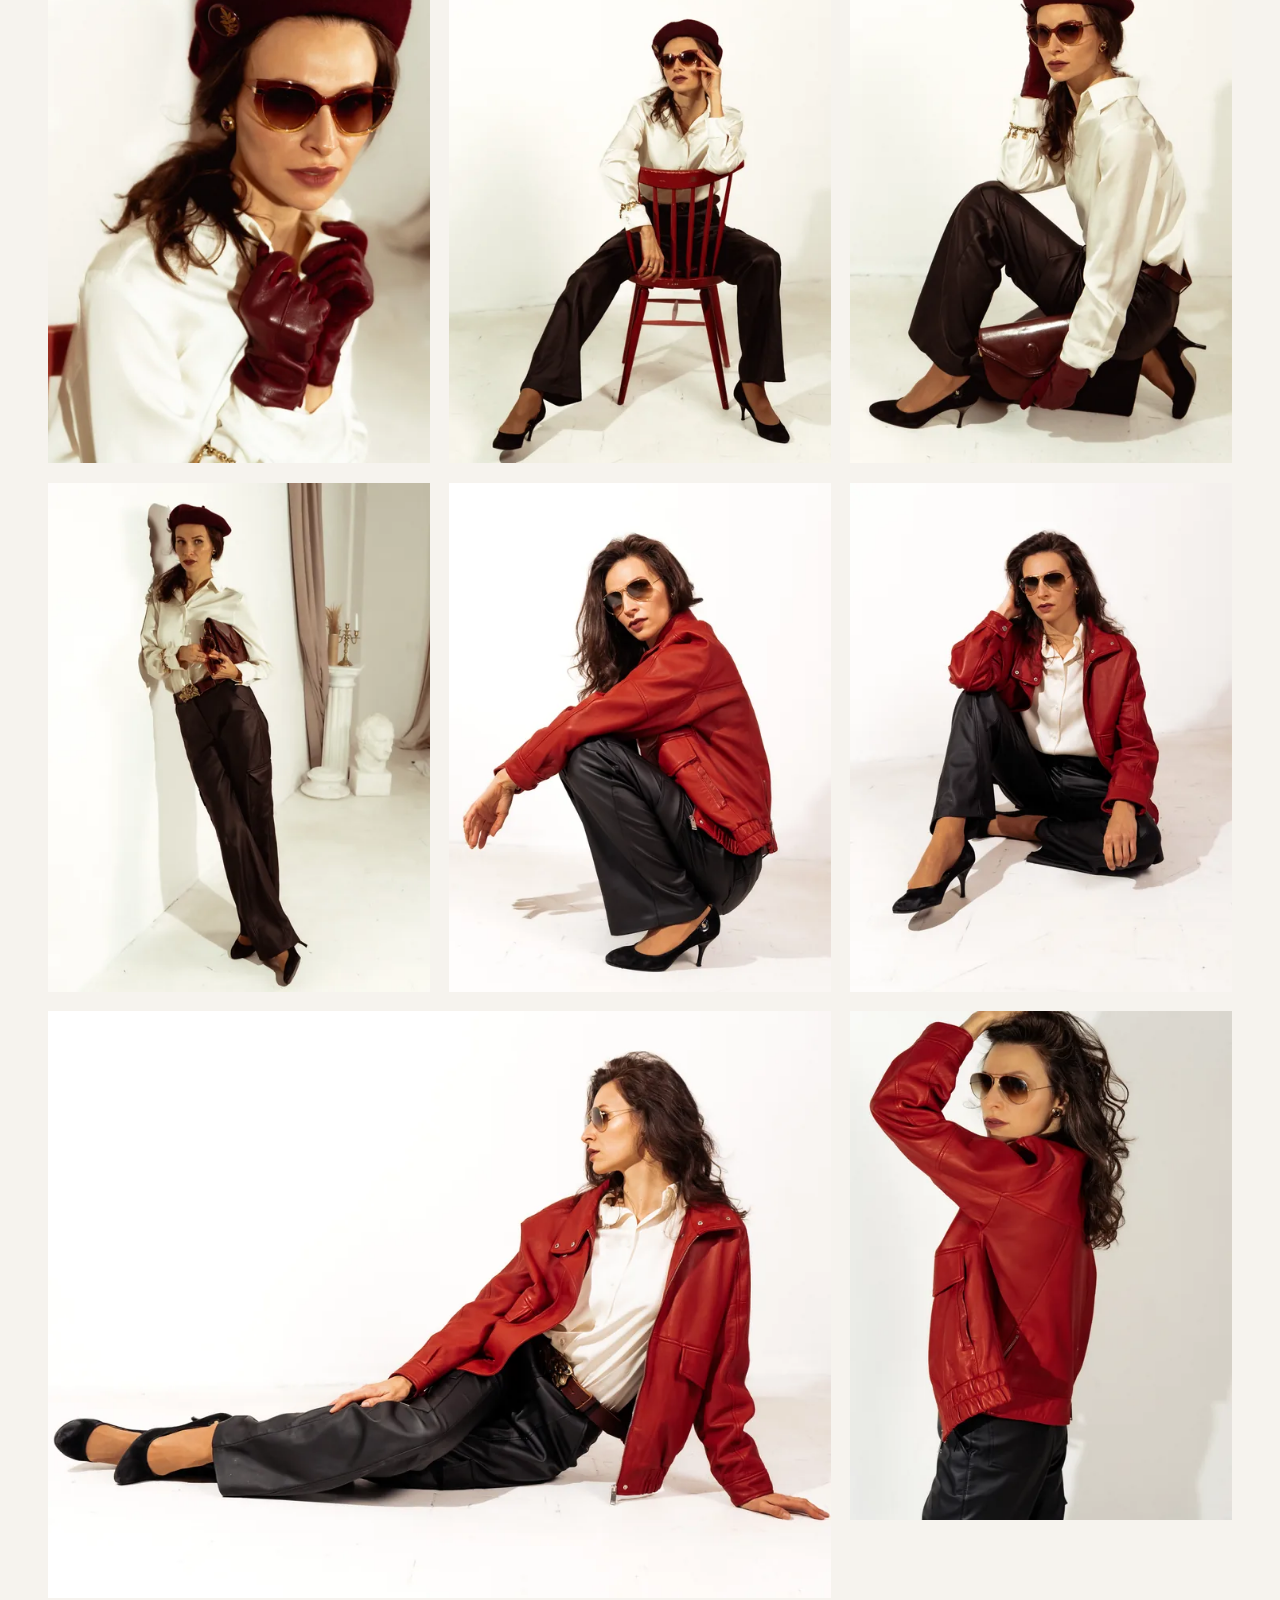
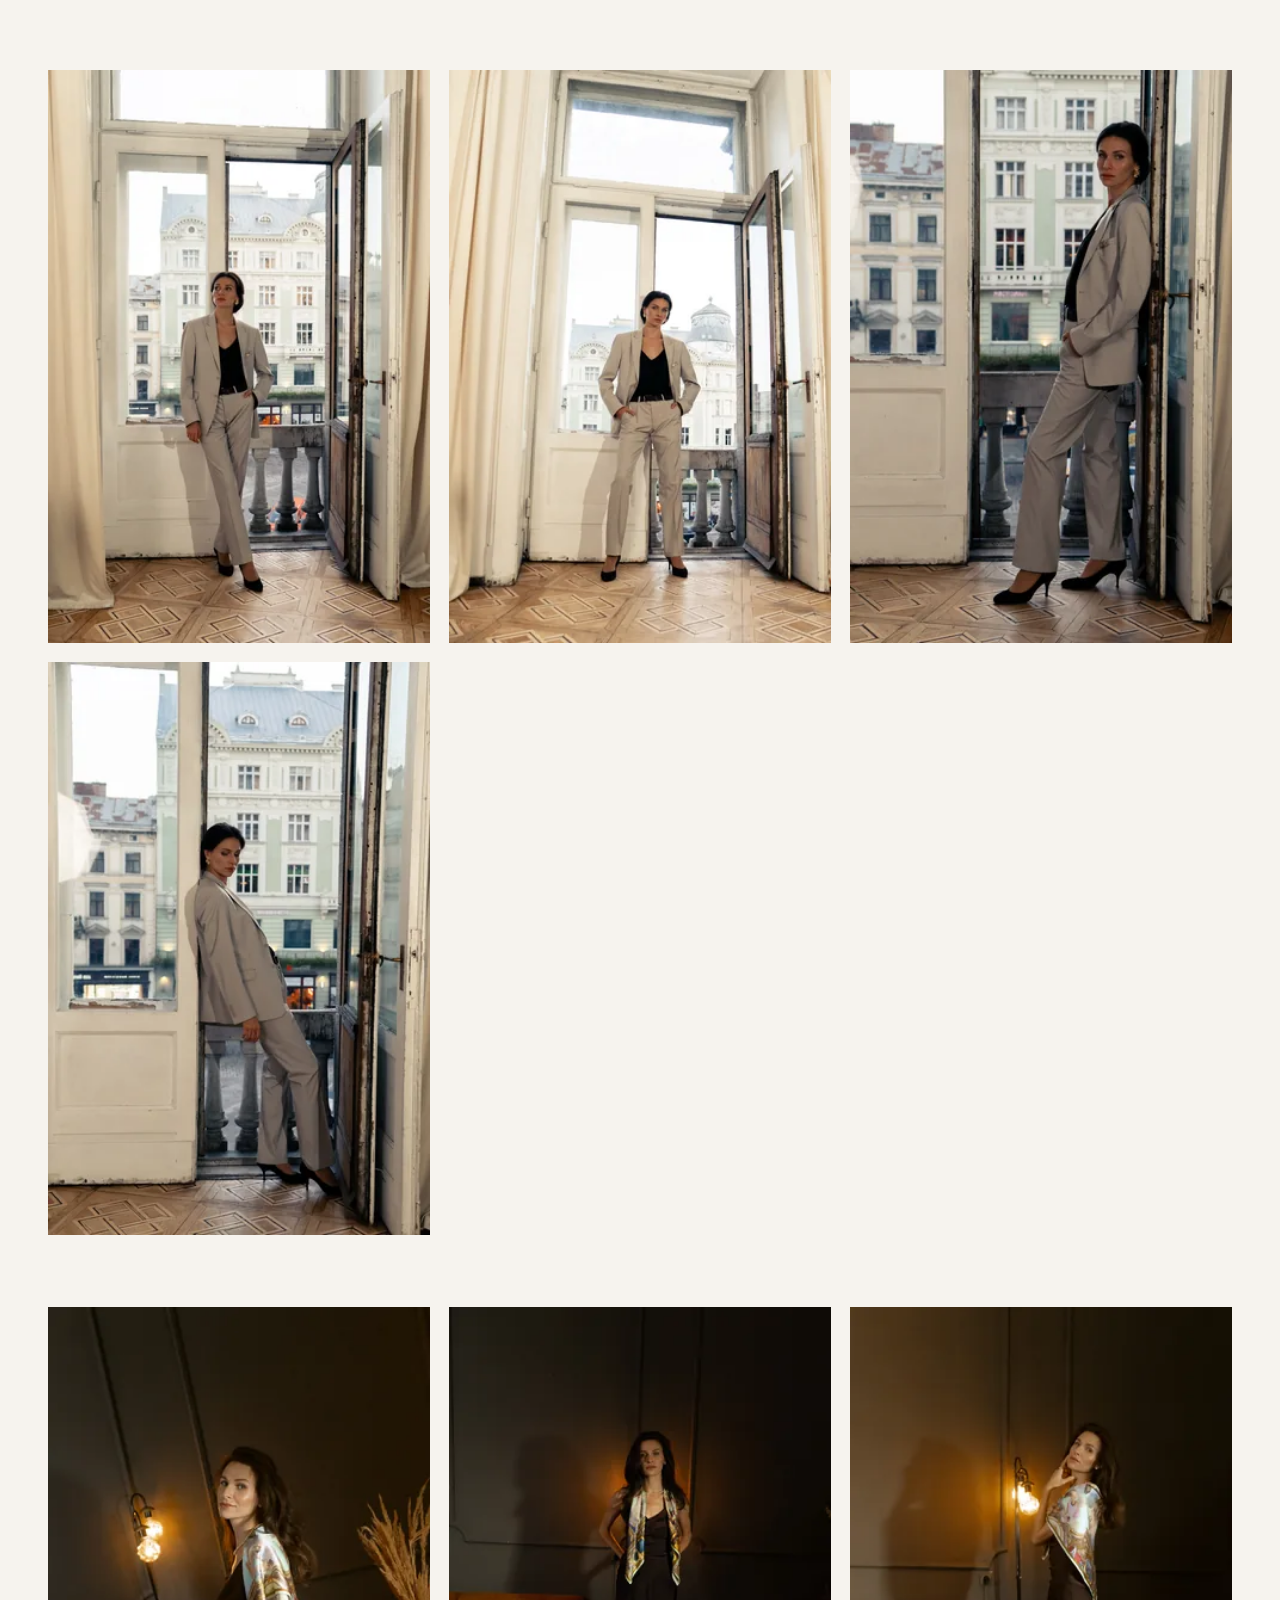
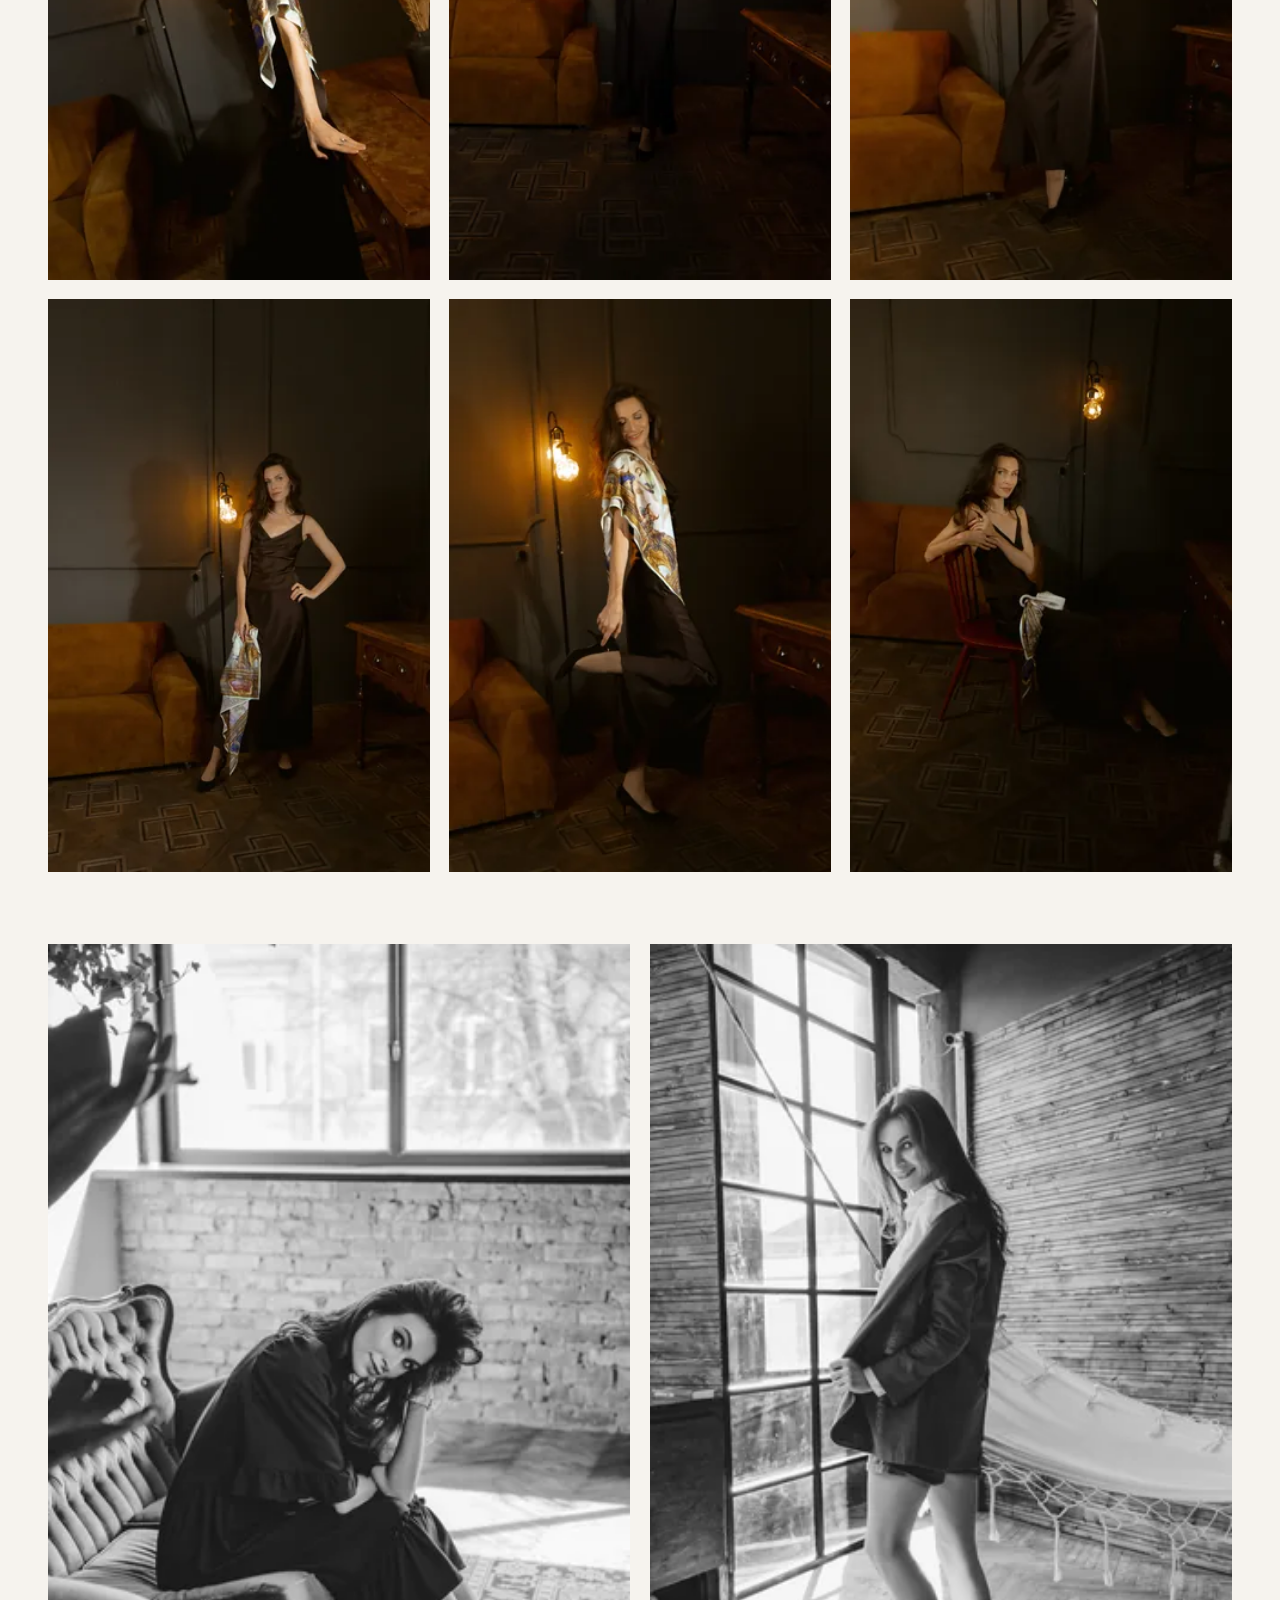
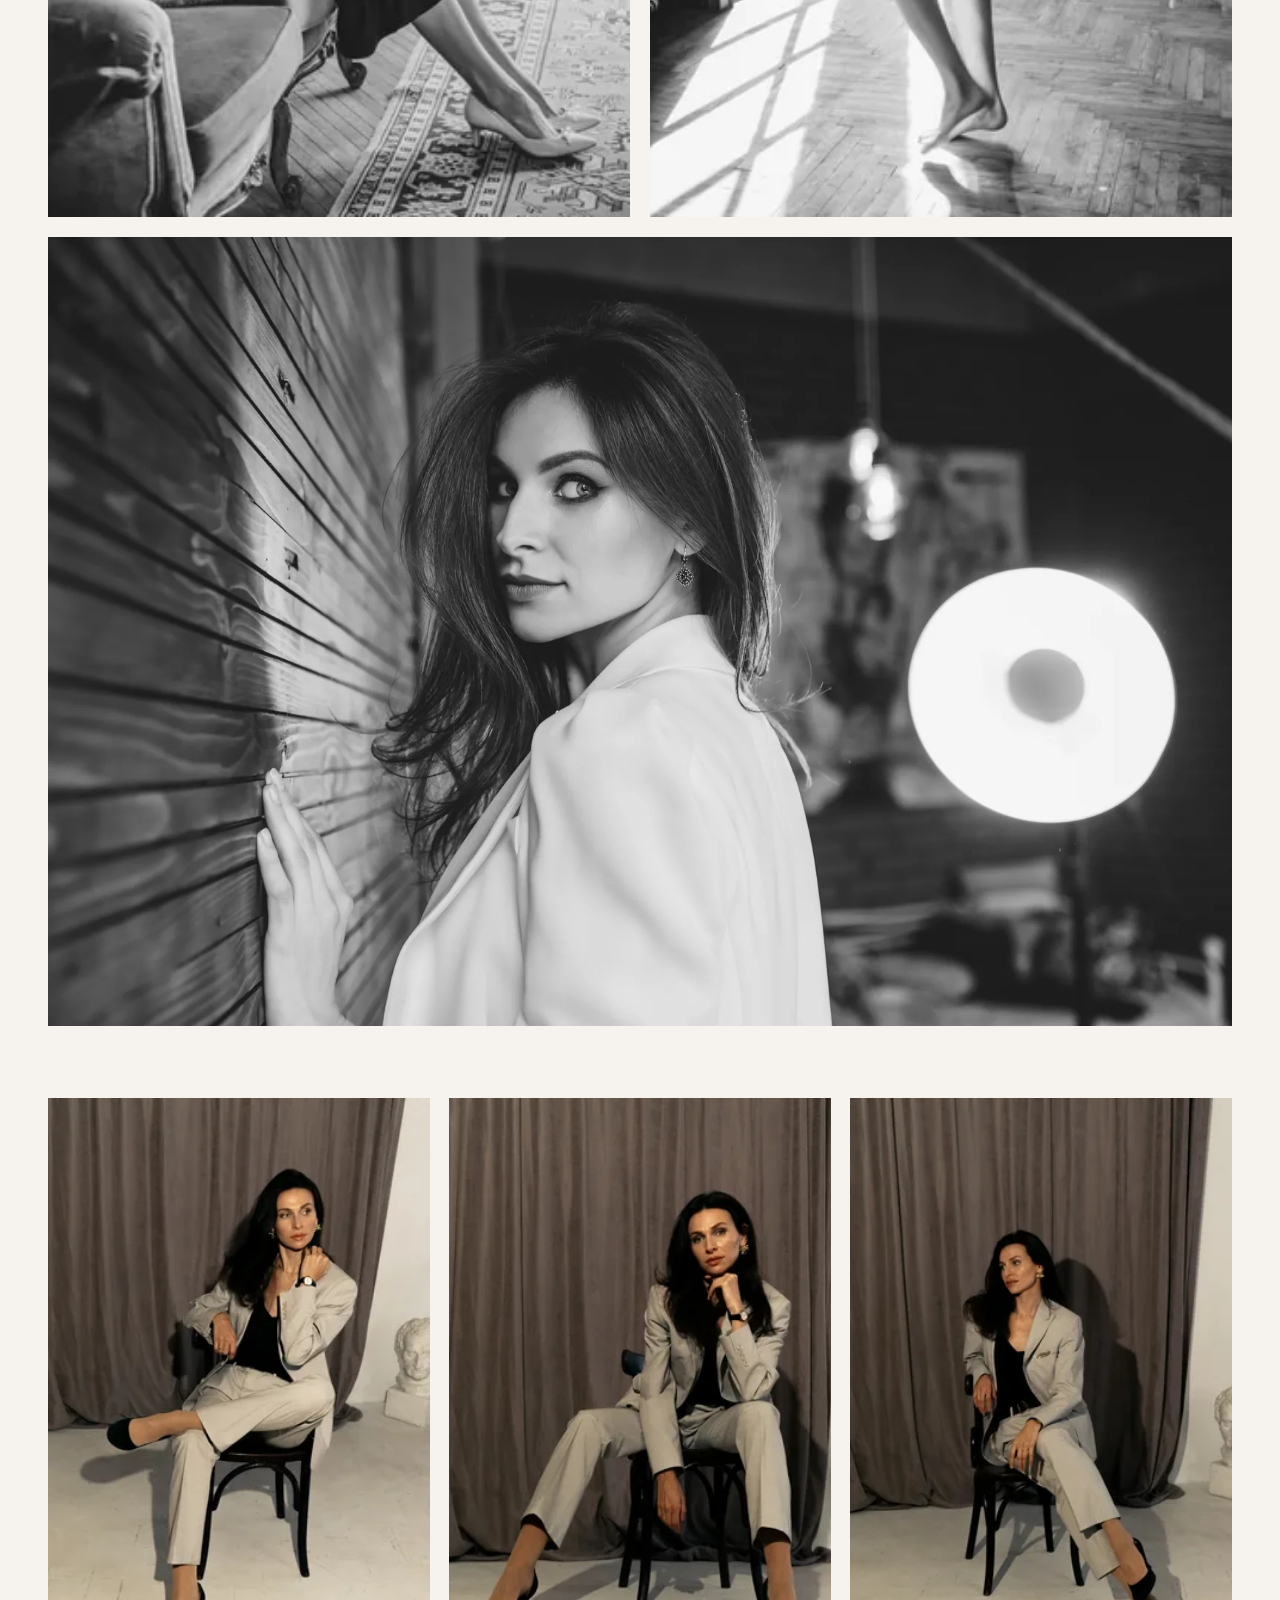
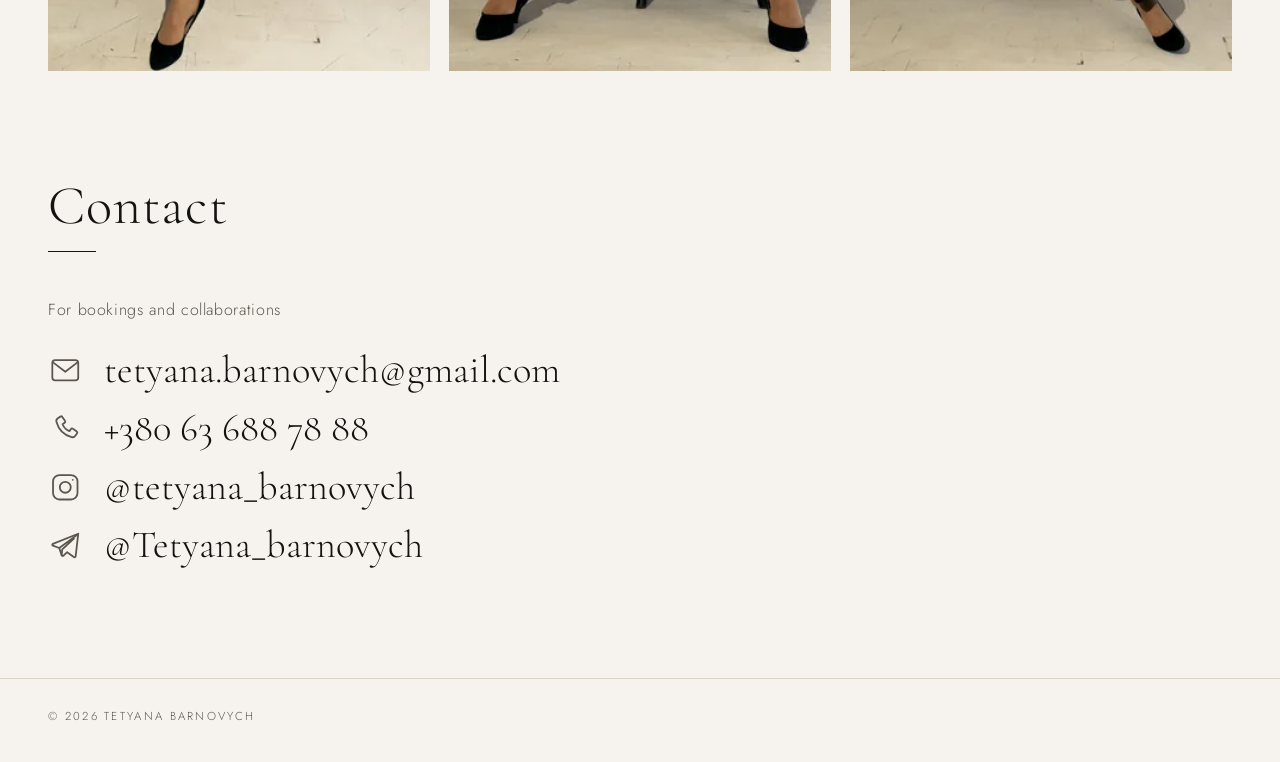
==== commit 7e65f3ea: "Remove two portfolio photos and move editorial photos to the end" ====
--- a/site/index.html
+++ b/site/index.html
@@ -93,10 +93,6 @@
       <a class="gallery__item" href="img/s1-03-1600.webp" data-w="4000" data-h="6000"><img loading="lazy" src="img/s1-03-480.webp" srcset="img/s1-03-480.webp 480w, img/s1-03-960.webp 960w, img/s1-03-1600.webp 1600w" sizes="(min-width: 900px) 33vw, (min-width: 600px) 50vw, 100vw" alt="Tetyana Barnovych, editorial shoot" width="4000" height="6000"></a>
       <a class="gallery__item" href="img/s1-04-1600.webp" data-w="4000" data-h="6000"><img loading="lazy" src="img/s1-04-480.webp" srcset="img/s1-04-480.webp 480w, img/s1-04-960.webp 960w, img/s1-04-1600.webp 1600w" sizes="(min-width: 900px) 33vw, (min-width: 600px) 50vw, 100vw" alt="Tetyana Barnovych, editorial shoot" width="4000" height="6000"></a>
       <a class="gallery__item" href="img/s1-05-1600.webp" data-w="3424" data-h="5136"><img loading="lazy" src="img/s1-05-480.webp" srcset="img/s1-05-480.webp 480w, img/s1-05-960.webp 960w, img/s1-05-1600.webp 1600w" sizes="(min-width: 900px) 33vw, (min-width: 600px) 50vw, 100vw" alt="Tetyana Barnovych, editorial shoot" width="3424" height="5136"></a>
-      <a class="gallery__item" href="img/s1-06-1600.webp" data-w="4000" data-h="6000"><img loading="lazy" src="img/s1-06-480.webp" srcset="img/s1-06-480.webp 480w, img/s1-06-960.webp 960w, img/s1-06-1600.webp 1600w" sizes="(min-width: 900px) 33vw, (min-width: 600px) 50vw, 100vw" alt="Tetyana Barnovych, editorial shoot" width="4000" height="6000"></a>
-      <a class="gallery__item" href="img/s1-07-1600.webp" data-w="4000" data-h="6000"><img loading="lazy" src="img/s1-07-480.webp" srcset="img/s1-07-480.webp 480w, img/s1-07-960.webp 960w, img/s1-07-1600.webp 1600w" sizes="(min-width: 900px) 33vw, (min-width: 600px) 50vw, 100vw" alt="Tetyana Barnovych, editorial shoot" width="4000" height="6000"></a>
-      <a class="gallery__item" href="img/s1-09-1600.webp" data-w="4000" data-h="6000"><img loading="lazy" src="img/s1-09-480.webp" srcset="img/s1-09-480.webp 480w, img/s1-09-960.webp 960w, img/s1-09-1600.webp 1600w" sizes="(min-width: 900px) 33vw, (min-width: 600px) 50vw, 100vw" alt="Tetyana Barnovych, editorial shoot" width="4000" height="6000"></a>
-      <a class="gallery__item" href="img/s1-10-1600.webp" data-w="4000" data-h="6000"><img loading="lazy" src="img/s1-10-480.webp" srcset="img/s1-10-480.webp 480w, img/s1-10-960.webp 960w, img/s1-10-1600.webp 1600w" sizes="(min-width: 900px) 33vw, (min-width: 600px) 50vw, 100vw" alt="Tetyana Barnovych, editorial shoot" width="4000" height="6000"></a>
     </div>
 
     <div class="gallery" data-shoot="2" id="shoot-2">
@@ -111,8 +107,13 @@
     <div class="gallery gallery--two" data-shoot="3" id="shoot-3">
       <a class="gallery__item" href="img/s3-01-1600.webp" data-w="5341" data-h="8000"><img loading="lazy" src="img/s3-01-480.webp" srcset="img/s3-01-480.webp 480w, img/s3-01-960.webp 960w, img/s3-01-1600.webp 1600w" sizes="(min-width: 900px) 33vw, (min-width: 600px) 50vw, 100vw" alt="Tetyana Barnovych, black and white shoot" width="5341" height="8000"></a>
       <a class="gallery__item" href="img/s3-04-1600.webp" data-w="5341" data-h="8000"><img loading="lazy" src="img/s3-04-480.webp" srcset="img/s3-04-480.webp 480w, img/s3-04-960.webp 960w, img/s3-04-1600.webp 1600w" sizes="(min-width: 900px) 33vw, (min-width: 600px) 50vw, 100vw" alt="Tetyana Barnovych, black and white shoot" width="5341" height="8000"></a>
-      <a class="gallery__item gallery__item--wide" href="img/s3-02-1600.webp" data-w="8000" data-h="5341"><img loading="lazy" src="img/s3-02-480.webp" srcset="img/s3-02-480.webp 480w, img/s3-02-960.webp 960w, img/s3-02-1600.webp 1600w" sizes="(min-width: 1280px) 1200px, 100vw" alt="Tetyana Barnovych, black and white shoot" width="8000" height="5341"></a>
       <a class="gallery__item gallery__item--wide" href="img/s3-03-1600.webp" data-w="8000" data-h="5341"><img loading="lazy" src="img/s3-03-480.webp" srcset="img/s3-03-480.webp 480w, img/s3-03-960.webp 960w, img/s3-03-1600.webp 1600w" sizes="(min-width: 1280px) 1200px, 100vw" alt="Tetyana Barnovych, black and white shoot" width="8000" height="5341"></a>
+    </div>
+
+    <div class="gallery" data-shoot="1" id="shoot-1-final">
+      <a class="gallery__item" href="img/s1-07-1600.webp" data-w="4000" data-h="6000"><img loading="lazy" src="img/s1-07-480.webp" srcset="img/s1-07-480.webp 480w, img/s1-07-960.webp 960w, img/s1-07-1600.webp 1600w" sizes="(min-width: 900px) 33vw, (min-width: 600px) 50vw, 100vw" alt="Tetyana Barnovych, editorial shoot" width="4000" height="6000"></a>
+      <a class="gallery__item" href="img/s1-09-1600.webp" data-w="4000" data-h="6000"><img loading="lazy" src="img/s1-09-480.webp" srcset="img/s1-09-480.webp 480w, img/s1-09-960.webp 960w, img/s1-09-1600.webp 1600w" sizes="(min-width: 900px) 33vw, (min-width: 600px) 50vw, 100vw" alt="Tetyana Barnovych, editorial shoot" width="4000" height="6000"></a>
+      <a class="gallery__item" href="img/s1-10-1600.webp" data-w="4000" data-h="6000"><img loading="lazy" src="img/s1-10-480.webp" srcset="img/s1-10-480.webp 480w, img/s1-10-960.webp 960w, img/s1-10-1600.webp 1600w" sizes="(min-width: 900px) 33vw, (min-width: 600px) 50vw, 100vw" alt="Tetyana Barnovych, editorial shoot" width="4000" height="6000"></a>
     </div>
   </section>
 
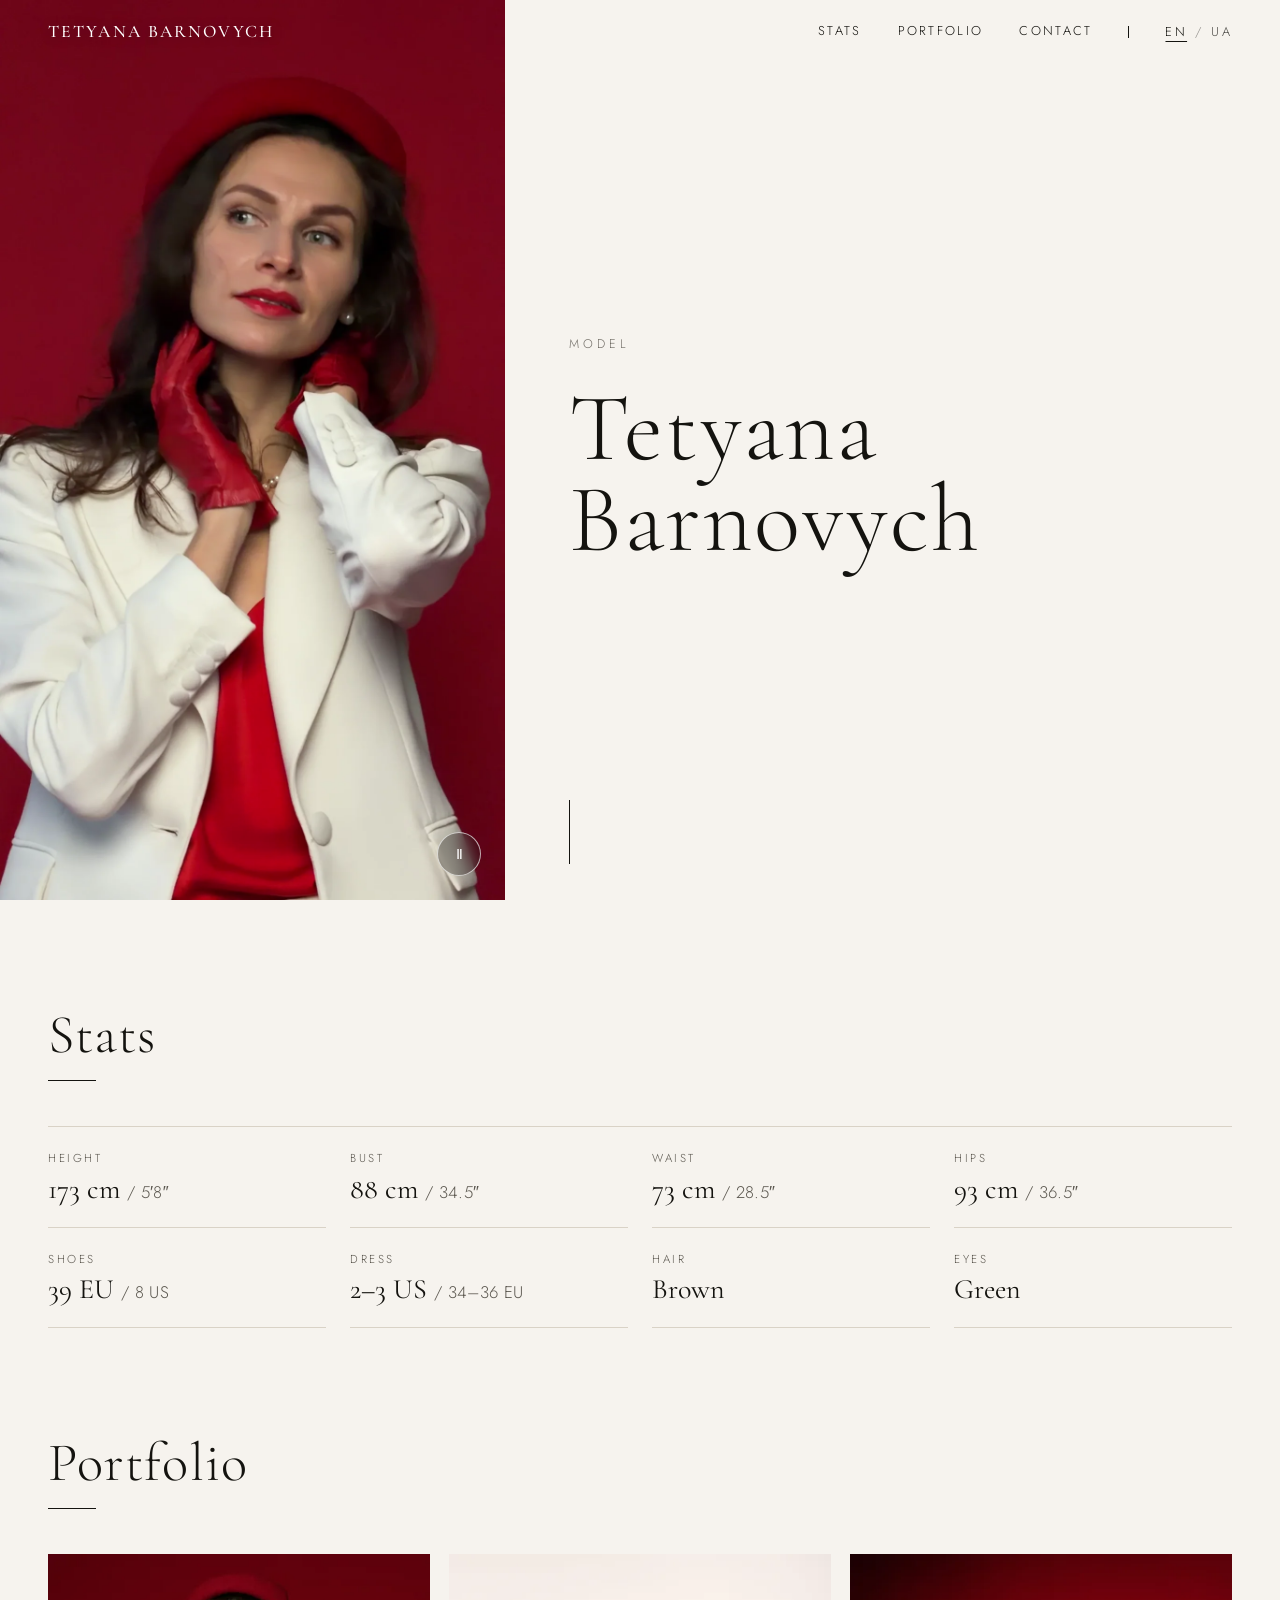
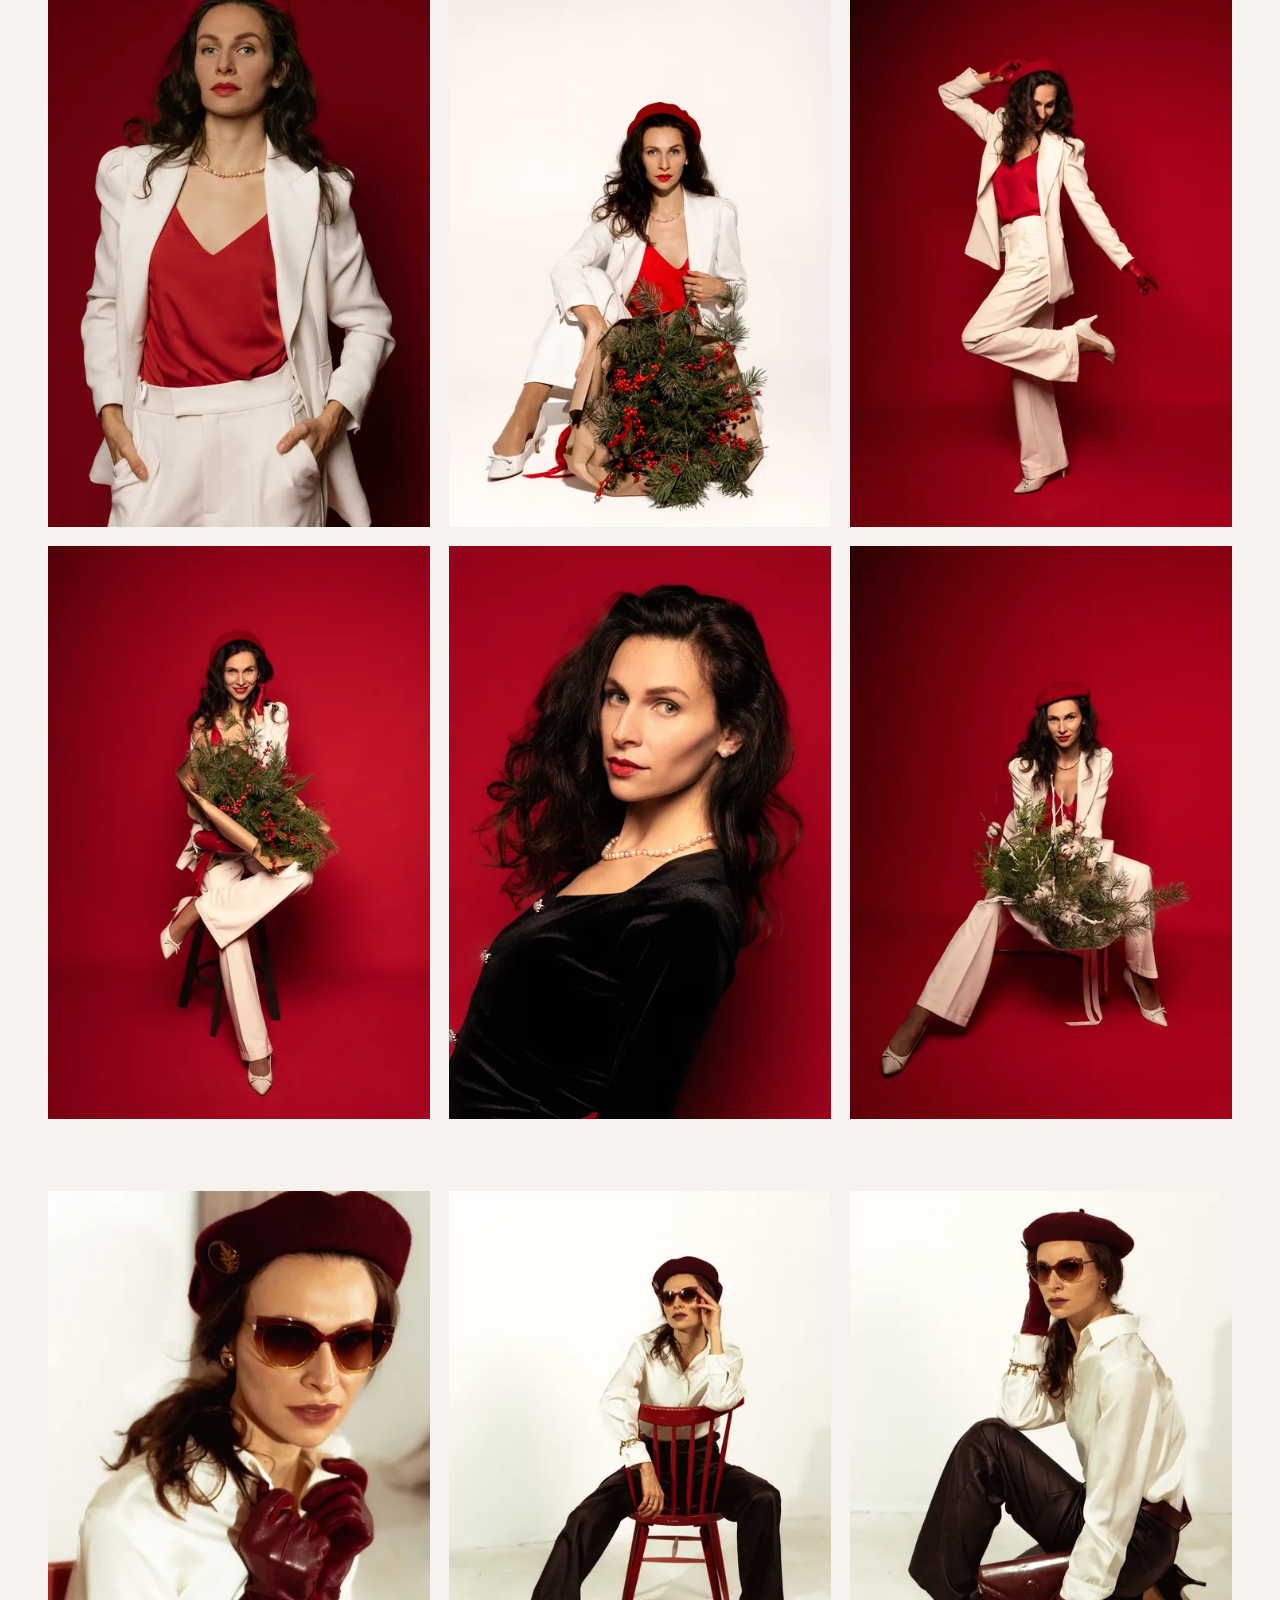
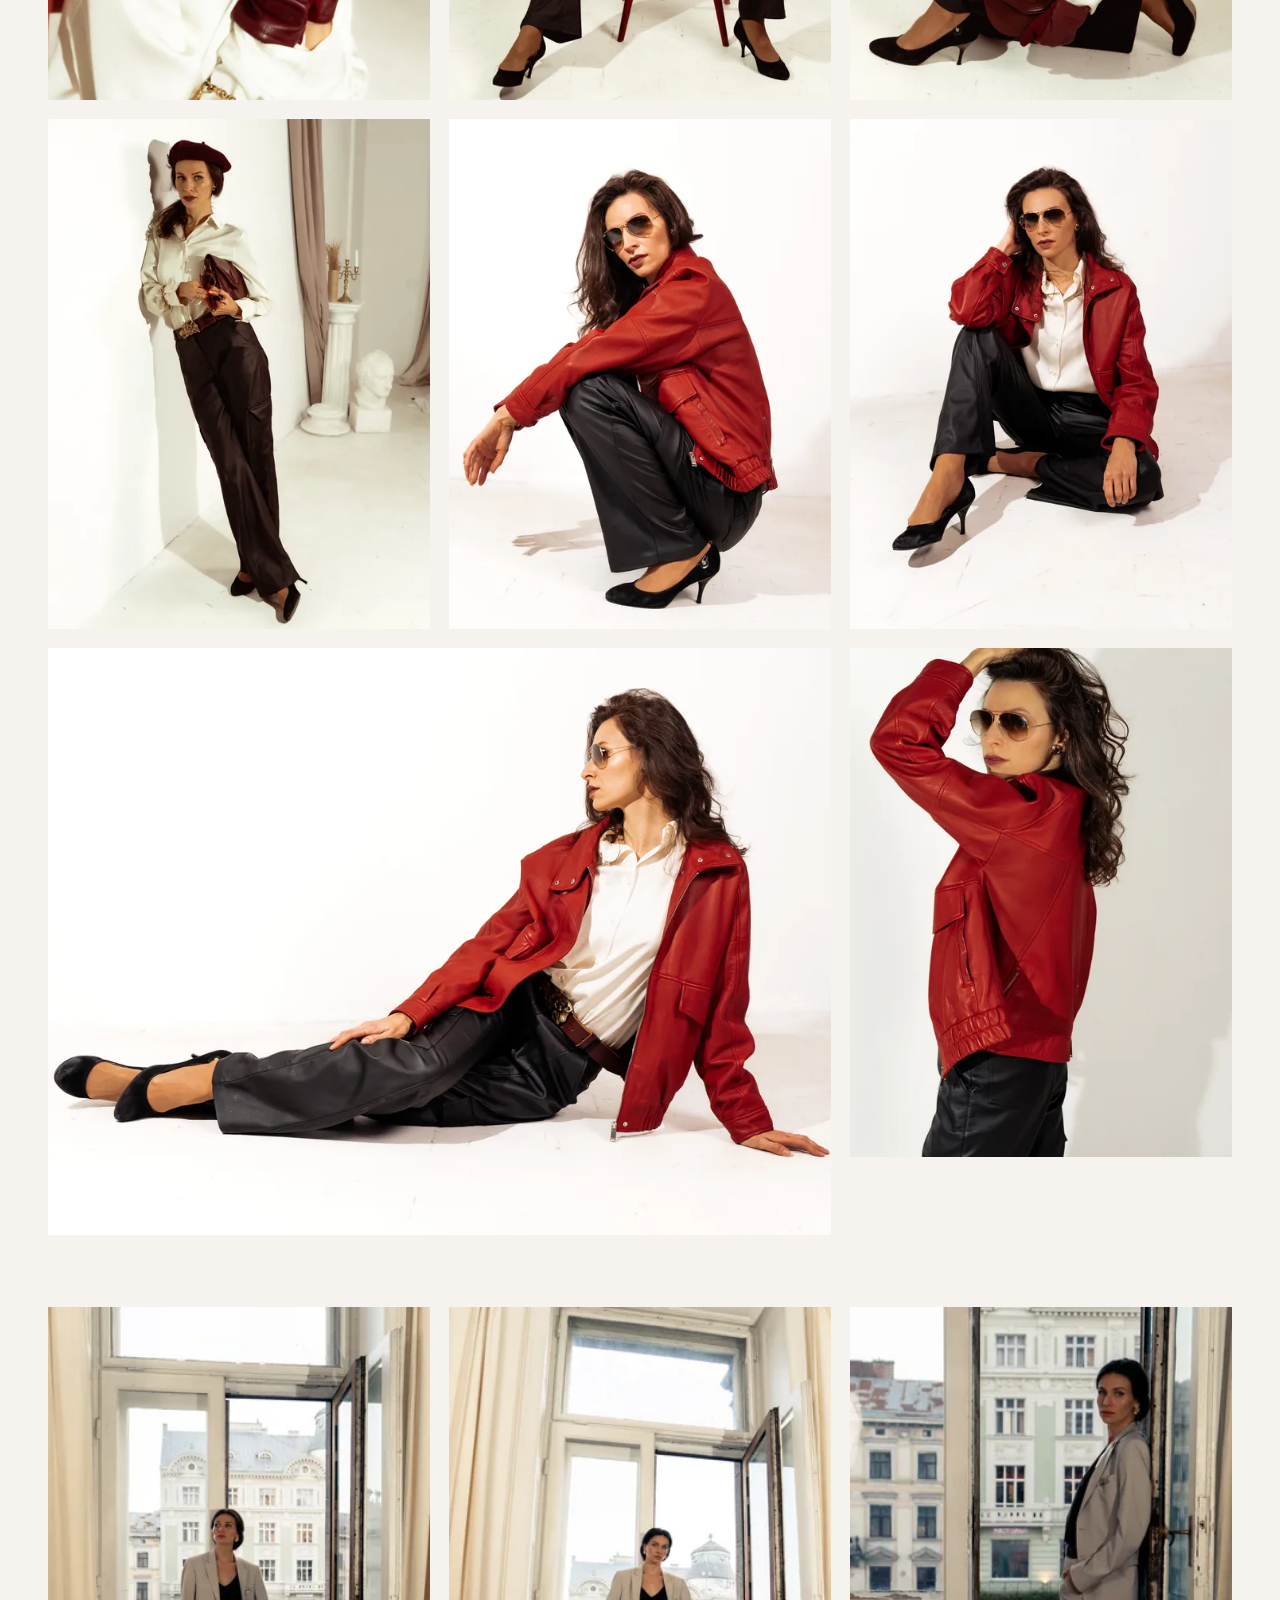
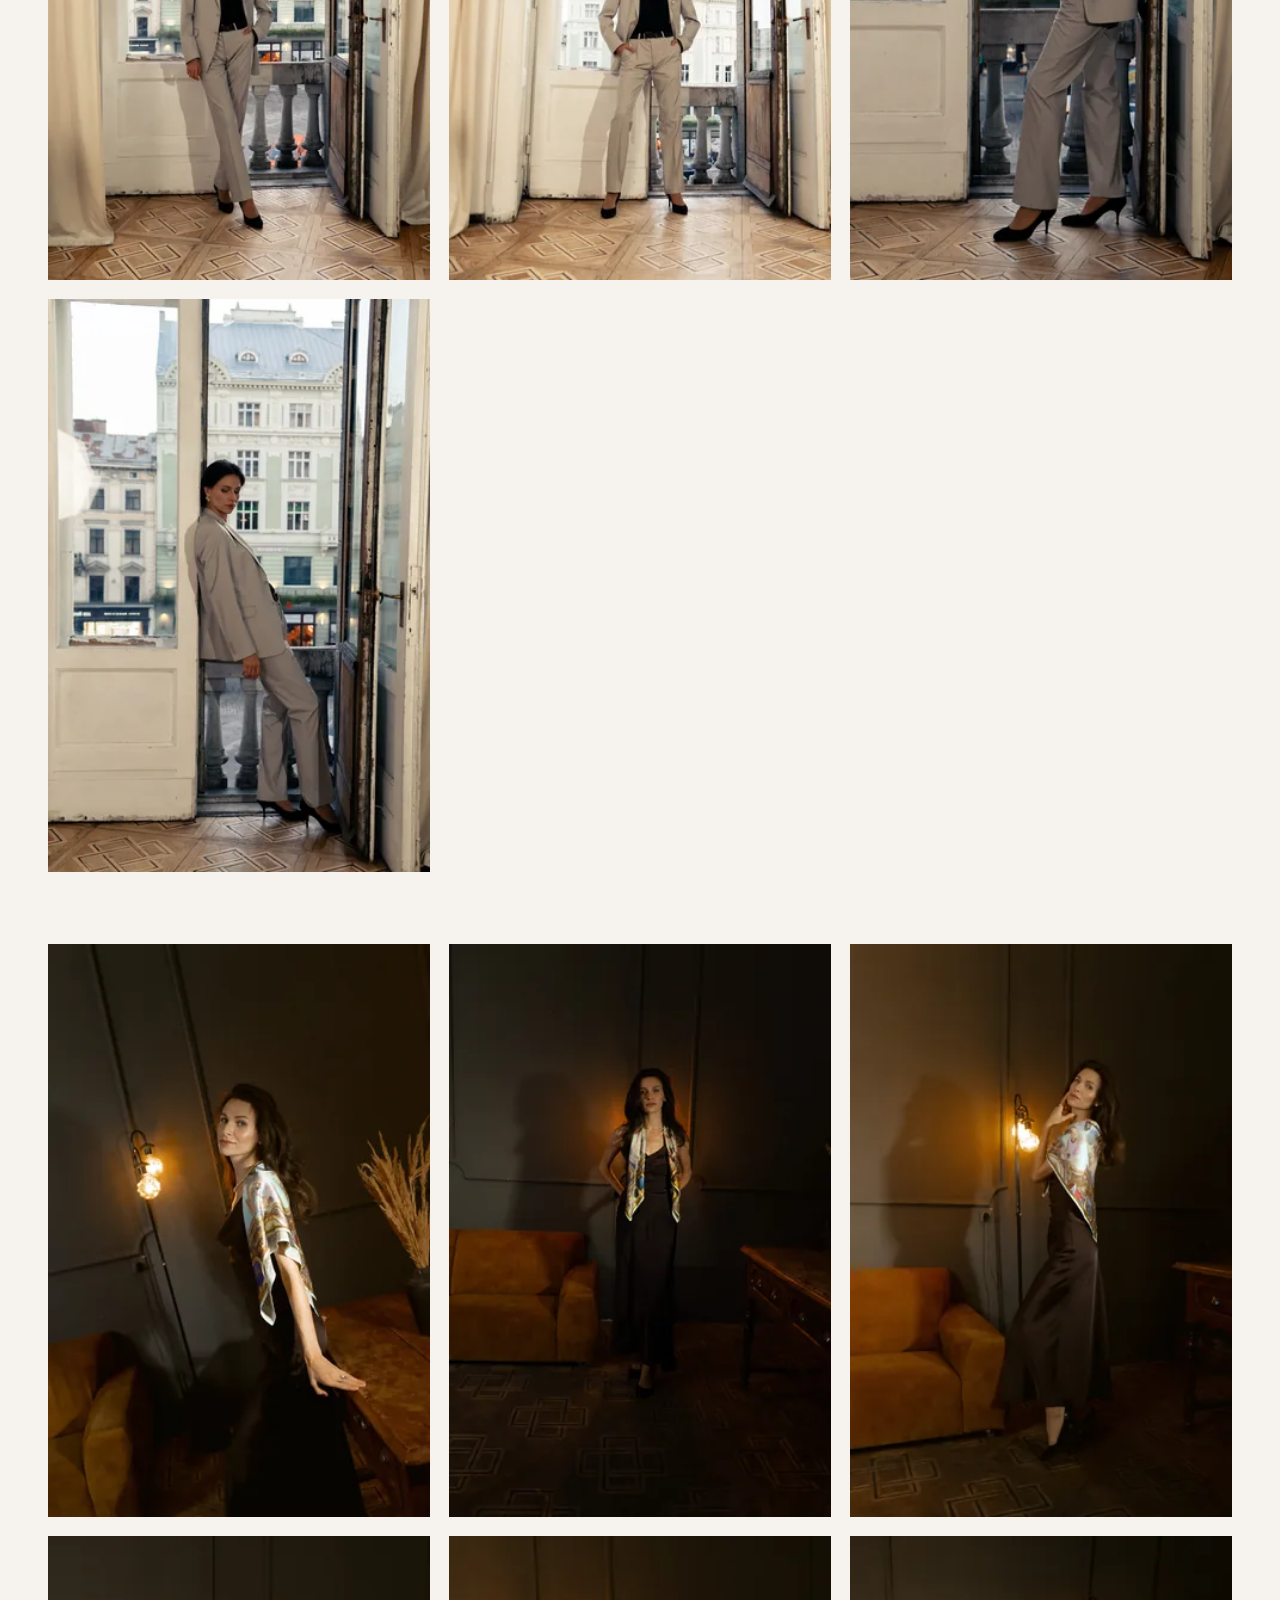
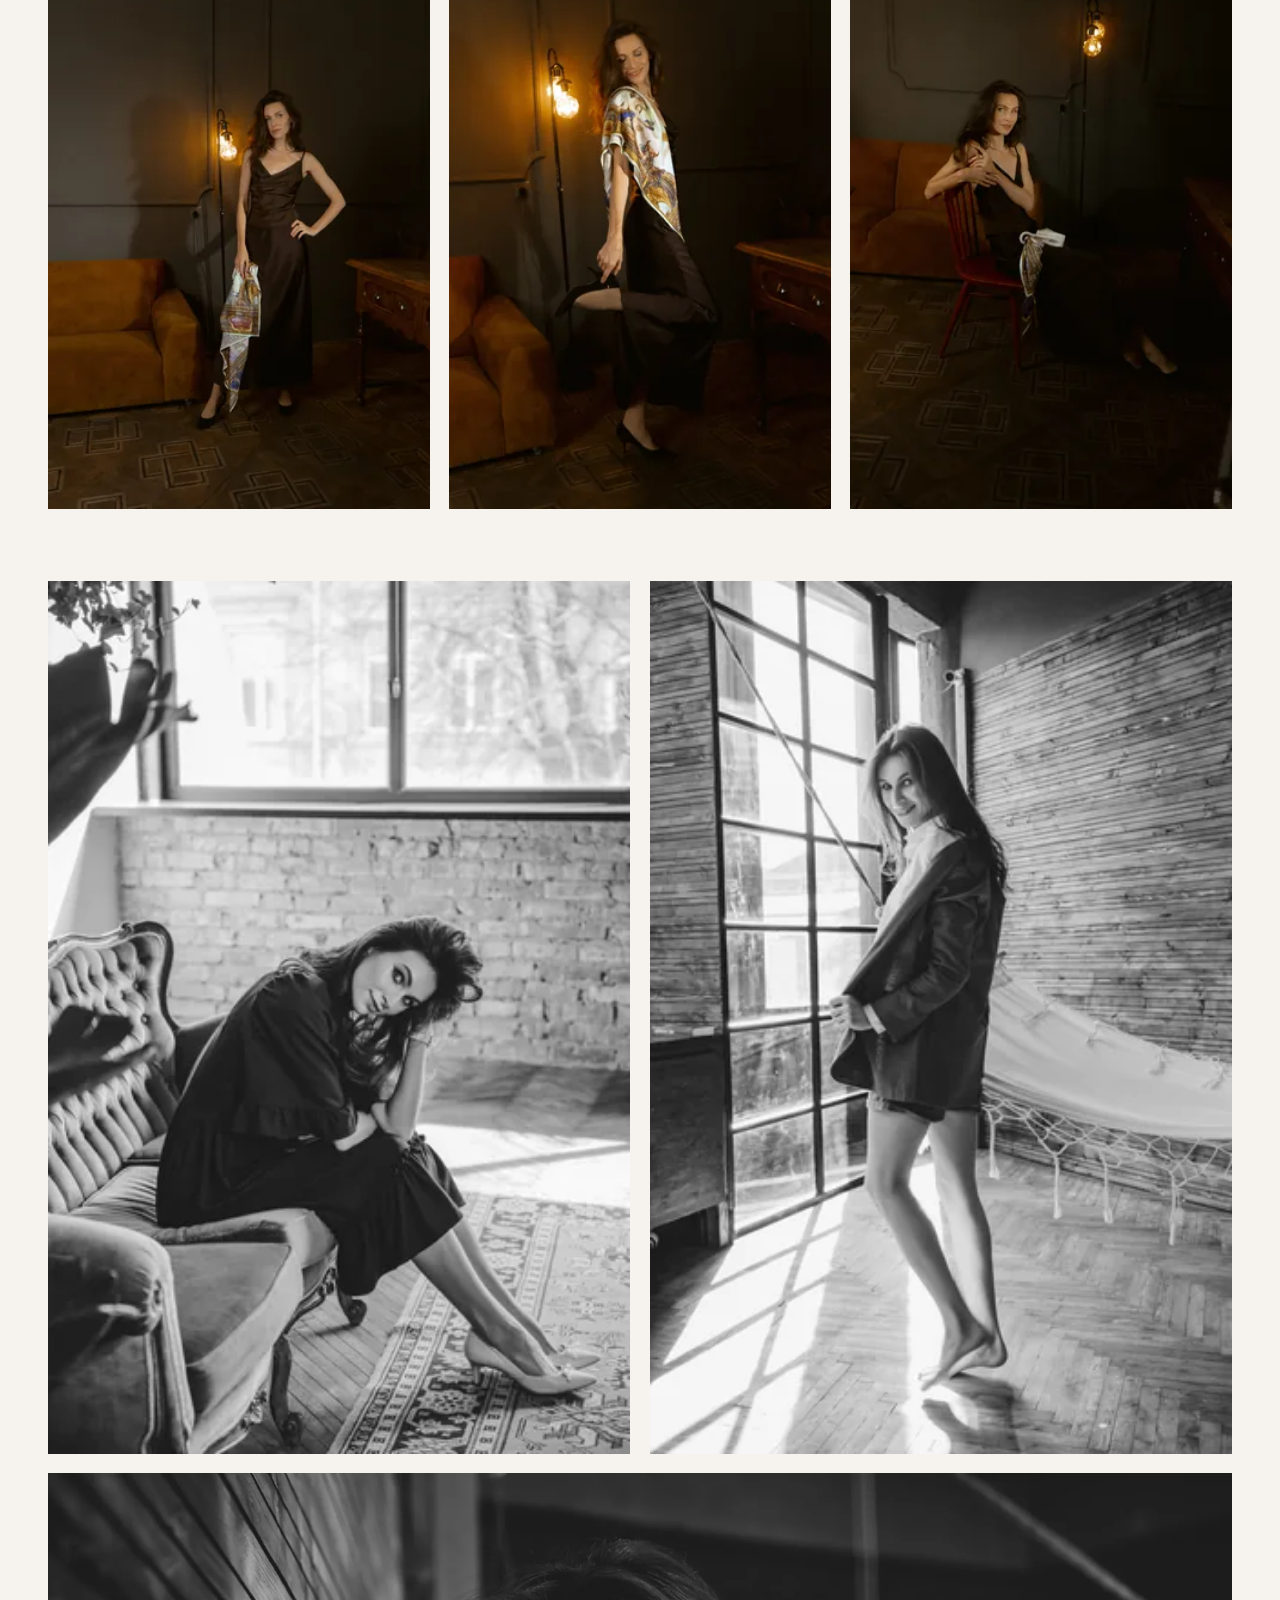
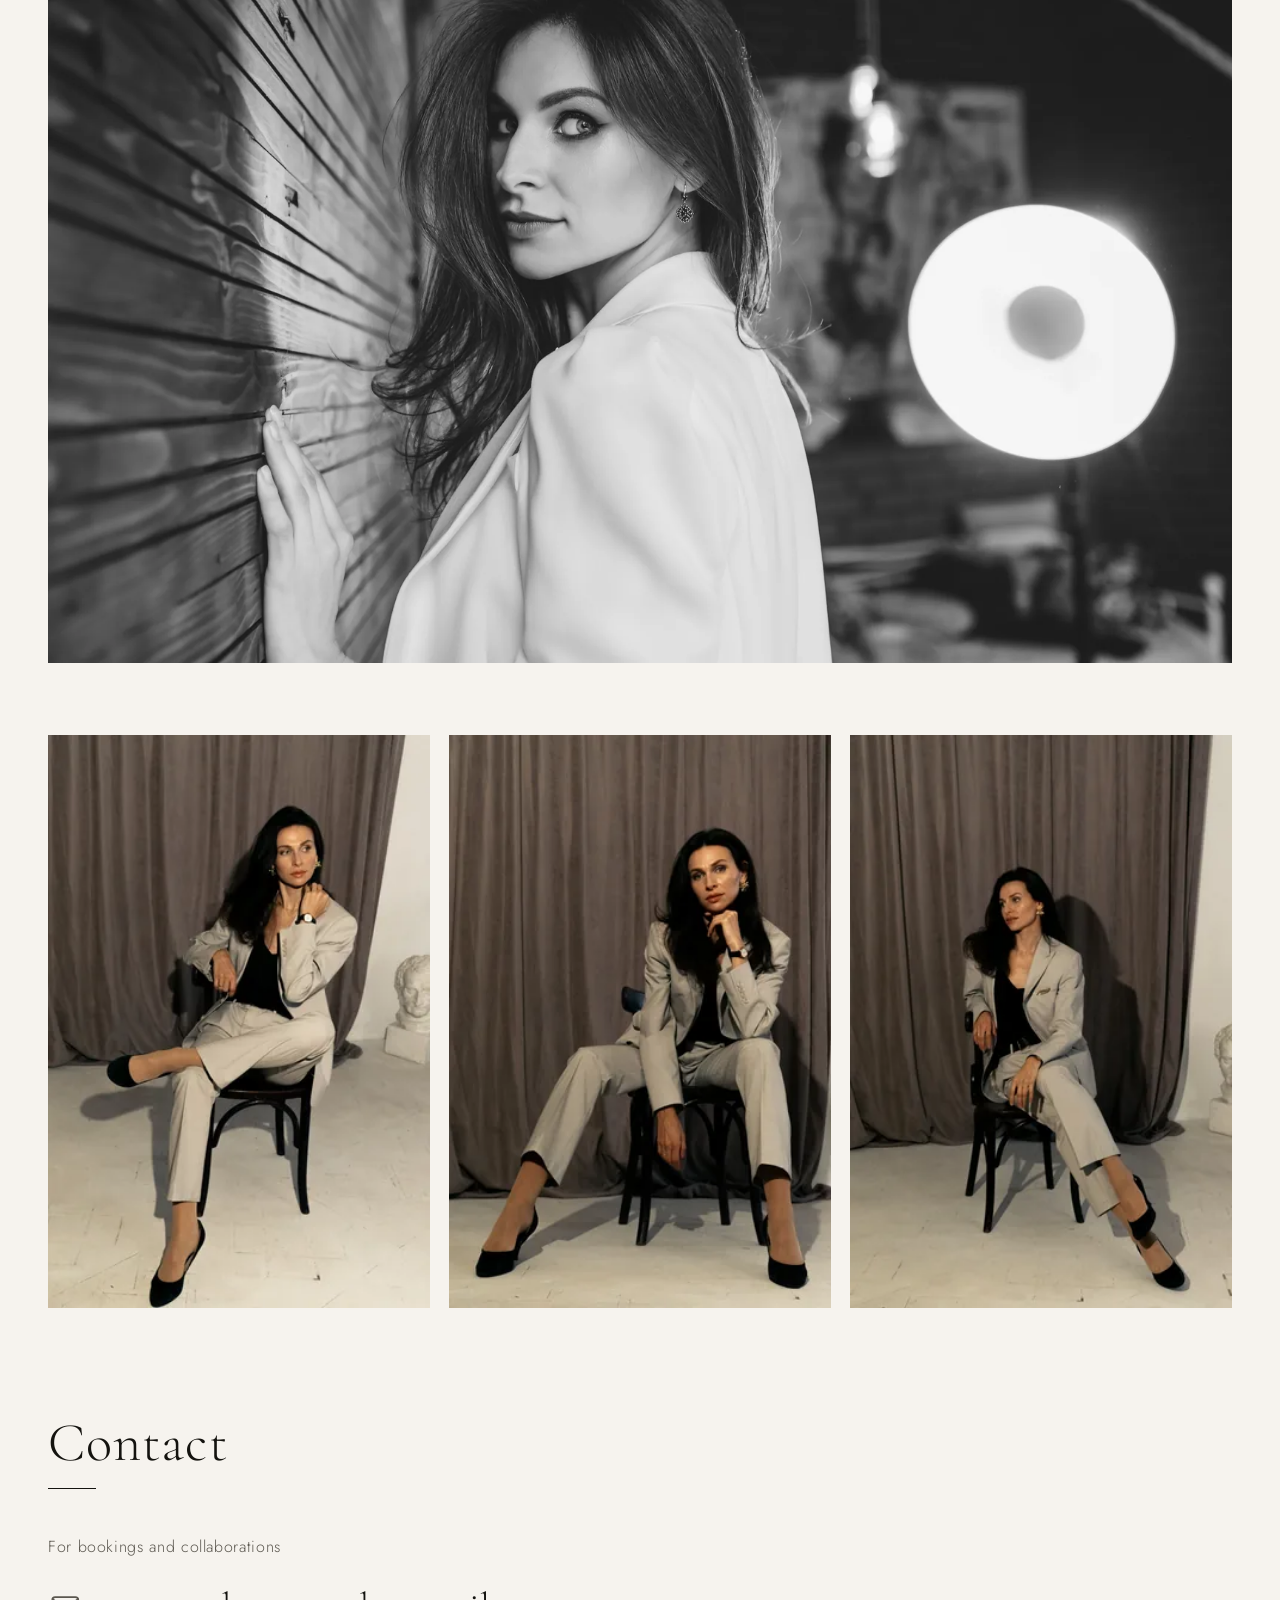
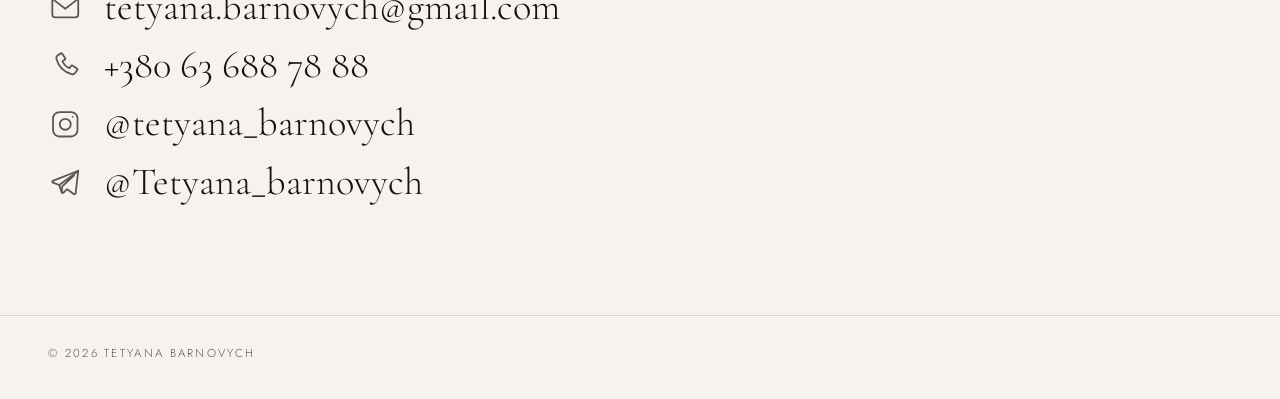
==== commit 2bcc7010: "Add six November portfolio photos in the approved order" ====
--- a/site/index.html
+++ b/site/index.html
@@ -77,6 +77,15 @@
   <section class="section portfolio" id="portfolio">
     <h2 class="section__title">Portfolio</h2>
 
+    <div class="gallery" data-shoot="5" id="shoot-5">
+      <a class="gallery__item" href="img/november19-5357-1600.webp" data-w="3715" data-h="5572"><img loading="lazy" src="img/november19-5357-480.webp" srcset="img/november19-5357-480.webp 480w, img/november19-5357-960.webp 960w, img/november19-5357-1600.webp 1600w" sizes="(min-width: 1280px) 382px, (min-width: 901px) 33vw, (min-width: 601px) 50vw, 100vw" alt="Tetyana Barnovych, portrait in a white suit against a red background" width="3715" height="5572"></a>
+      <a class="gallery__item" href="img/november19-5576-1600.webp" data-w="3740" data-h="5610"><img loading="lazy" src="img/november19-5576-480.webp" srcset="img/november19-5576-480.webp 480w, img/november19-5576-960.webp 960w, img/november19-5576-1600.webp 1600w" sizes="(min-width: 1280px) 382px, (min-width: 901px) 33vw, (min-width: 601px) 50vw, 100vw" alt="Tetyana Barnovych, white suit and winter bouquet against a light background" width="3740" height="5610"></a>
+      <a class="gallery__item" href="img/november19-5396-1600.webp" data-w="3853" data-h="5780"><img loading="lazy" src="img/november19-5396-480.webp" srcset="img/november19-5396-480.webp 480w, img/november19-5396-960.webp 960w, img/november19-5396-1600.webp 1600w" sizes="(min-width: 1280px) 382px, (min-width: 901px) 33vw, (min-width: 601px) 50vw, 100vw" alt="Tetyana Barnovych, full-length portrait in a white suit against a red background" width="3853" height="5780"></a>
+      <a class="gallery__item" href="img/november19-5464-1600.webp" data-w="3534" data-h="5301"><img loading="lazy" src="img/november19-5464-480.webp" srcset="img/november19-5464-480.webp 480w, img/november19-5464-960.webp 960w, img/november19-5464-1600.webp 1600w" sizes="(min-width: 1280px) 382px, (min-width: 901px) 33vw, (min-width: 601px) 50vw, 100vw" alt="Tetyana Barnovych, seated on a stool with a winter bouquet against a red background" width="3534" height="5301"></a>
+      <a class="gallery__item" href="img/november19-5732-1600.webp" data-w="2672" data-h="4008"><img loading="lazy" src="img/november19-5732-480.webp" srcset="img/november19-5732-480.webp 480w, img/november19-5732-960.webp 960w, img/november19-5732-1600.webp 1600w" sizes="(min-width: 1280px) 382px, (min-width: 901px) 33vw, (min-width: 601px) 50vw, 100vw" alt="Tetyana Barnovych, portrait in black against a red background" width="2672" height="4008"></a>
+      <a class="gallery__item" href="img/november19-5298-1600.webp" data-w="3575" data-h="5363"><img loading="lazy" src="img/november19-5298-480.webp" srcset="img/november19-5298-480.webp 480w, img/november19-5298-960.webp 960w, img/november19-5298-1600.webp 1600w" sizes="(min-width: 1280px) 382px, (min-width: 901px) 33vw, (min-width: 601px) 50vw, 100vw" alt="Tetyana Barnovych, seated with a winter bouquet against a red background" width="3575" height="5363"></a>
+    </div>
+
     <div class="gallery gallery--featured" data-shoot="4" id="shoot-4">
       <a class="gallery__item" href="img/november-8173-1600.webp" data-w="4000" data-h="5333"><img loading="lazy" src="img/november-8173-480.webp" srcset="img/november-8173-480.webp 480w, img/november-8173-960.webp 960w, img/november-8173-1600.webp 1600w" sizes="(min-width: 900px) 33vw, (min-width: 600px) 50vw, 100vw" alt="Tetyana Barnovych, studio portrait in a burgundy beret" width="4000" height="5333"></a>
       <a class="gallery__item" href="img/november-8174-1600.webp" data-w="4000" data-h="5333"><img loading="lazy" src="img/november-8174-480.webp" srcset="img/november-8174-480.webp 480w, img/november-8174-960.webp 960w, img/november-8174-1600.webp 1600w" sizes="(min-width: 900px) 33vw, (min-width: 600px) 50vw, 100vw" alt="Tetyana Barnovych, studio portrait in a burgundy beret" width="4000" height="5333"></a>
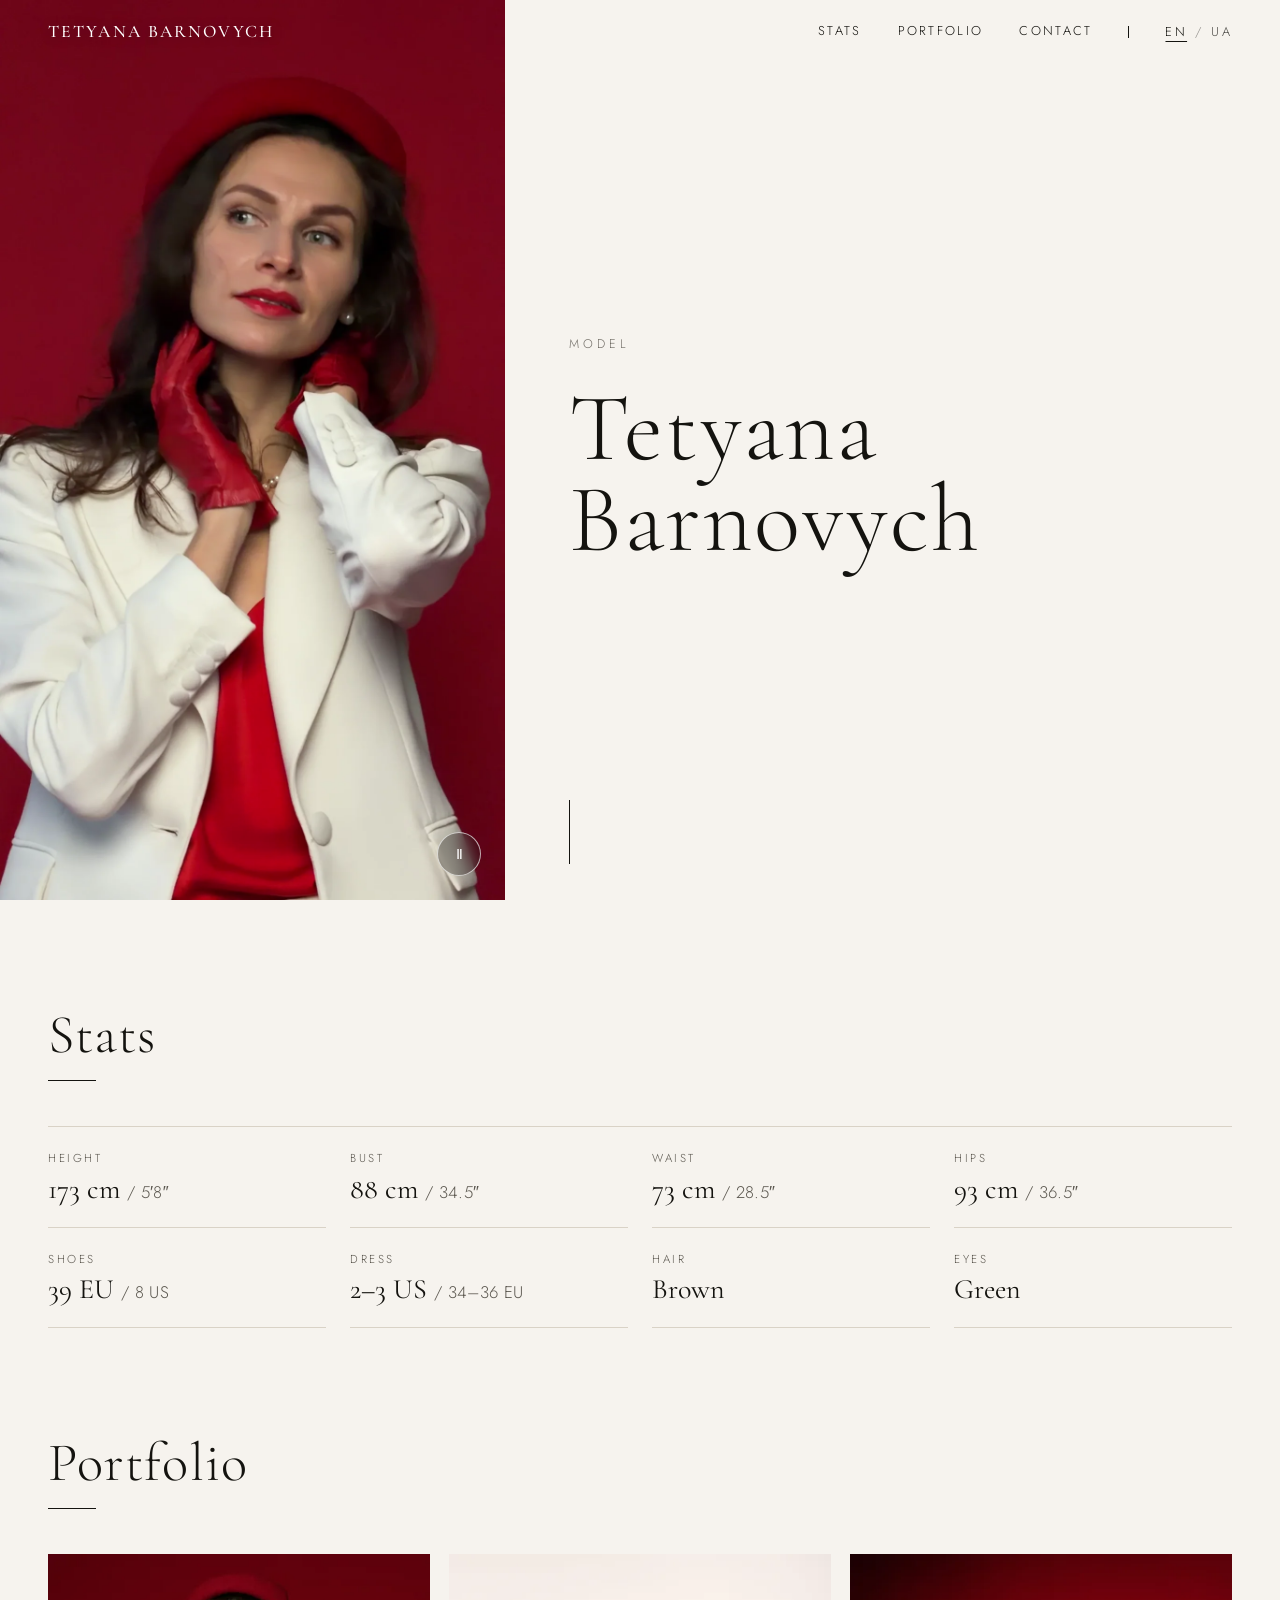
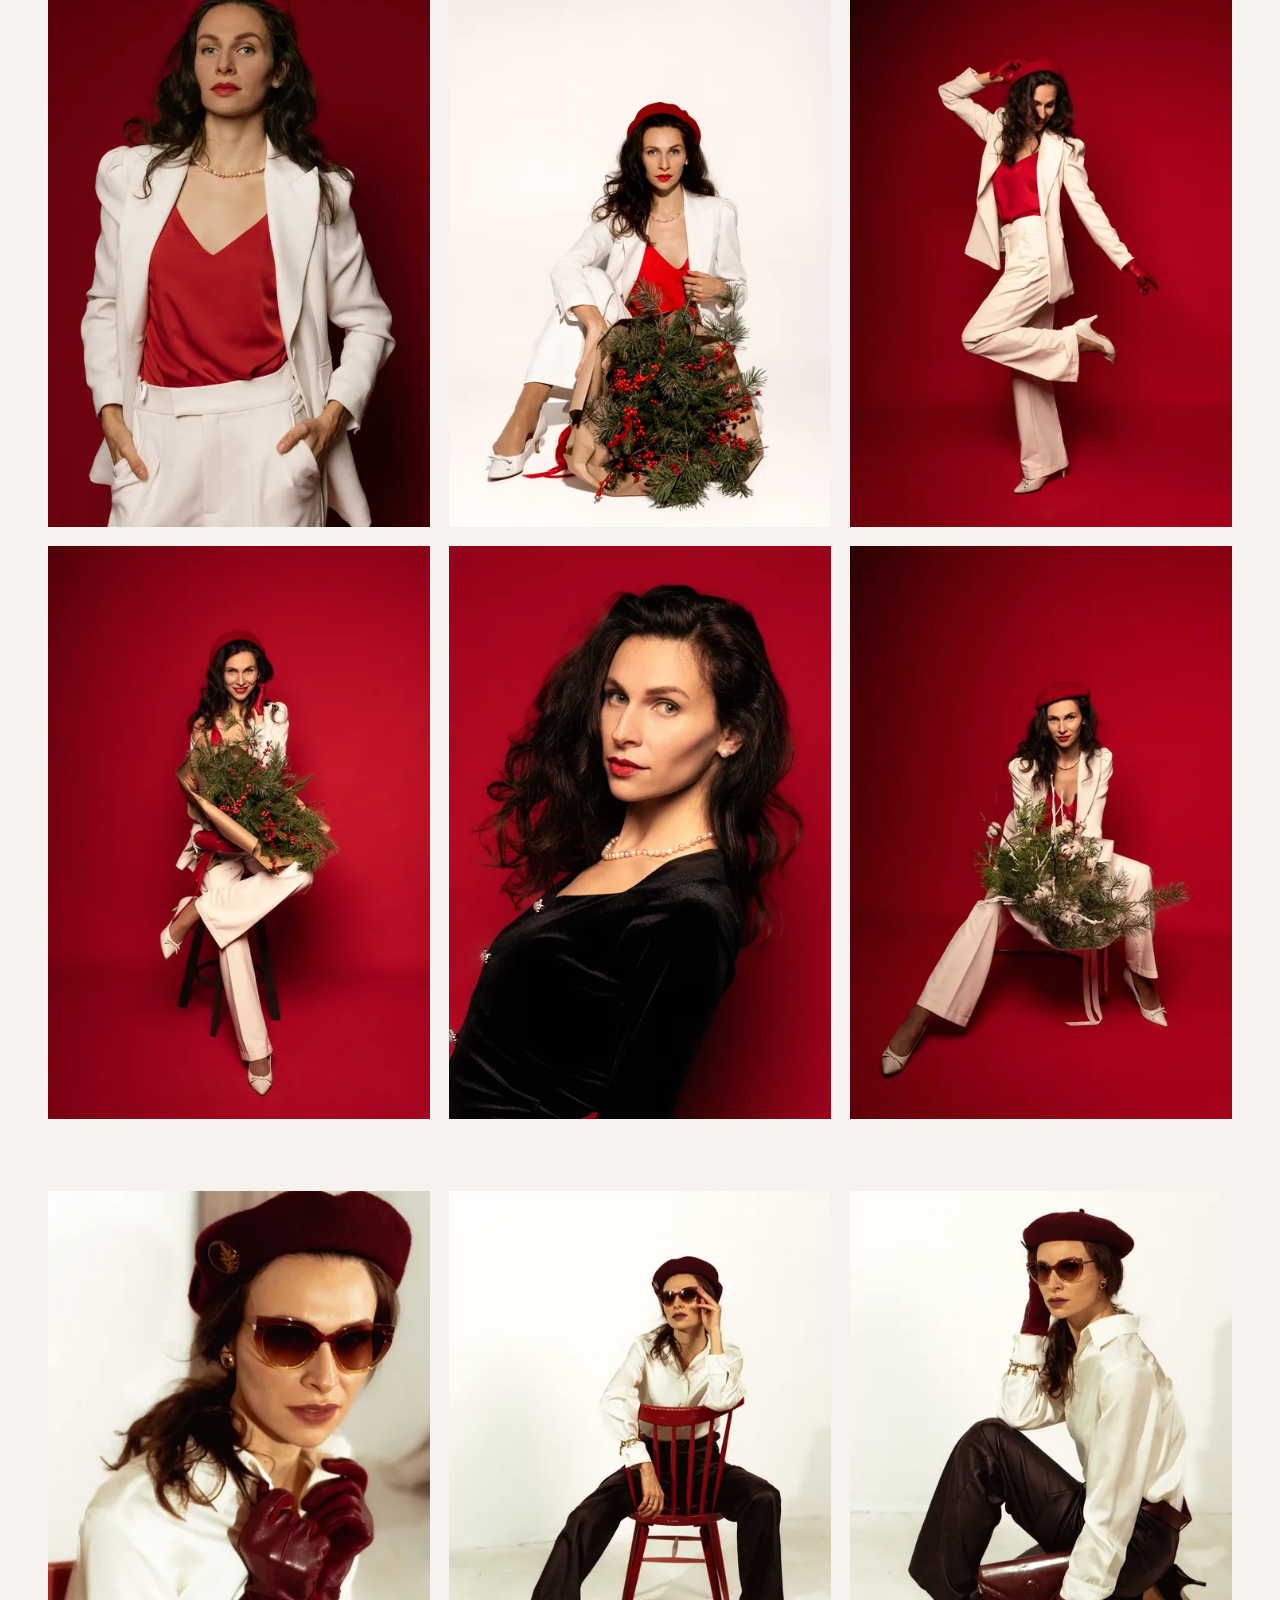
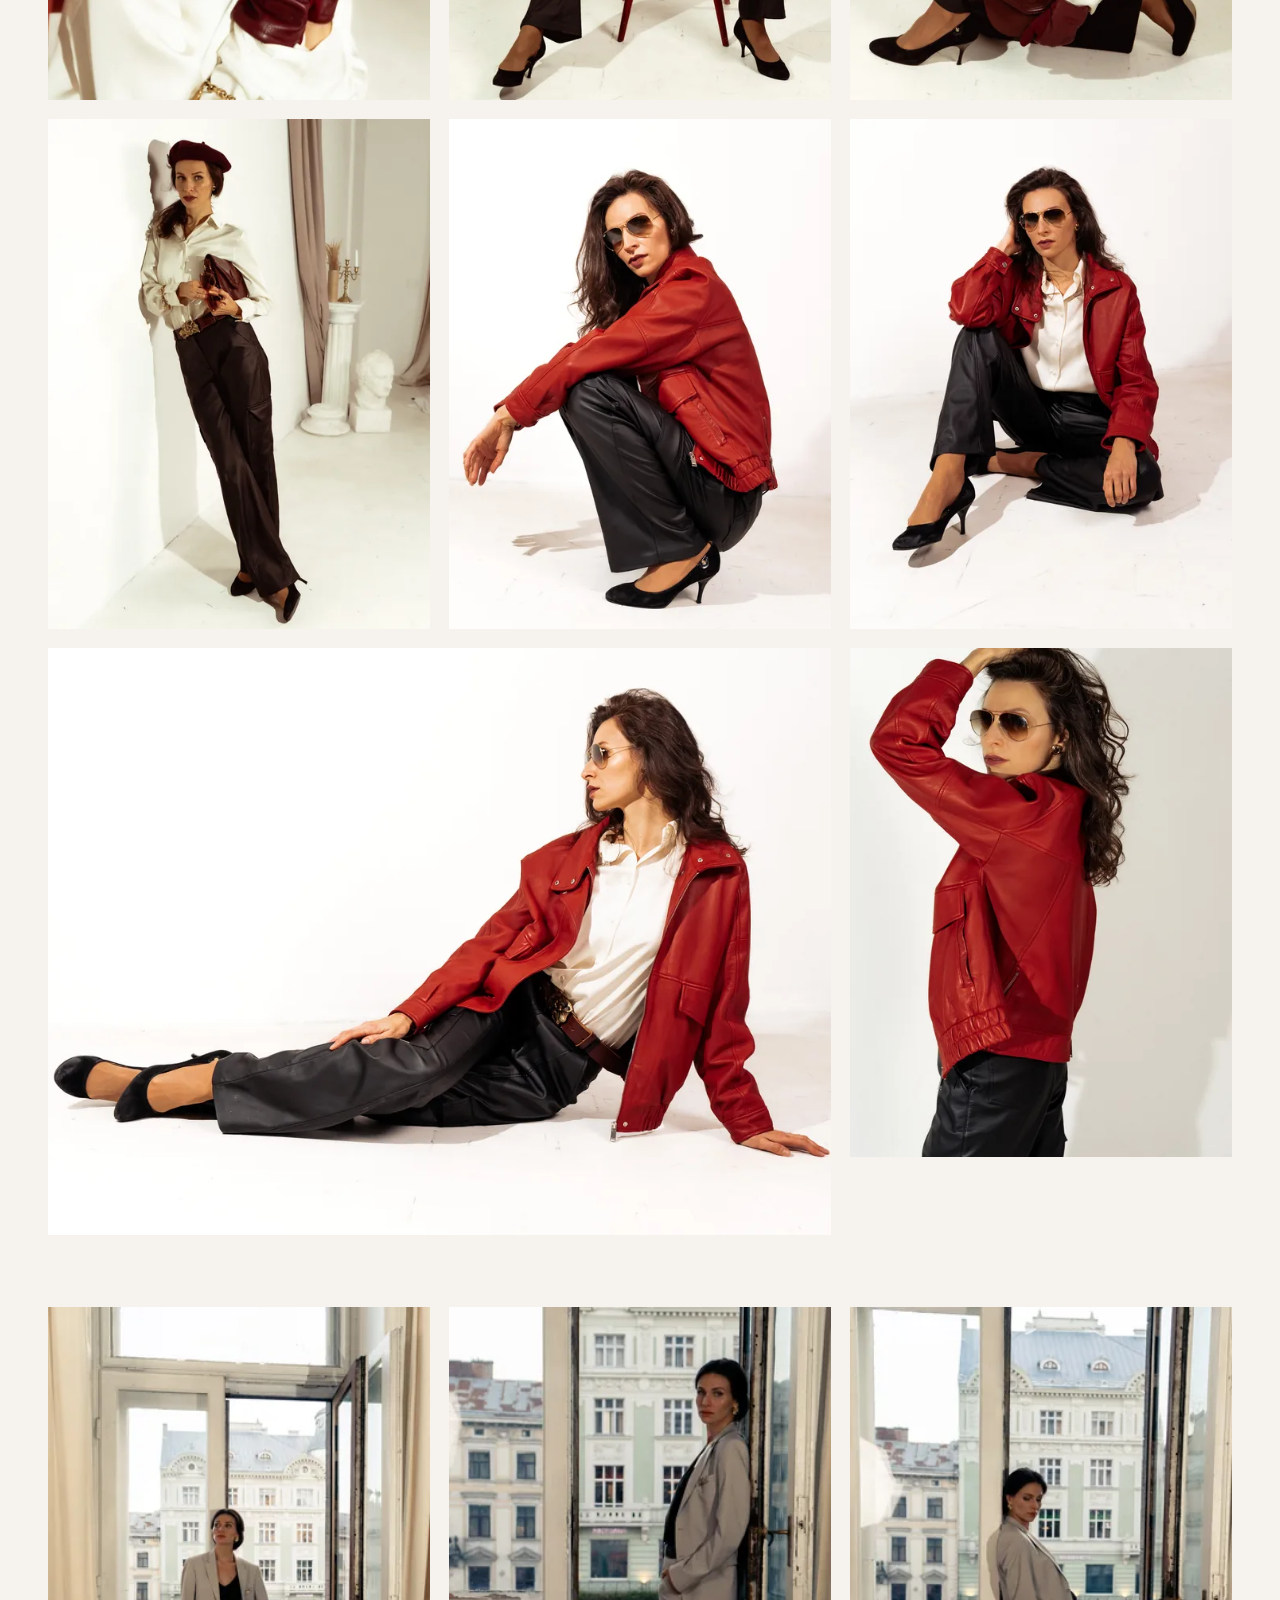
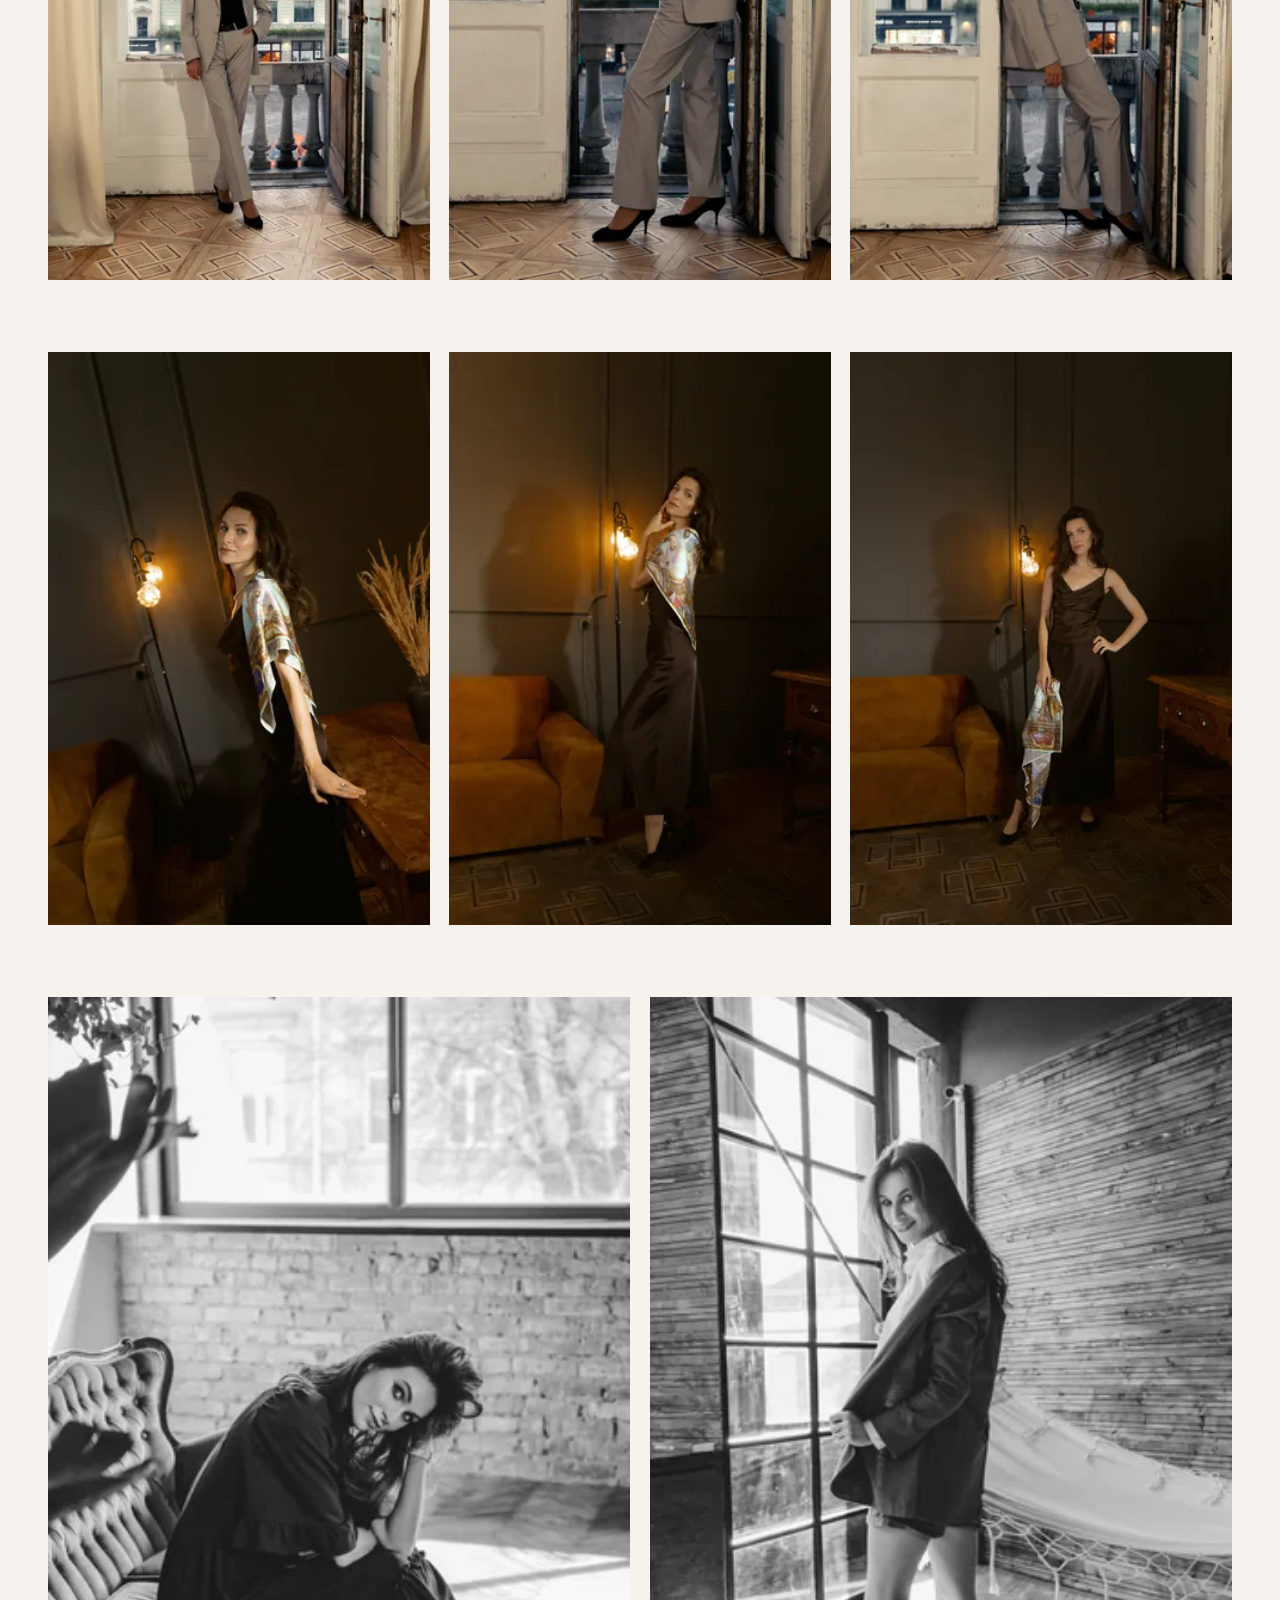
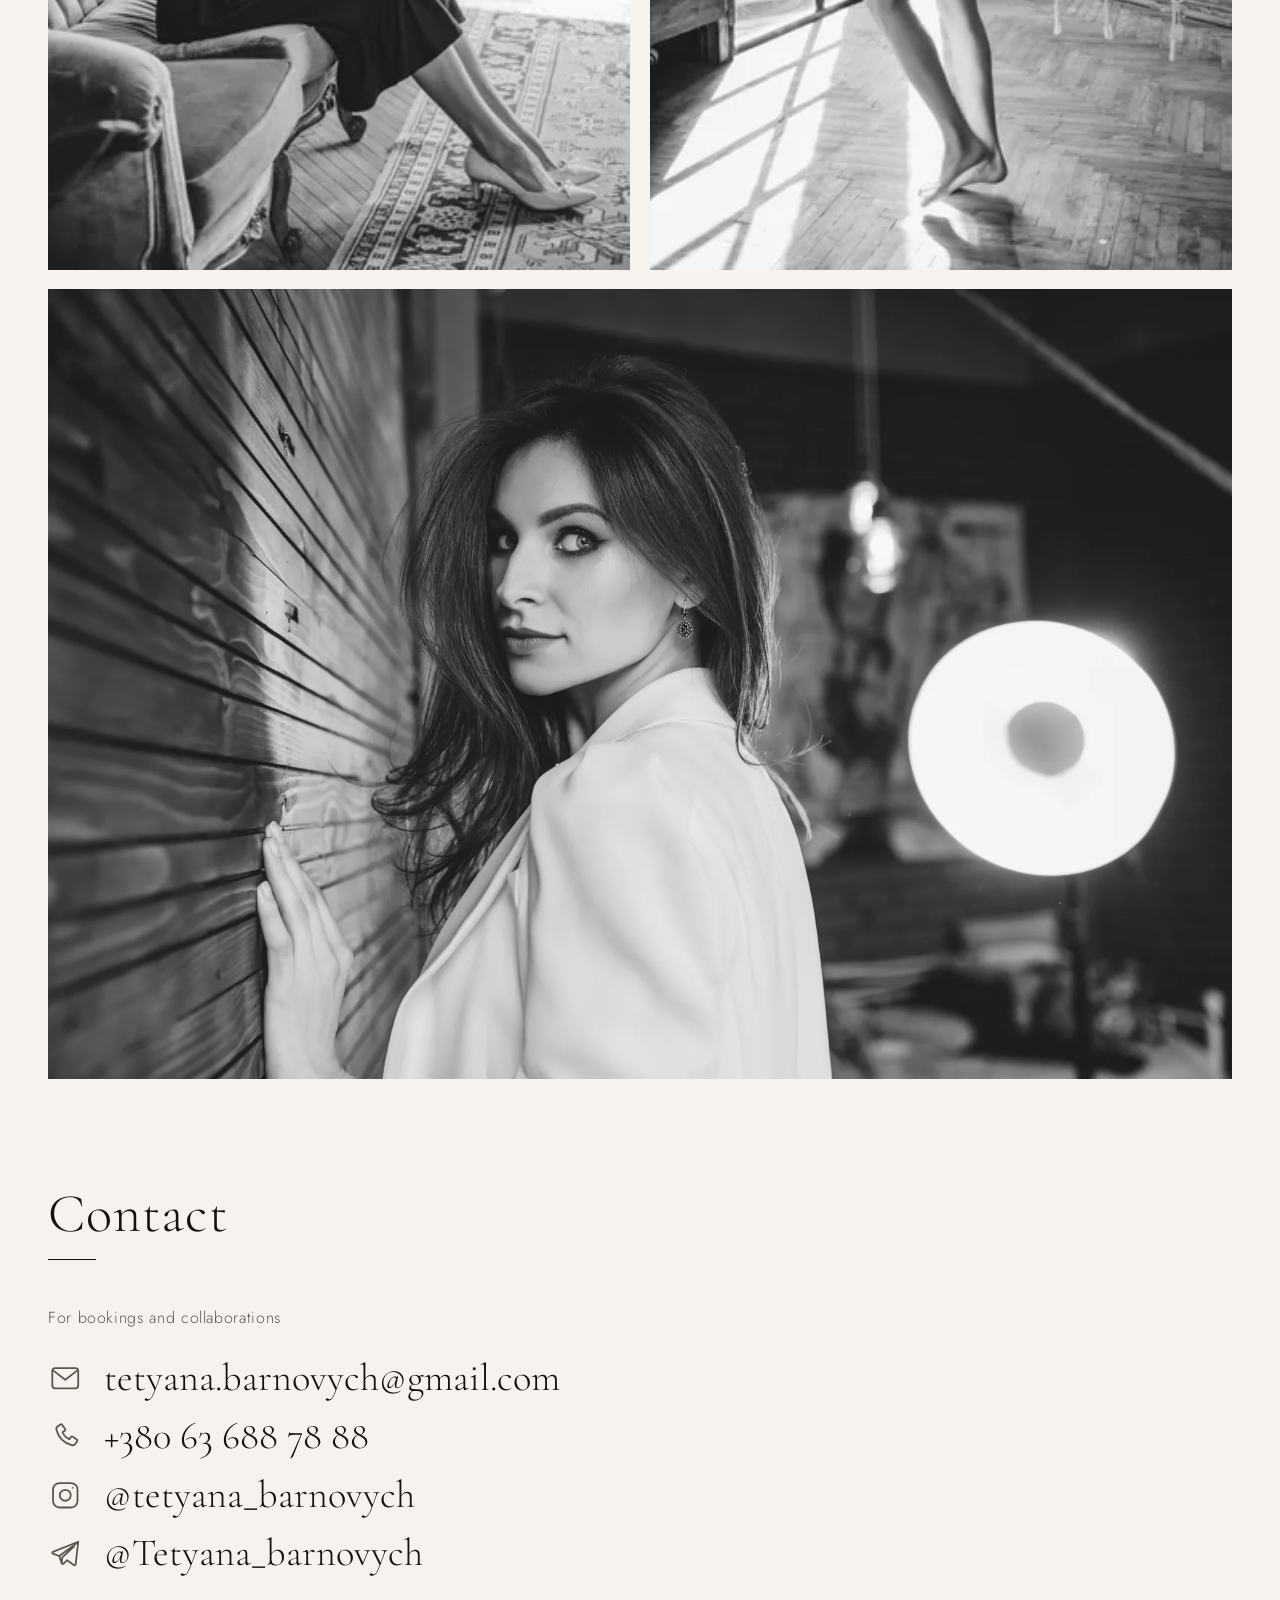
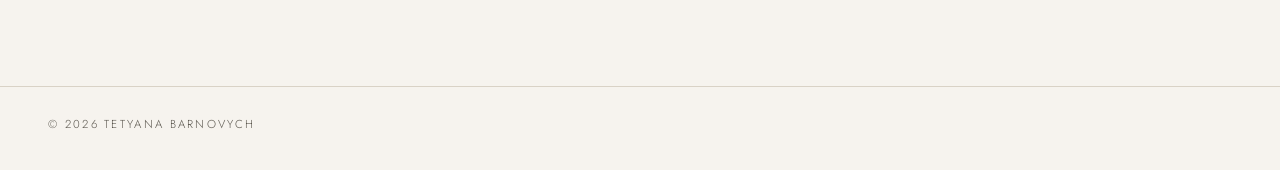
==== commit f79760ad: "Remove seven requested portfolio photos" ====
--- a/site/index.html
+++ b/site/index.html
@@ -99,30 +99,20 @@
 
     <div class="gallery" data-shoot="1" id="shoot-1">
       <a class="gallery__item" href="img/s1-02-1600.webp" data-w="4000" data-h="6000"><img loading="lazy" src="img/s1-02-480.webp" srcset="img/s1-02-480.webp 480w, img/s1-02-960.webp 960w, img/s1-02-1600.webp 1600w" sizes="(min-width: 900px) 33vw, (min-width: 600px) 50vw, 100vw" alt="Tetyana Barnovych, editorial shoot" width="4000" height="6000"></a>
-      <a class="gallery__item" href="img/s1-03-1600.webp" data-w="4000" data-h="6000"><img loading="lazy" src="img/s1-03-480.webp" srcset="img/s1-03-480.webp 480w, img/s1-03-960.webp 960w, img/s1-03-1600.webp 1600w" sizes="(min-width: 900px) 33vw, (min-width: 600px) 50vw, 100vw" alt="Tetyana Barnovych, editorial shoot" width="4000" height="6000"></a>
       <a class="gallery__item" href="img/s1-04-1600.webp" data-w="4000" data-h="6000"><img loading="lazy" src="img/s1-04-480.webp" srcset="img/s1-04-480.webp 480w, img/s1-04-960.webp 960w, img/s1-04-1600.webp 1600w" sizes="(min-width: 900px) 33vw, (min-width: 600px) 50vw, 100vw" alt="Tetyana Barnovych, editorial shoot" width="4000" height="6000"></a>
       <a class="gallery__item" href="img/s1-05-1600.webp" data-w="3424" data-h="5136"><img loading="lazy" src="img/s1-05-480.webp" srcset="img/s1-05-480.webp 480w, img/s1-05-960.webp 960w, img/s1-05-1600.webp 1600w" sizes="(min-width: 900px) 33vw, (min-width: 600px) 50vw, 100vw" alt="Tetyana Barnovych, editorial shoot" width="3424" height="5136"></a>
     </div>
 
     <div class="gallery" data-shoot="2" id="shoot-2">
       <a class="gallery__item" href="img/s2-01-1600.webp" data-w="4000" data-h="6000"><img loading="lazy" src="img/s2-01-480.webp" srcset="img/s2-01-480.webp 480w, img/s2-01-960.webp 960w, img/s2-01-1600.webp 1600w" sizes="(min-width: 900px) 33vw, (min-width: 600px) 50vw, 100vw" alt="Tetyana Barnovych, studio shoot" width="4000" height="6000"></a>
-      <a class="gallery__item" href="img/s2-02-1600.webp" data-w="4000" data-h="6000"><img loading="lazy" src="img/s2-02-480.webp" srcset="img/s2-02-480.webp 480w, img/s2-02-960.webp 960w, img/s2-02-1600.webp 1600w" sizes="(min-width: 900px) 33vw, (min-width: 600px) 50vw, 100vw" alt="Tetyana Barnovych, studio shoot" width="4000" height="6000"></a>
       <a class="gallery__item" href="img/s2-03-1600.webp" data-w="4000" data-h="6000"><img loading="lazy" src="img/s2-03-480.webp" srcset="img/s2-03-480.webp 480w, img/s2-03-960.webp 960w, img/s2-03-1600.webp 1600w" sizes="(min-width: 900px) 33vw, (min-width: 600px) 50vw, 100vw" alt="Tetyana Barnovych, studio shoot" width="4000" height="6000"></a>
       <a class="gallery__item" href="img/s2-04-1600.webp" data-w="4000" data-h="6000"><img loading="lazy" src="img/s2-04-480.webp" srcset="img/s2-04-480.webp 480w, img/s2-04-960.webp 960w, img/s2-04-1600.webp 1600w" sizes="(min-width: 900px) 33vw, (min-width: 600px) 50vw, 100vw" alt="Tetyana Barnovych, studio shoot" width="4000" height="6000"></a>
-      <a class="gallery__item" href="img/s2-05-1600.webp" data-w="4000" data-h="6000"><img loading="lazy" src="img/s2-05-480.webp" srcset="img/s2-05-480.webp 480w, img/s2-05-960.webp 960w, img/s2-05-1600.webp 1600w" sizes="(min-width: 900px) 33vw, (min-width: 600px) 50vw, 100vw" alt="Tetyana Barnovych, studio shoot" width="4000" height="6000"></a>
-      <a class="gallery__item" href="img/s2-06-1600.webp" data-w="4000" data-h="6000"><img loading="lazy" src="img/s2-06-480.webp" srcset="img/s2-06-480.webp 480w, img/s2-06-960.webp 960w, img/s2-06-1600.webp 1600w" sizes="(min-width: 900px) 33vw, (min-width: 600px) 50vw, 100vw" alt="Tetyana Barnovych, studio shoot" width="4000" height="6000"></a>
     </div>
 
     <div class="gallery gallery--two" data-shoot="3" id="shoot-3">
       <a class="gallery__item" href="img/s3-01-1600.webp" data-w="5341" data-h="8000"><img loading="lazy" src="img/s3-01-480.webp" srcset="img/s3-01-480.webp 480w, img/s3-01-960.webp 960w, img/s3-01-1600.webp 1600w" sizes="(min-width: 900px) 33vw, (min-width: 600px) 50vw, 100vw" alt="Tetyana Barnovych, black and white shoot" width="5341" height="8000"></a>
       <a class="gallery__item" href="img/s3-04-1600.webp" data-w="5341" data-h="8000"><img loading="lazy" src="img/s3-04-480.webp" srcset="img/s3-04-480.webp 480w, img/s3-04-960.webp 960w, img/s3-04-1600.webp 1600w" sizes="(min-width: 900px) 33vw, (min-width: 600px) 50vw, 100vw" alt="Tetyana Barnovych, black and white shoot" width="5341" height="8000"></a>
       <a class="gallery__item gallery__item--wide" href="img/s3-03-1600.webp" data-w="8000" data-h="5341"><img loading="lazy" src="img/s3-03-480.webp" srcset="img/s3-03-480.webp 480w, img/s3-03-960.webp 960w, img/s3-03-1600.webp 1600w" sizes="(min-width: 1280px) 1200px, 100vw" alt="Tetyana Barnovych, black and white shoot" width="8000" height="5341"></a>
-    </div>
-
-    <div class="gallery" data-shoot="1" id="shoot-1-final">
-      <a class="gallery__item" href="img/s1-07-1600.webp" data-w="4000" data-h="6000"><img loading="lazy" src="img/s1-07-480.webp" srcset="img/s1-07-480.webp 480w, img/s1-07-960.webp 960w, img/s1-07-1600.webp 1600w" sizes="(min-width: 900px) 33vw, (min-width: 600px) 50vw, 100vw" alt="Tetyana Barnovych, editorial shoot" width="4000" height="6000"></a>
-      <a class="gallery__item" href="img/s1-09-1600.webp" data-w="4000" data-h="6000"><img loading="lazy" src="img/s1-09-480.webp" srcset="img/s1-09-480.webp 480w, img/s1-09-960.webp 960w, img/s1-09-1600.webp 1600w" sizes="(min-width: 900px) 33vw, (min-width: 600px) 50vw, 100vw" alt="Tetyana Barnovych, editorial shoot" width="4000" height="6000"></a>
-      <a class="gallery__item" href="img/s1-10-1600.webp" data-w="4000" data-h="6000"><img loading="lazy" src="img/s1-10-480.webp" srcset="img/s1-10-480.webp 480w, img/s1-10-960.webp 960w, img/s1-10-1600.webp 1600w" sizes="(min-width: 900px) 33vw, (min-width: 600px) 50vw, 100vw" alt="Tetyana Barnovych, editorial shoot" width="4000" height="6000"></a>
     </div>
   </section>
 
